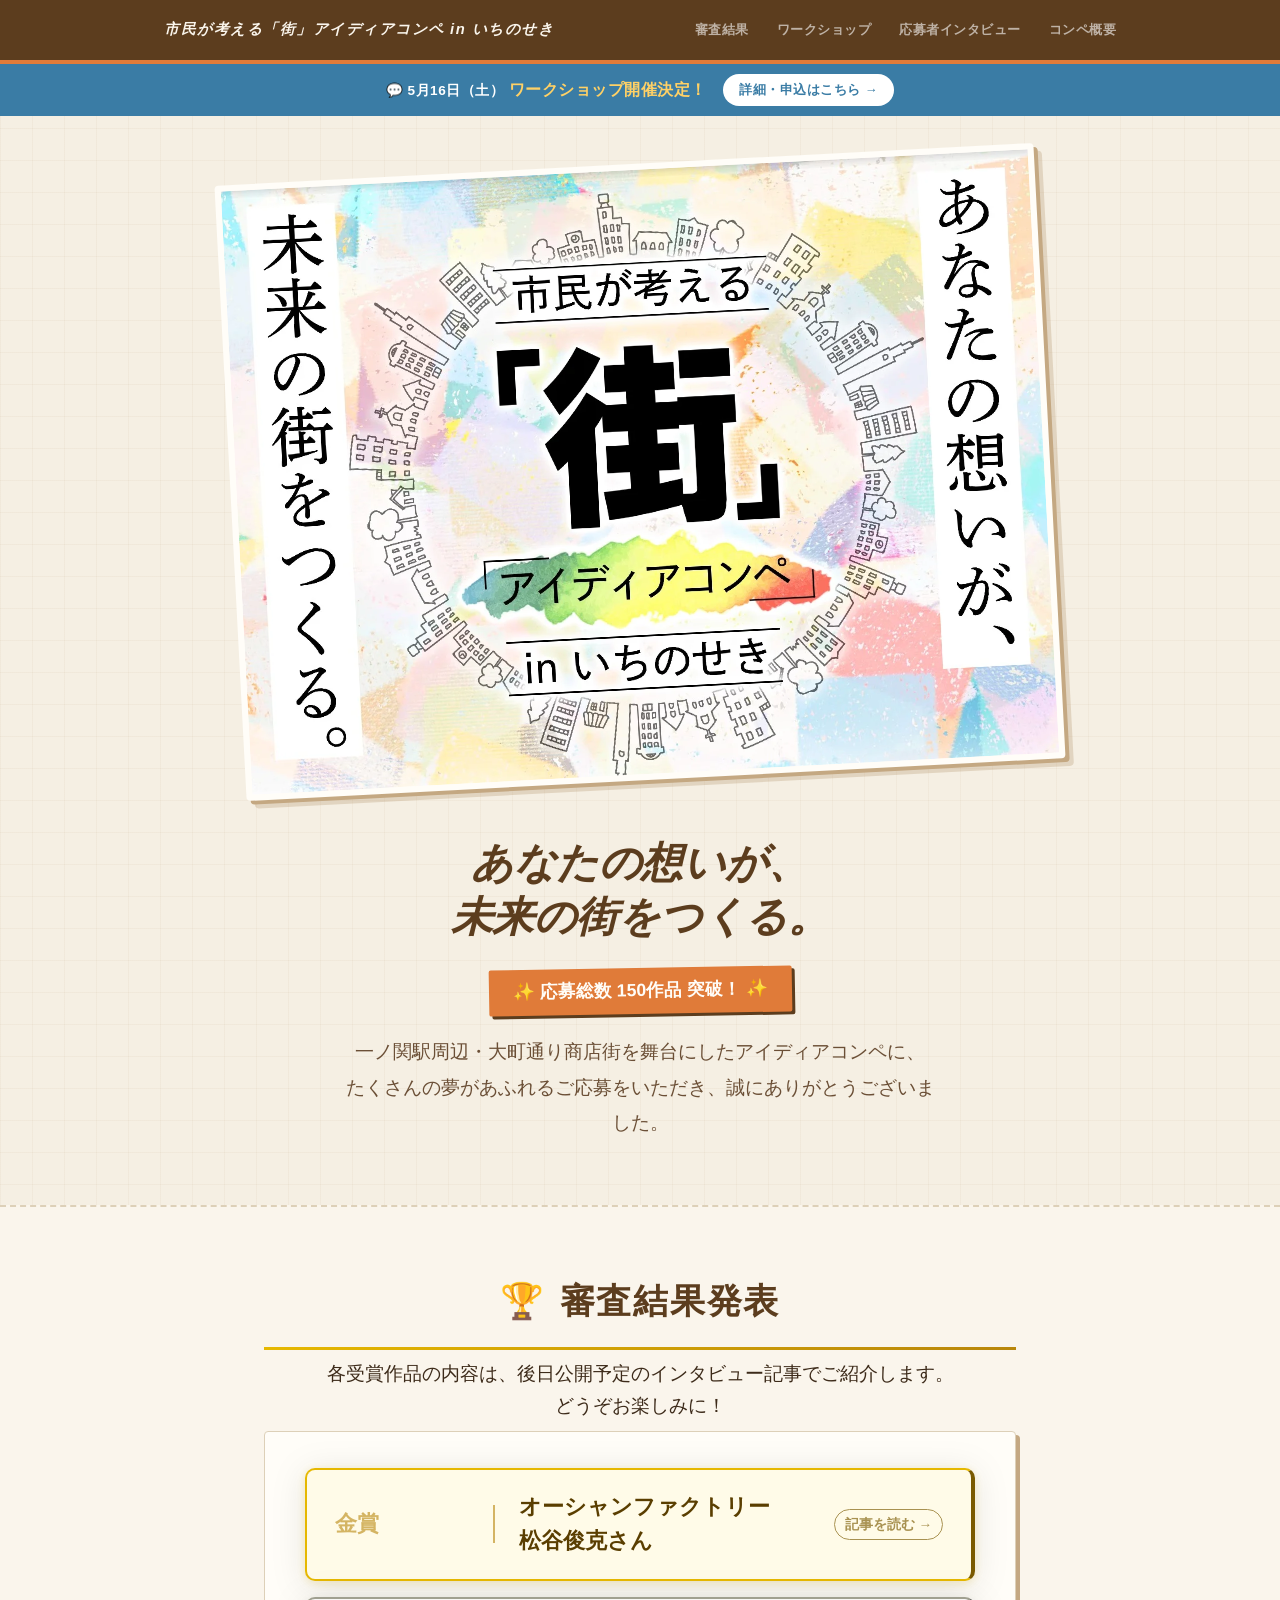
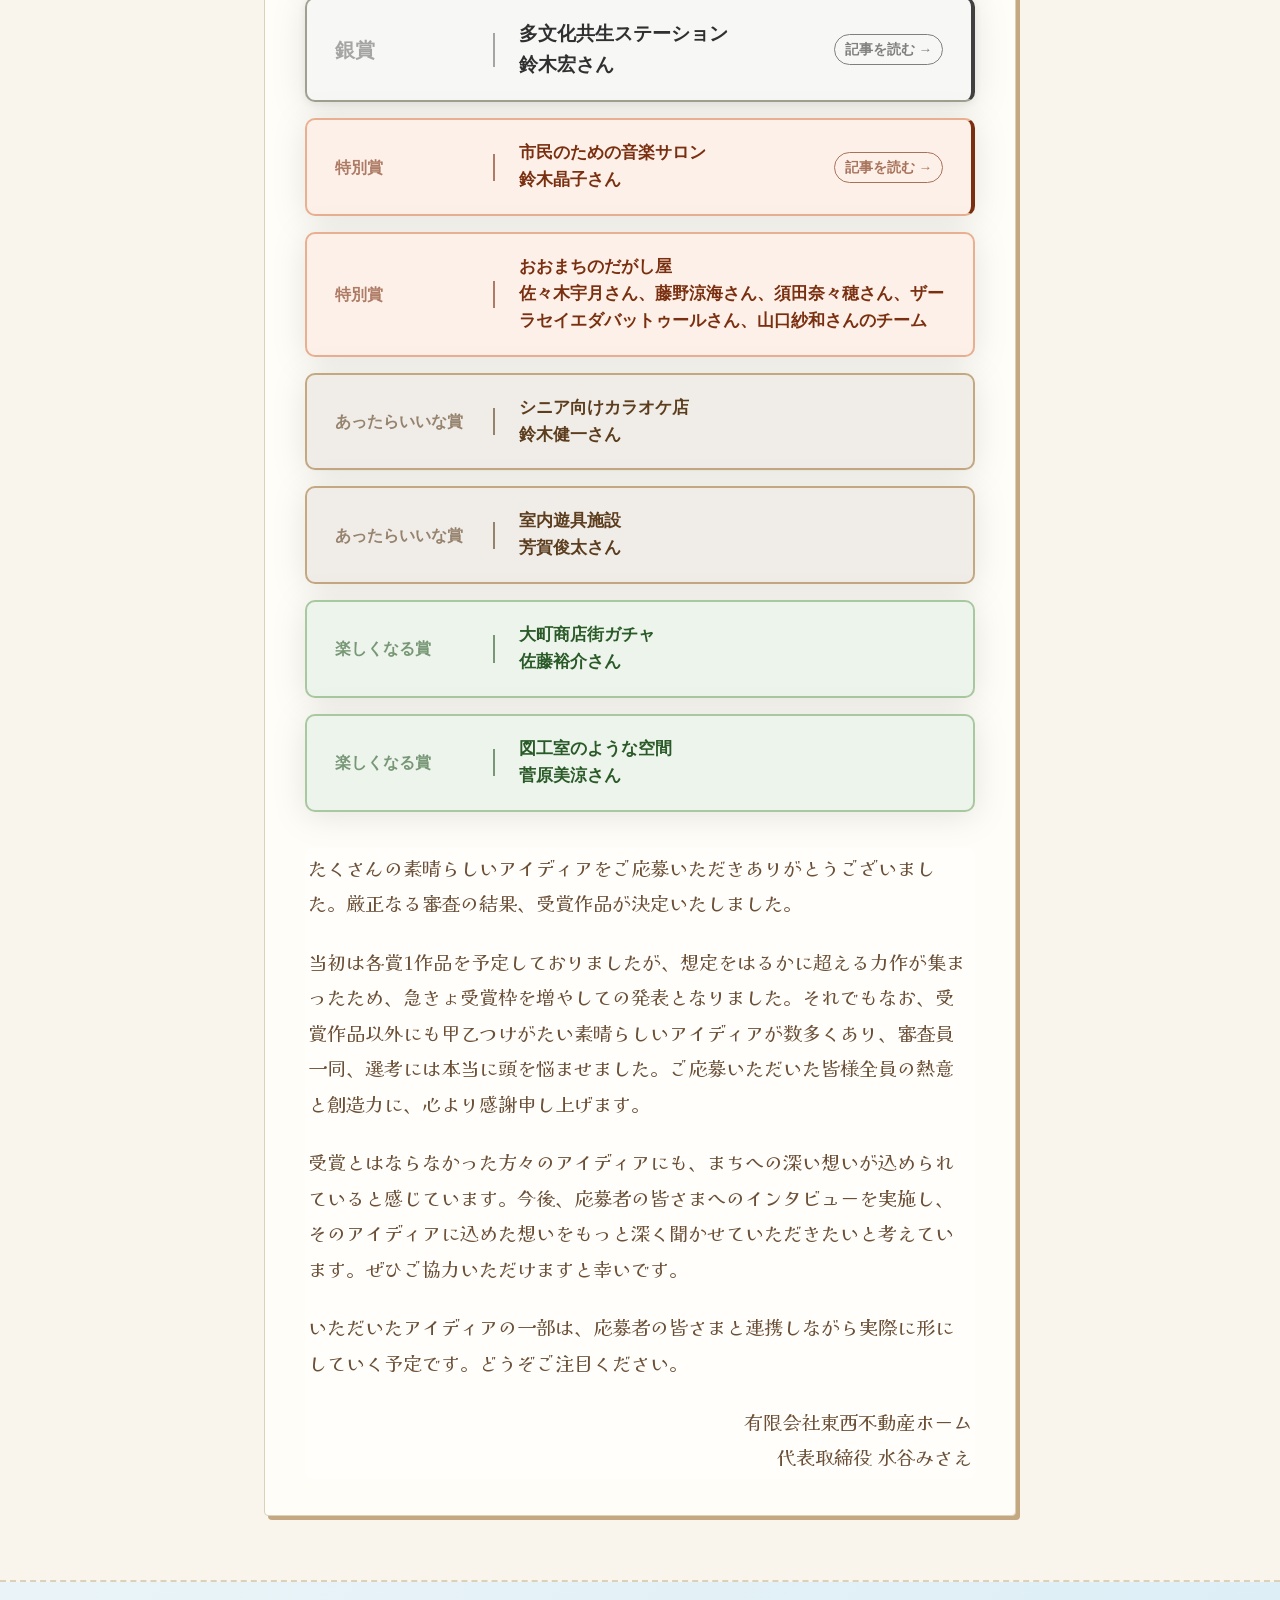
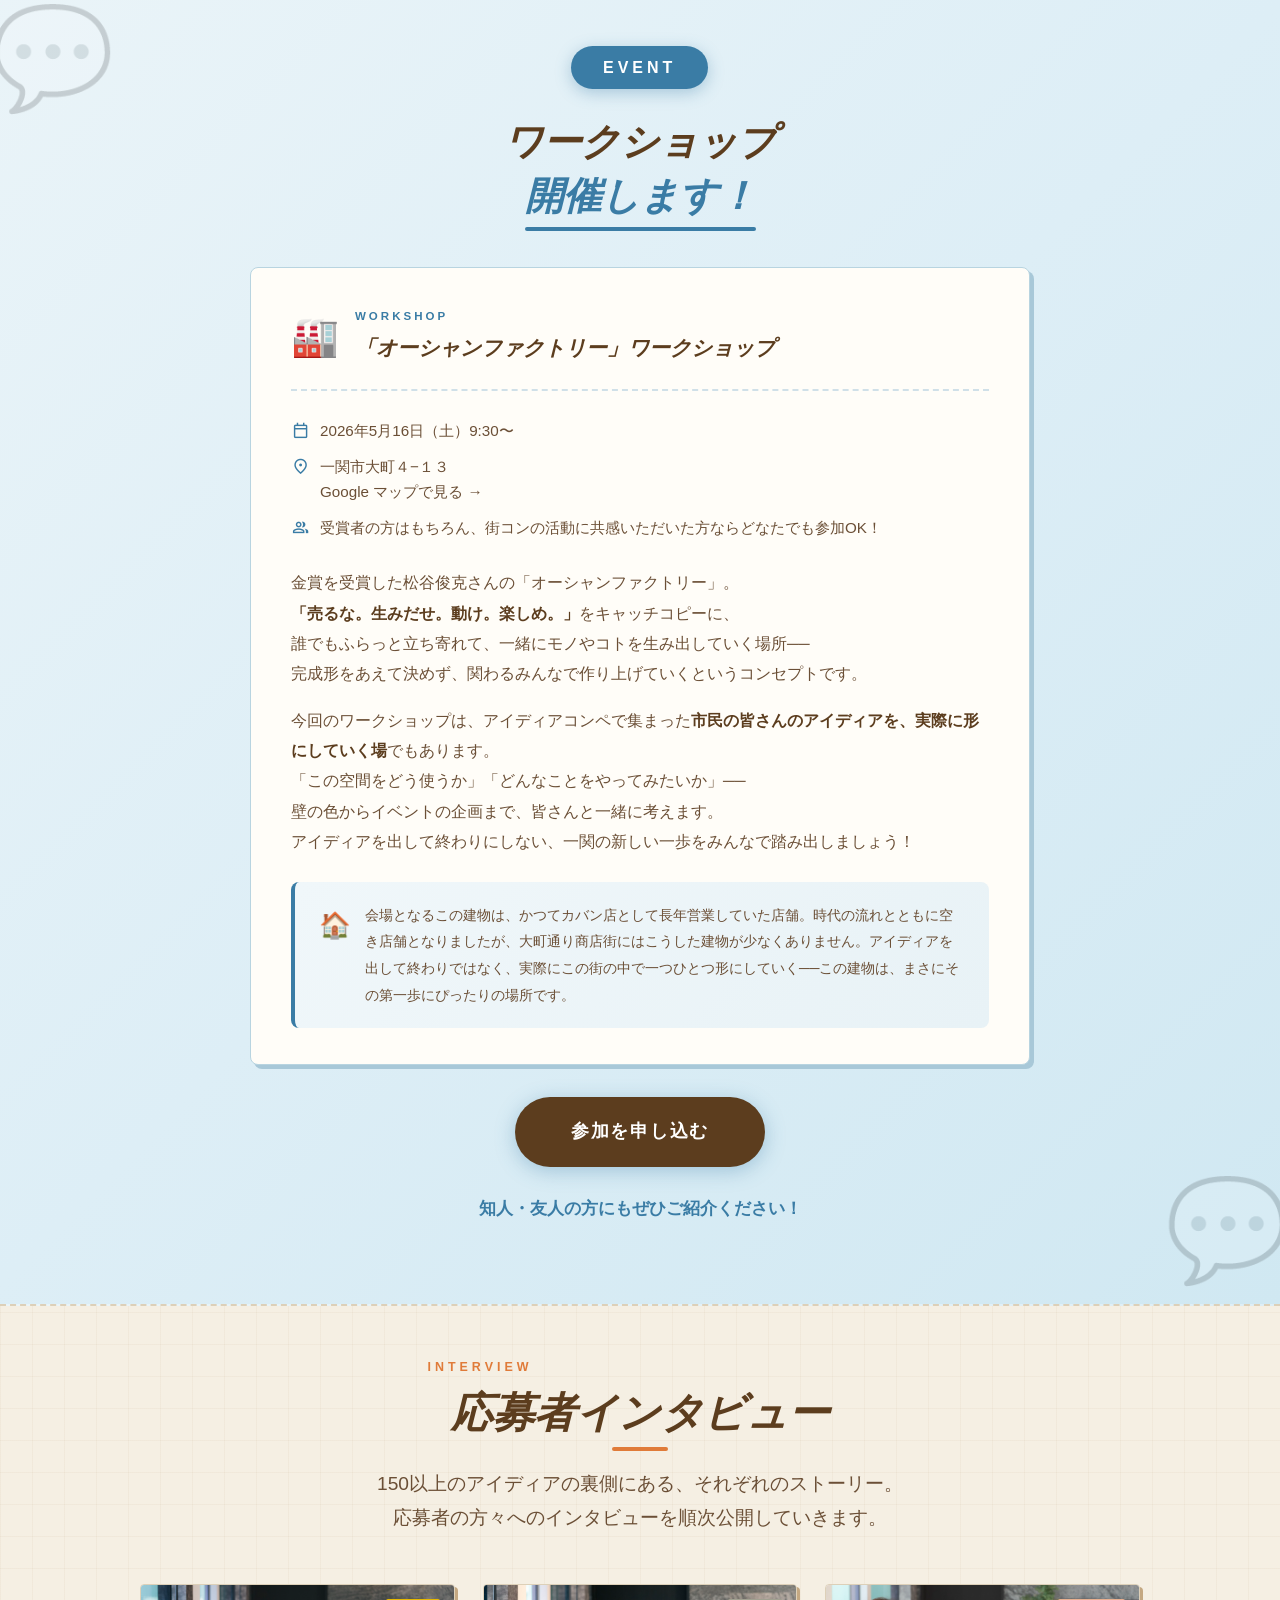
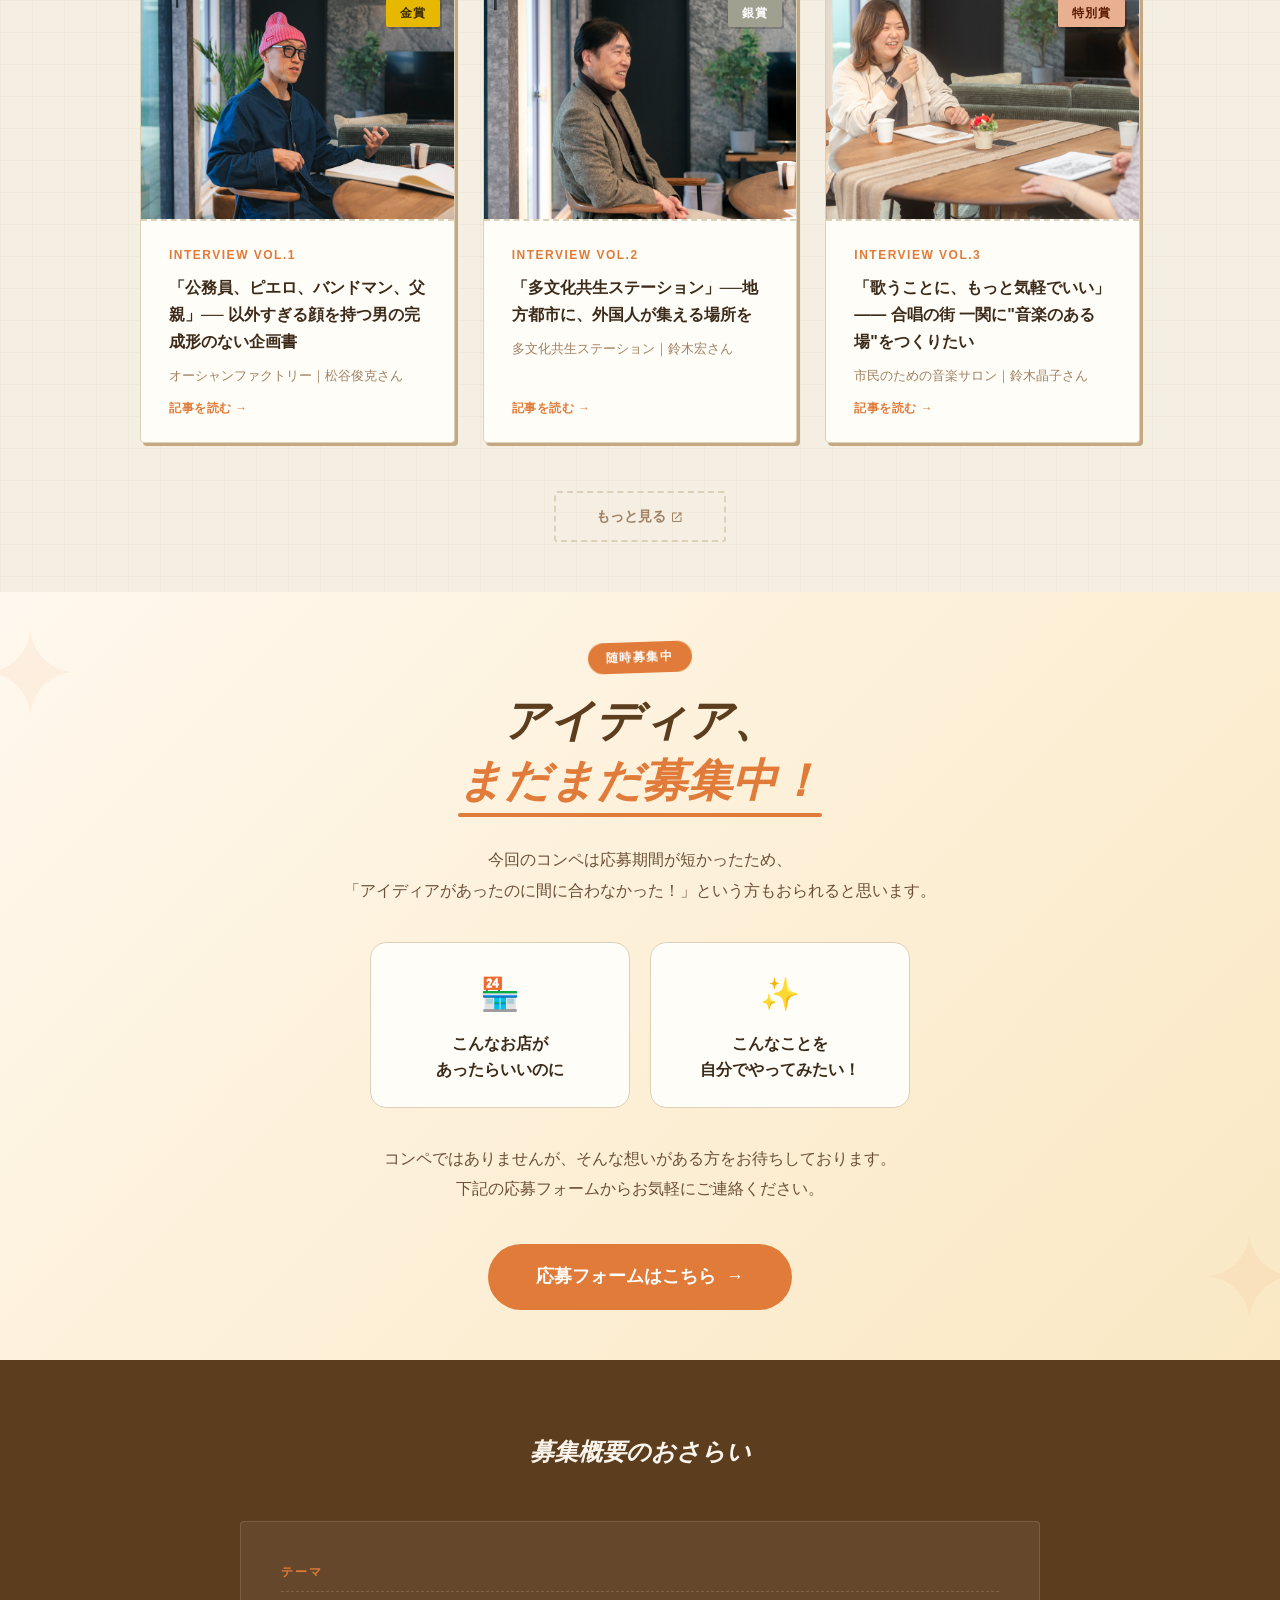
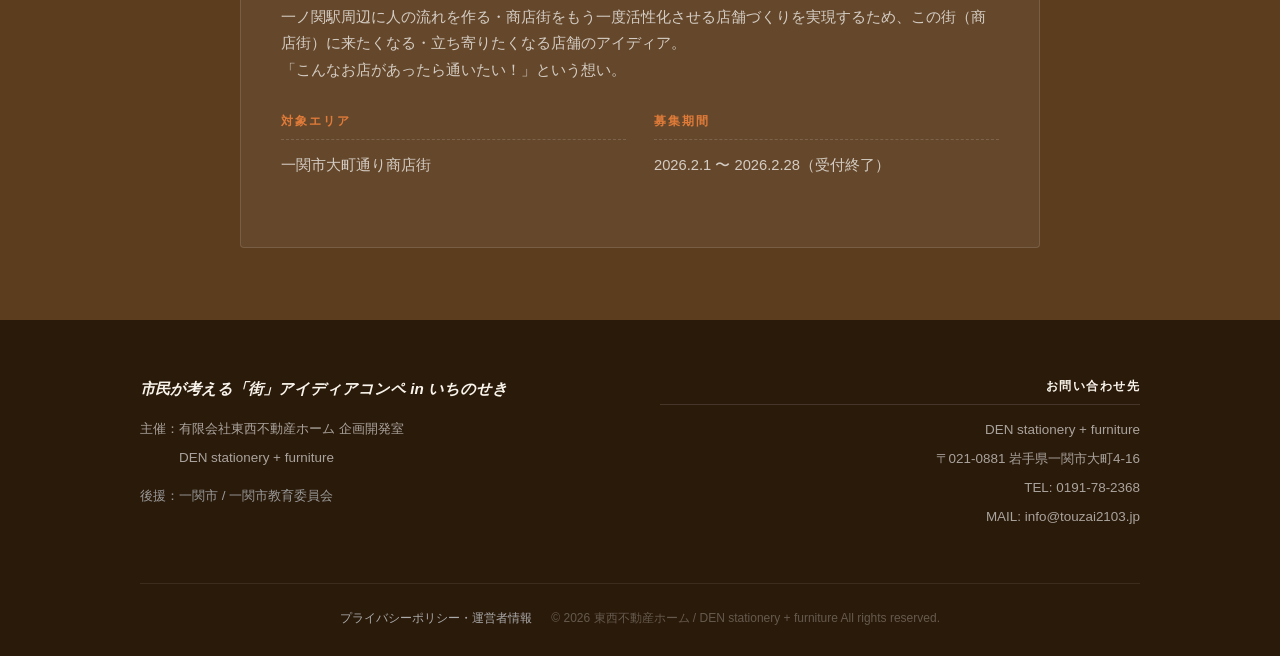
==== index.html @ f0cd27a3 "fix: インラインスクリプトをmain.jsに分離してCSPブロックを解消 本番環境(Cloudflare Pages)のCSPがインラインscriptをブロックしていたため、 ハンバーガーメニュー" ====
<!DOCTYPE html>
<html lang="ja">
<head>
  <meta charset="UTF-8">
  <meta name="viewport" content="width=device-width, initial-scale=1.0">
  <title>市民が考える「街」アイディアコンペ in いちのせき</title>
  <meta name="description" content="一ノ関駅周辺・大町通り商店街を舞台にした「市民が考える『街』アイディアコンペ」の公式サイト。150以上の応募作品を受け付け、2026年3月31日に審査結果を発表予定です。">

  <!-- OGP -->
  <meta property="og:type" content="website">
  <meta property="og:title" content="市民が考える「街」アイディアコンペ in いちのせき">
  <meta property="og:description" content="一ノ関駅周辺・大町通り商店街を舞台にしたアイディアコンペ。150以上の応募作品を受け付け、2026年3月31日に審査結果を発表予定です。">
  <meta property="og:image" content="https://machi-compe.pages.dev/images/main.jpg">
  <meta property="og:url" content="https://machi-compe.pages.dev/">
  <meta property="og:site_name" content="市民が考える「街」アイディアコンペ in いちのせき">
  <meta property="og:locale" content="ja_JP">
  <meta name="twitter:card" content="summary_large_image">
  <meta name="twitter:title" content="市民が考える「街」アイディアコンペ in いちのせき">
  <meta name="twitter:description" content="一ノ関駅周辺・大町通り商店街を舞台にしたアイディアコンペ。応募総数150作品突破。審査結果は2026年3月31日発表予定。">
  <meta name="twitter:image" content="https://machi-compe.pages.dev/images/main.jpg">

  <link rel="icon" type="image/svg+xml" href="favicon.svg">
  <link rel="canonical" href="https://machi-compe.pages.dev/">
  <link rel="preconnect" href="https://fonts.googleapis.com">
  <link rel="preconnect" href="https://fonts.gstatic.com" crossorigin>
  <link href="https://fonts.googleapis.com/css2?family=Kaisei+Opti&display=swap" rel="stylesheet">
  <link href="https://fonts.googleapis.com/css2?family=Material+Symbols+Outlined:opsz,wght,FILL,GRAD@20,400,0,0" rel="stylesheet">
  <link rel="stylesheet" href="style.css?v=09bac27">

  <!-- 構造化データ -->
  <script type="application/ld+json">
  {
    "@context": "https://schema.org",
    "@type": "Event",
    "name": "市民が考える「街」アイディアコンペ in いちのせき",
    "description": "一ノ関駅周辺・大町通り商店街を舞台にした市民参加型のアイディアコンペ。150以上の応募作品を受け付け、2026年3月31日に審査結果を発表。",
    "url": "https://machi-compe.pages.dev/",
    "image": "https://machi-compe.pages.dev/images/main.jpg",
    "startDate": "2026-02-01",
    "endDate": "2026-03-31",
    "eventStatus": "https://schema.org/EventScheduled",
    "eventAttendanceMode": "https://schema.org/OfflineEventAttendanceMode",
    "location": {
      "@type": "Place",
      "name": "一関市大町通り商店街",
      "address": {
        "@type": "PostalAddress",
        "streetAddress": "大町",
        "addressLocality": "一関市",
        "addressRegion": "岩手県",
        "postalCode": "021-0881",
        "addressCountry": "JP"
      }
    },
    "organizer": [
      {
        "@type": "Organization",
        "name": "有限会社東西不動産ホーム 企画開発室",
        "url": "https://machi-compe.pages.dev/"
      },
      {
        "@type": "Organization",
        "name": "DEN stationery + furniture",
        "address": {
          "@type": "PostalAddress",
          "streetAddress": "大町4-16",
          "addressLocality": "一関市",
          "addressRegion": "岩手県",
          "postalCode": "021-0881",
          "addressCountry": "JP"
        },
        "telephone": "0191-78-2368"
      }
    ],
    "sponsor": [
      {
        "@type": "GovernmentOrganization",
        "name": "一関市"
      },
      {
        "@type": "GovernmentOrganization",
        "name": "一関市教育委員会"
      }
    ]
  }
  </script>
</head>
<body>

  <!-- ヘッダー -->
  <header class="header">
    <div class="container header-container">
      <h1 class="header-title">市民が考える「街」アイディアコンペ in いちのせき</h1>
      <nav class="header-nav">
        <a href="#schedule">審査結果</a>
        <a href="#workshop">ワークショップ</a>
        <a href="#interviews">応募者インタビュー</a>
        <a href="#about">コンペ概要</a>
      </nav>
      <button class="hamburger" aria-label="メニューを開く" aria-expanded="false">
        <span class="hamburger-line"></span>
        <span class="hamburger-line"></span>
        <span class="hamburger-line"></span>
      </button>
    </div>
  </header>

  <div class="mobile-menu" aria-hidden="true">
    <nav class="mobile-menu-nav">
      <a href="#schedule" class="mobile-menu-link">審査結果</a>
      <a href="#workshop" class="mobile-menu-link">ワークショップ</a>
      <a href="#interviews" class="mobile-menu-link">応募者インタビュー</a>
      <a href="#about" class="mobile-menu-link">コンペ概要</a>
    </nav>
  </div>

  <div class="announce-bar">
    <span>💬 5月16日（土）<em class="announce-bar-em">ワークショップ開催決定！</em></span>
    <a href="#workshop" class="announce-bar-btn">詳細・申込はこちら →</a>
  </div>

  <main>
    <!-- ヒーローセクション -->
    <section class="hero-section">
      <div class="hero-image-wrapper">
        <picture>
          <source srcset="images/main.webp" type="image/webp">
          <img src="images/main.jpg" alt="一ノ関駅周辺・大町通り商店街を舞台にした市民が考える「街」アイディアコンペのメインビジュアル" width="1353" height="1012">
        </picture>
      </div>

      <div class="hero-text-area container">
        <h2 class="hero-catchphrase">あなたの想いが、<br>未来の街をつくる。</h2>
        <div class="badge">✨ 応募総数 150作品 突破！ ✨</div>
        <p class="hero-description">
          一ノ関駅周辺・大町通り商店街を舞台にしたアイディアコンペに、<br class="desktop-br">
          たくさんの夢があふれるご応募をいただき、誠にありがとうございました。
        </p>
      </div>
    </section>

    <!-- 審査結果発表 -->
    <section id="schedule" class="schedule-section">
      <canvas id="confetti-canvas" class="confetti-canvas" aria-hidden="true"></canvas>
      <div class="schedule-container">
        <h3 class="section-title-sky section-title-result"><span class="result-trophy">🏆</span> 審査結果発表</h3>

        <p style="margin: 0 0 8px; text-align: center;">各受賞作品の内容は、後日公開予定のインタビュー記事でご紹介します。<br>どうぞお楽しみに！</p>

        <div class="schedule-card">
          <div class="awards-grid">
            <a href="https://note.com/tozai_fudosan/n/n8d44fef9a4a5"
               class="award-item award-gold award-item--link"
               target="_blank" rel="noopener noreferrer">
              <span>金賞</span>
              <span>オーシャンファクトリー<br>松谷俊克さん</span>
              <span class="award-item-read">記事を読む →</span>
            </a>
            <a href="https://note.com/tozai_fudosan/n/n00aed5a76481"
               class="award-item award-silver award-item--link"
               target="_blank" rel="noopener noreferrer">
              <span>銀賞</span>
              <span>多文化共生ステーション<br>鈴木宏さん</span>
              <span class="award-item-read">記事を読む →</span>
            </a>
            <a href="https://note.com/tozai_fudosan/n/na09dd75cbb89"
               class="award-item award-special award-item--link"
               target="_blank" rel="noopener noreferrer">
              <span>特別賞</span>
              <span>市民のための音楽サロン<br>鈴木晶子さん</span>
              <span class="award-item-read">記事を読む →</span>
            </a>
            <div class="award-item award-special">
              <span>特別賞</span>
              <span>おおまちのだがし屋<br>佐々木宇月さん、藤野涼海さん、須田奈々穂さん、ザーラセイエダバットゥールさん、山口紗和さんのチーム</span>
            </div>
            <div class="award-item award-wish">
              <span>あったらいいな賞</span>
              <span>シニア向けカラオケ店<br>鈴木健一さん</span>
            </div>
            <div class="award-item award-wish">
              <span>あったらいいな賞</span>
              <span>室内遊具施設<br>芳賀俊太さん</span>
            </div>
            <div class="award-item award-fun">
              <span>楽しくなる賞</span>
              <span>大町商店街ガチャ<br>佐藤裕介さん</span>
            </div>
            <div class="award-item award-fun">
              <span>楽しくなる賞</span>
              <span>図工室のような空間<br>菅原美涼さん</span>
            </div>
          </div>

          <div class="award-message">
            <p>たくさんの素晴らしいアイディアをご応募いただきありがとうございました。厳正なる審査の結果、受賞作品が決定いたしました。</p>
            <p>当初は各賞1作品を予定しておりましたが、想定をはるかに超える力作が集まったため、急きょ受賞枠を増やしての発表となりました。それでもなお、受賞作品以外にも甲乙つけがたい素晴らしいアイディアが数多くあり、審査員一同、選考には本当に頭を悩ませました。ご応募いただいた皆様全員の熱意と創造力に、心より感謝申し上げます。</p>
            <p>受賞とはならなかった方々のアイディアにも、まちへの深い想いが込められていると感じています。今後、応募者の皆さまへのインタビューを実施し、そのアイディアに込めた想いをもっと深く聞かせていただきたいと考えています。ぜひご協力いただけますと幸いです。</p>
            <p>いただいたアイディアの一部は、応募者の皆さまと連携しながら実際に形にしていく予定です。どうぞご注目ください。</p>
            <p class="award-message-signature">有限会社東西不動産ホーム<br>代表取締役 水谷みさえ</p>
          </div>
        </div>
      </div>
    </section>

    <!-- ワークショップ告知セクション -->
    <section id="workshop" class="workshop-section">
      <div class="workshop-inner">
        <div class="workshop-badge">EVENT</div>
        <h3 class="workshop-title">
          <span class="workshop-title-line">ワークショップ</span>
          <span class="workshop-title-line workshop-accent">開催します！</span>
        </h3>

        <div class="workshop-card">
          <div class="workshop-card-header">
            <span class="workshop-card-icon">🏭</span>
            <div>
              <p class="workshop-card-label">WORKSHOP</p>
              <h4 class="workshop-card-title">「オーシャンファクトリー」ワークショップ</h4>
            </div>
          </div>

          <div class="workshop-meta">
            <div class="workshop-meta-item">
              <span class="material-symbols-outlined">calendar_today</span>
              <span>2026年5月16日（土）9:30〜</span>
            </div>
            <div class="workshop-meta-item">
              <span class="material-symbols-outlined">location_on</span>
              <span>一関市大町４−１３<br><a href="https://maps.app.goo.gl/gSvCVC6q67YzcZb19" target="_blank" rel="noopener">Google マップで見る →</a></span>
            </div>
            <div class="workshop-meta-item">
              <span class="material-symbols-outlined">group</span>
              <span>受賞者の方はもちろん、街コンの活動に共感いただいた方ならどなたでも参加OK！</span>
            </div>
          </div>

          <div class="workshop-desc">
            <p>金賞を受賞した松谷俊克さんの「オーシャンファクトリー」。<br class="desktop-br">
              <strong>「売るな。生みだせ。動け。楽しめ。」</strong>をキャッチコピーに、<br class="desktop-br">
              誰でもふらっと立ち寄れて、一緒にモノやコトを生み出していく場所──<br class="desktop-br">
              完成形をあえて決めず、関わるみんなで作り上げていくというコンセプトです。</p>
            <p>今回のワークショップは、アイディアコンペで集まった<strong>市民の皆さんのアイディアを、実際に形にしていく場</strong>でもあります。<br class="desktop-br">
              「この空間をどう使うか」「どんなことをやってみたいか」──<br class="desktop-br">
              壁の色からイベントの企画まで、皆さんと一緒に考えます。<br class="desktop-br">
              アイディアを出して終わりにしない、一関の新しい一歩をみんなで踏み出しましょう！</p>
          </div>

          <div class="workshop-venue-note">
            <span class="workshop-venue-icon">🏠</span>
            <p>会場となるこの建物は、かつてカバン店として長年営業していた店舗。時代の流れとともに空き店舗となりましたが、大町通り商店街にはこうした建物が少なくありません。アイディアを出して終わりではなく、実際にこの街の中で一つひとつ形にしていく──この建物は、まさにその第一歩にぴったりの場所です。</p>
          </div>
        </div>

        <div class="workshop-apply">
          <a href="https://docs.google.com/forms/d/e/1FAIpQLSfOdzGPvId0dYXhGT5jjBJdxUQxM-NJOODPPYMYJhmSOSv4yg/viewform?usp=sharing&ouid=115260639686076958475" target="_blank" rel="noopener" class="workshop-apply-btn">参加を申し込む</a>
        </div>
        <p class="workshop-invite">知人・友人の方にもぜひご紹介ください！</p>
      </div>
    </section>

    <!-- 順次更新予定：インタビューセクション -->
    <section id="interviews" class="interviews-section container">
      <div class="section-header interviews-section-header">
        <p class="interviews-label">INTERVIEW</p>
        <h3 class="interviews-title">応募者インタビュー</h3>
        <p>150以上のアイディアの裏側にある、それぞれのストーリー。<br class="desktop-br">応募者の方々へのインタビューを順次公開していきます。</p>
      </div>

      <div class="interviews-grid">
        <!-- インタビュー記事カード 1 -->
        <a href="https://note.com/tozai_fudosan/n/n8d44fef9a4a5"
           class="interview-card interview-card--link"
           target="_blank" rel="noopener noreferrer">
          <div class="card-image-wrapper">
            <img src="images/interview-01-matsutani.jpg" alt="松谷俊克さん インタビュー写真" class="card-photo">
            <span class="card-award-badge card-award-badge--gold">金賞</span>
          </div>
          <div class="card-content">
            <div class="card-vol">INTERVIEW Vol.1</div>
            <h4 class="card-title">「公務員、ピエロ、バンドマン、父親」── 以外すぎる顔を持つ男の完成形のない企画書</h4>
            <p class="card-person">オーシャンファクトリー｜松谷俊克さん</p>
            <div class="card-footer">記事を読む →</div>
          </div>
        </a>

        <!-- インタビュー記事カード 2 -->
        <a href="https://note.com/tozai_fudosan/n/n00aed5a76481"
           class="interview-card interview-card--link"
           target="_blank" rel="noopener noreferrer">
          <div class="card-image-wrapper">
            <img src="images/interview-02-suzuki.jpg" alt="鈴木宏さん インタビュー写真" class="card-photo">
            <span class="card-award-badge card-award-badge--silver">銀賞</span>
          </div>
          <div class="card-content">
            <div class="card-vol">INTERVIEW Vol.2</div>
            <h4 class="card-title">「多文化共生ステーション」──地方都市に、外国人が集える場所を</h4>
            <p class="card-person">多文化共生ステーション｜鈴木宏さん</p>
            <div class="card-footer">記事を読む →</div>
          </div>
        </a>

        <!-- インタビュー記事カード 3 -->
        <a href="https://note.com/tozai_fudosan/n/na09dd75cbb89"
           class="interview-card interview-card--link"
           target="_blank" rel="noopener noreferrer">
          <div class="card-image-wrapper">
            <img src="images/interview-03-suzuki-shoko.jpg" alt="鈴木晶子さん インタビュー写真" class="card-photo">
            <span class="card-award-badge card-award-badge--special">特別賞</span>
          </div>
          <div class="card-content">
            <div class="card-vol">INTERVIEW Vol.3</div>
            <h4 class="card-title">「歌うことに、もっと気軽でいい」―― 合唱の街 一関に"音楽のある場"をつくりたい</h4>
            <p class="card-person">市民のための音楽サロン｜鈴木晶子さん</p>
            <div class="card-footer">記事を読む →</div>
          </div>
        </a>
      </div>

      <div class="more-btn-wrapper">
        <a href="https://note.com/tozai_fudosan" target="_blank" rel="noopener noreferrer" class="more-btn">もっと見る <span class="more-btn-icon material-symbols-outlined">open_in_new</span></a>
      </div>
    </section>

    <!-- 随時募集セクション -->
    <section id="open-call" class="open-call-section">
      <div class="open-call-inner">
        <div class="open-call-badge">随時募集中</div>
        <h2 class="open-call-title">
          <span class="open-call-title-line">アイディア、</span>
          <span class="open-call-title-line accent">まだまだ募集中！</span>
        </h2>
        <p class="open-call-lead">今回のコンペは応募期間が短かったため、<br>「アイディアがあったのに間に合わなかった！」という方もおられると思います。</p>
        <div class="open-call-cards">
          <div class="open-call-card">
            <span class="open-call-card-icon">🏪</span>
            <p>こんなお店が<br>あったらいいのに</p>
          </div>
          <div class="open-call-card">
            <span class="open-call-card-icon">✨</span>
            <p>こんなことを<br>自分でやってみたい！</p>
          </div>
        </div>
        <p class="open-call-sub">コンペではありませんが、そんな想いがある方をお待ちしております。<br>下記の応募フォームからお気軽にご連絡ください。</p>
        <a href="https://docs.google.com/forms/d/e/1FAIpQLSe7KrF-Gdpc1fJl42jZbsauqK0xglPYXxqsop4iSmf1RuOk_Q/viewform?usp=dialog" class="open-call-btn" target="_blank" rel="noopener noreferrer">
          <span class="open-call-btn-text">応募フォームはこちら</span>
          <span class="open-call-btn-arrow">→</span>
        </a>
      </div>
    </section>

    <!-- コンペ概要（おさらい） -->
    <section id="about" class="about-section">
      <div class="container">
        <div class="section-header">
          <h3>募集概要のおさらい</h3>
        </div>

        <div class="about-card">
          <div class="about-item">
            <h4>テーマ</h4>
            <p>一ノ関駅周辺に人の流れを作る・商店街をもう一度活性化させる店舗づくりを実現するため、この街（商店街）に来たくなる・立ち寄りたくなる店舗のアイディア。<br>「こんなお店があったら通いたい！」という想い。</p>
          </div>
          <div class="about-grid">
            <div class="about-item">
              <h4>対象エリア</h4>
              <p>一関市大町通り商店街</p>
            </div>
            <div class="about-item">
              <h4>募集期間</h4>
              <p>2026.2.1 〜 2026.2.28（受付終了）</p>
            </div>
          </div>
        </div>
      </div>
    </section>
  </main>

  <!-- フッター -->
  <footer class="footer">
    <div class="footer-grid">
      <div class="footer-info">
        <h2 class="footer-logo">市民が考える「街」アイディアコンペ in いちのせき</h2>
        <p>主催：有限会社東西不動産ホーム 企画開発室</p>
        <p>　　　DEN stationery + furniture</p>
        <p style="color: #999; margin-top: 16px;">後援：一関市 / 一関市教育委員会</p>
      </div>
      <div class="footer-contact">
        <h3>お問い合わせ先</h3>
        <p>DEN stationery + furniture</p>
        <p>〒021-0881 岩手県一関市大町4-16</p>
        <p>TEL: 0191-78-2368</p>
        <p>MAIL: &#105;&#110;&#102;&#111;&#64;&#116;&#111;&#117;&#122;&#97;&#105;&#50;&#49;&#48;&#51;&#46;&#106;&#112;</p>
      </div>
    </div>
    <div class="copyright">
      <a href="privacy-policy.html" style="color: #aaa; text-decoration: none; margin-right: 16px;">プライバシーポリシー・運営者情報</a>
      &copy; 2026 東西不動産ホーム / DEN stationery + furniture All rights reserved.
    </div>
  </footer>

  <script src="confetti.js" defer></script>
  <script src="animations.js?v=09bac27" defer></script>
  <script src="main.js?v=09bac27" defer></script>

</body>
</html>
---- style.css ----
/* ＝＝＝ クラフト・ハンドメイド ＝＝＝ */

:root {
  --bg-color: #f5efe3;
  --text-main: #3d2b1a;
  --text-light: #6b4f36;
  --text-muted: #a08060;
  --primary-color: #5c3d1e;
  --accent-color: #e07b39;
  --green: #7c9a6e;
  --tan: #c4a882;
  --cream: #faf5ec;
  --border: #ddd0b8;
  --white: #fffdf8;
}

/* ＝＝＝ ベーススタイル ＝＝＝ */
* {
  box-sizing: border-box;
}

body {
  margin: 0;
  padding: 0;
  font-family: "Helvetica Neue", Arial, "Hiragino Kaku Gothic ProN", "Hiragino Sans", Meiryo, sans-serif;
  background-color: var(--bg-color);
  background-image:
    linear-gradient(rgba(180,150,110,0.07) 1px, transparent 1px),
    linear-gradient(90deg, rgba(180,150,110,0.07) 1px, transparent 1px);
  background-size: 32px 32px;
  color: var(--text-main);
  line-height: 1.7;
}

a {
  text-decoration: none;
  color: inherit;
}

p {
  font-size: 1.2rem;
}

.container {
  max-width: 1000px;
  margin: 0 auto;
  padding: 0 24px;
}

/* ＝＝＝ 告知バー ＝＝＝ */
.announce-bar {
  background: #3a7ca5;
  color: #fff;
  display: flex;
  align-items: center;
  justify-content: center;
  gap: 16px;
  padding: 10px 20px;
  font-size: 0.85rem;
  font-weight: 900;
  letter-spacing: 0.04em;
  flex-wrap: wrap;
  position: sticky;
  top: 64px; /* header(60px) + border(4px) */
  z-index: 99;
}

.announce-bar-em {
  color: #ffd166;
  font-style: normal;
  font-size: 1rem;
  margin-left: 4px;
}

.announce-bar-btn {
  display: inline-block;
  background: #fff;
  color: #3a7ca5;
  padding: 5px 16px;
  border-radius: 20px;
  font-size: 0.8rem;
  font-weight: 900;
  text-decoration: none;
  white-space: nowrap;
  transition: opacity 0.15s;
}

.announce-bar-btn:hover {
  opacity: 0.85;
}

/* ＝＝＝ ヘッダー ＝＝＝ */
.header {
  background-color: var(--primary-color);
  position: sticky;
  top: 0;
  z-index: 100;
  border-bottom: 4px solid var(--accent-color);
}

.header-container {
  display: flex;
  justify-content: space-between;
  align-items: center;
  padding: 0 24px;
  height: 60px;
}

.header-title {
  font-size: 0.92rem;
  font-weight: 700;
  color: var(--cream);
  margin: 0;
  letter-spacing: 1.5px;
  font-style: italic;
}

.header-nav {
  display: none;
  gap: 28px;
  font-size: 0.82rem;
  font-weight: 700;
  color: rgba(255,255,255,0.6);
  letter-spacing: 0.5px;
}

.header-nav a:hover {
  color: var(--accent-color);
  transition: color 0.2s;
}

/* ハンバーガーボタン */
.hamburger {
  display: flex;
  flex-direction: column;
  justify-content: center;
  gap: 5px;
  width: 36px;
  height: 36px;
  background: none;
  border: none;
  cursor: pointer;
  padding: 4px;
}

.hamburger-line {
  display: block;
  width: 100%;
  height: 2px;
  background: var(--cream);
  border-radius: 2px;
  transform-origin: center;
  transition: transform 0.35s cubic-bezier(.4,0,.2,1), opacity 0.25s ease;
}

.hamburger.is-open .hamburger-line:nth-child(1) {
  transform: translateY(7px) rotate(45deg);
}
.hamburger.is-open .hamburger-line:nth-child(2) {
  opacity: 0;
  transform: scaleX(0);
}
.hamburger.is-open .hamburger-line:nth-child(3) {
  transform: translateY(-7px) rotate(-45deg);
}

/* モバイルメニュードロワー */
.mobile-menu {
  position: fixed;
  top: 106px; /* header(64px) + announce-bar(~42px)、JSで動的に上書き */
  left: 0;
  width: 100%;
  background: var(--primary-color);
  z-index: 101;
  overflow: hidden;
  max-height: 0;
  transition: max-height 0.4s cubic-bezier(.4,0,.2,1);
}

.mobile-menu.is-open {
  max-height: 320px;
}

.mobile-menu-nav {
  display: flex;
  flex-direction: column;
  padding: 8px 0 16px;
}

.mobile-menu-link {
  display: block;
  padding: 14px 28px;
  color: rgba(255,255,255,0.85);
  font-size: 0.95rem;
  font-weight: 700;
  text-decoration: none;
  letter-spacing: 0.05em;
  border-bottom: 1px solid rgba(255,255,255,0.08);
  opacity: 0;
  transform: translateX(-12px);
  transition: color 0.2s, opacity 0.3s ease, transform 0.3s ease;
}

.mobile-menu.is-open .mobile-menu-link:nth-child(1) { opacity: 1; transform: none; transition-delay: 0.05s; }
.mobile-menu.is-open .mobile-menu-link:nth-child(2) { opacity: 1; transform: none; transition-delay: 0.1s; }
.mobile-menu.is-open .mobile-menu-link:nth-child(3) { opacity: 1; transform: none; transition-delay: 0.15s; }
.mobile-menu.is-open .mobile-menu-link:nth-child(4) { opacity: 1; transform: none; transition-delay: 0.2s; }

.mobile-menu-link:hover {
  color: var(--accent-color);
}

/* ＝＝＝ ヒーローセクション ＝＝＝ */
.hero-section {
  padding: 48px 20px 64px;
}

.hero-image-wrapper {
  max-width: 820px;
  margin: 0 auto;
  border-radius: 4px;
  overflow: hidden;
  box-shadow:
    4px 4px 0 var(--tan),
    8px 8px 0 rgba(180,150,110,0.3);
  border: 6px solid var(--white);
  background-color: var(--white);
  transform: rotate(-3deg);
}

.hero-image-wrapper img {
  width: 100%;
  height: auto;
  display: block;
}

.hero-text-area {
  text-align: center;
  margin-top: 56px;
}

.hero-catchphrase {
  font-size: 2rem;
  font-weight: 900;
  color: var(--primary-color);
  margin: 0 0 24px;
  letter-spacing: -0.5px;
  line-height: 1.3;
  font-style: italic;
}

.badge {
  display: inline-block;
  background-color: var(--accent-color);
  color: var(--white);
  padding: 8px 24px;
  font-weight: 700;
  font-size: 1.1rem;
  margin-bottom: 20px;
  transform: rotate(-1deg);
  box-shadow: 3px 3px 0 var(--primary-color);
  border-radius: 2px;
}

.hero-description {
  color: var(--text-light);
  max-width: 600px;
  margin: 0 auto;
  font-size: 1.2rem;
  line-height: 1.85;
}

/* ＝＝＝ スケジュール・結果発表 ＝＝＝ */
.schedule-section {
  background-color: var(--cream);
  padding: 64px 0;
  border-top: 2px dashed var(--border);
  border-bottom: 2px dashed var(--border);
  position: relative;
  overflow: hidden;
}

.confetti-canvas {
  position: absolute;
  inset: 0;
  width: 100%;
  height: 100%;
  pointer-events: none;
  z-index: 0;
}

.schedule-section .schedule-container {
  position: relative;
  z-index: 1;
}

.schedule-container {
  max-width: 800px;
  margin: 0 auto;
  text-align: center;
  padding: 0 24px;
}

.section-title-sky {
  font-size: 1.3rem;
  font-weight: 900;
  color: var(--primary-color);
  margin: 0 0 28px;
  display: flex;
  align-items: center;
  justify-content: center;
  gap: 10px;
  font-style: italic;
}

.section-title-sky::before,
.section-title-sky::after {
  content: '';
  display: block;
  flex: 1;
  height: 1px;
  background: var(--border);
  max-width: 80px;
}

@keyframes result-title-in {
  0%   { opacity: 0; transform: scale(0.85) translateY(16px); }
  60%  { opacity: 1; transform: scale(1.04) translateY(-4px); }
  100% { opacity: 1; transform: scale(1) translateY(0); }
}

@keyframes result-title-glow {
  0%, 100% { text-shadow: 0 0 0px rgba(224,123,57,0); }
  50%       { text-shadow: 0 0 18px rgba(224,123,57,0.45); }
}

@keyframes trophy-bounce {
  0%, 100% { transform: translateY(0) rotate(-4deg); }
  40%       { transform: translateY(-8px) rotate(4deg); }
  70%       { transform: translateY(-3px) rotate(-2deg); }
}

.section-title-result {
  font-size: 2.2rem;
  font-style: normal;
  letter-spacing: 0.05em;
  animation: result-title-in 0.7s cubic-bezier(.34,1.56,.64,1) both,
             result-title-glow 3s ease-in-out 0.8s infinite;
  margin-bottom: 8px;
  padding-bottom: 16px;
  border-bottom: 3px solid;
  border-image: linear-gradient(90deg, #e6b800, #b8860b) 1;
  gap: 14px;
}

.section-title-result::before,
.section-title-result::after {
  display: none;
}

.result-trophy {
  display: inline-block;
  animation: trophy-bounce 2.2s ease-in-out 1s infinite;
  transform-origin: bottom center;
}

@media (prefers-reduced-motion: reduce) {
  .section-title-result {
    animation: none;
  }
  .result-trophy {
    animation: none;
  }
  /* workshop セクションも即表示 */
  .workshop-section.is-visible .workshop-inner,
  .workshop-section.is-visible .workshop-badge,
  .workshop-section.is-visible .workshop-accent::after {
    animation: none;
    opacity: 1;
    transform: none;
  }
  /* open-call はJSがis-visibleを即付与するため、アニメーションだけ無効化 */
  .open-call-section.is-visible .open-call-inner,
  .open-call-section.is-visible .open-call-badge,
  .open-call-section.is-visible .open-call-title .accent::after,
  .open-call-section.is-visible .open-call-lead,
  .open-call-section.is-visible .open-call-cards,
  .open-call-section.is-visible .open-call-sub,
  .open-call-section.is-visible .open-call-btn,
  .open-call-btn-arrow {
    animation: none;
    opacity: 1;
    transform: none;
  }
  /* インタビュー見出しも即表示 */
  .interviews-section-header.is-visible .interviews-label,
  .interviews-section-header.is-visible .interviews-title,
  .interviews-section-header.is-visible .interviews-title::after {
    animation: none;
    opacity: 1;
  }
}

.schedule-card {
  background-color: var(--white);
  padding: 36px 40px;
  border-radius: 4px;
  box-shadow: 4px 4px 0 var(--tan);
  border: 1.5px solid var(--border);
}

.schedule-card p {
  color: var(--text-light);
  margin: 0;
  line-height: 1.85;
}

.announce-date {
  font-size: 2rem;
  font-weight: 900;
  color: var(--accent-color);
  margin: 28px 0;
  font-style: italic;
}

.note-text {
  font-size: 0.82rem;
  color: var(--text-muted);
}

/* 賞のグリッド */
.awards-grid {
  display: flex;
  flex-direction: column;
  gap: 14px;
  margin-top: 0px;
}

.award-item {
  padding: 20px 28px;
  border-radius: 10px;
  display: flex;
  flex-direction: row;
  align-items: center;
  gap: 0;
  border: 2px solid transparent;
  filter: drop-shadow(0 4px 16px rgba(0,0,0,0.10));
  backdrop-filter: blur(8px);
  -webkit-backdrop-filter: blur(8px);
  text-align: left;
}

.award-item span:first-child {
  font-weight: 800;
  white-space: nowrap;
  width: 160px;
  flex-shrink: 0;
  padding-right: 20px;
  border-right: 2px solid currentColor;
  opacity: 0.6;
}

.award-item span:nth-child(2) {
  font-weight: 600;
  line-height: 1.6;
  padding-left: 24px;
  text-align: left;
}

.award-gold {
  background-color: #fffbe8;
  border-color: #e6b800;
  color: #7a5a00;
  box-shadow: 0 2px 10px rgba(230,184,0,0.2);
}
.award-gold span:first-child { font-size: 1.4rem; color: #b8860b; }
.award-gold span:nth-child(2)  { font-size: 1.35rem; color: #5a3e00; }

.award-silver {
  background-color: #f7f7f5;
  border-color: #a0a090;
  color: #404040;
  box-shadow: 0 2px 8px rgba(160,160,144,0.18);
}
.award-silver span:first-child { font-size: 1.25rem; color: #707070; }
.award-silver span:nth-child(2)  { font-size: 1.2rem; color: #303030; }

.award-special { background-color: #fdf0e8; border-color: #e8b090; color: #7a3010; }
.award-special span:first-child { font-size: 1.0rem; }
.award-special span:nth-child(2)  { font-size: 1.05rem; }

.award-wish { background-color: #f0ede8; border-color: #c4a882; color: #5c3d1e; }
.award-wish span:first-child { font-size: 1.0rem; }
.award-wish span:nth-child(2)  { font-size: 1.05rem; }

.award-fun { background-color: #edf4ec; border-color: #a8c8a0; color: #2a5a28; }
.award-fun span:first-child { font-size: 1.0rem; }
.award-fun span:nth-child(2)  { font-size: 1.05rem; }

.award-item--link {
  text-decoration: none;
  cursor: pointer;
  transition: transform 0.2s, box-shadow 0.2s;
  border-right: 4px solid currentColor;
}

.award-item--link:hover {
  transform: translate(-2px, -2px);
}

.award-gold.award-item--link:hover  { box-shadow: 3px 3px 0 #b8860b; }
.award-silver.award-item--link:hover { box-shadow: 3px 3px 0 #808070; }
.award-special.award-item--link:hover { box-shadow: 3px 3px 0 #c07050; }

.award-item-read {
  margin-left: auto;
  font-size: 0.85rem;
  font-weight: 700;
  white-space: nowrap;
  padding: 3px 10px;
  border-radius: 50px;
  border: 1.5px solid currentColor;
  opacity: 0.65;
  transition: opacity 0.2s;
}

.award-item--link:hover .award-item-read {
  opacity: 1;
}

.award-message {
  margin-top: 36px;
  padding: 3px 3px;
  background: rgba(255,255,255,0.5);
  border-radius: 8px;
  font-family: 'Kaisei Opti', serif;
  font-size: 1.05rem;
  line-height: 2.0;
  color: #444;
  text-align: left;
}

.award-message p + p {
  margin-top: 1.2em;
}

.award-message-signature {
  text-align: right;
  margin-top: 1.6em;
}

/* ＝＝＝ 審査写真ギャラリー ＝＝＝ */
.exam-photos {
  display: grid;
  grid-template-columns: 1fr 1fr;
  gap: 16px;
  margin-top: 28px;
}

.exam-photo {
  background-color: var(--white);
  border: 5px solid var(--white);
  box-shadow: 3px 3px 0 var(--tan);
  overflow: hidden;
  transition: transform 0.25s, box-shadow 0.25s;
}

.exam-photo img {
  width: 100%;
  height: 180px;
  object-fit: cover;
  display: block;
}

.exam-photo-caption {
  display: block;
  font-size: 0.75rem;
  color: var(--text-muted);
  padding: 8px 6px 6px;
  font-style: italic;
  letter-spacing: 0.3px;
  text-align: center;
}

.exam-photo--1 { transform: rotate(-1.5deg); }
.exam-photo--2 { transform: rotate(1deg); }
.exam-photo--3 { transform: rotate(-0.8deg); grid-column: 1 / -1; }

.exam-photo--3 img {
  height: 220px;
}

.exam-photo:hover {
  transform: rotate(0deg) scale(1.02);
  box-shadow: 5px 5px 0 var(--tan);
  z-index: 1;
  position: relative;
}

@media (min-width: 768px) {
  .exam-photos {
    grid-template-columns: repeat(3, 1fr);
  }
  .exam-photo--3 {
    grid-column: auto;
  }
  .exam-photo img,
  .exam-photo--3 img {
    height: 200px;
  }
}

/* ＝＝＝ ワークショップ告知セクション ＝＝＝ */

@keyframes ws-fade-up {
  from { opacity: 0; transform: translateY(24px); }
  to   { opacity: 1; transform: translateY(0); }
}

@keyframes ws-badge-pop {
  0%   { transform: scale(0.5) rotate(-8deg); opacity: 0; }
  50%  { transform: scale(1.2) rotate(3deg); opacity: 1; }
  70%  { transform: scale(0.95) rotate(-1deg); }
  100% { transform: scale(1) rotate(0deg); opacity: 1; }
}

@keyframes ws-badge-pulse {
  0%, 100% { box-shadow: 0 0 0 0 rgba(58, 124, 165, 0.5); }
  50%       { box-shadow: 0 0 0 10px rgba(58, 124, 165, 0); }
}

.workshop-section {
  padding: 64px 24px;
  text-align: center;
  background: linear-gradient(135deg, #eaf4f8 0%, #ddeef6 50%, #d0e8f2 100%);
  border-bottom: 2px dashed var(--border);
  overflow: hidden;
  position: relative;
}

.workshop-section::before,
.workshop-section::after {
  content: "💬";
  position: absolute;
  font-size: 100px;
  color: rgba(60, 120, 160, 0.15);
  pointer-events: none;
}
.workshop-section::before { top: -10px; left: -10px; }
.workshop-section::after  { bottom: -10px; right: -10px; }

.workshop-inner {
  max-width: 780px;
  margin: 0 auto;
  opacity: 0;
  transform: translateY(24px);
}

.workshop-section.is-visible .workshop-inner {
  animation: ws-fade-up 0.7s ease both;
}

.workshop-badge {
  display: inline-block;
  background-color: #3a7ca5;
  color: #fff;
  font-size: 1rem;
  font-weight: 900;
  letter-spacing: 0.25em;
  padding: 8px 32px;
  border-radius: 50px;
  margin-bottom: 28px;
  opacity: 0;
  box-shadow: 0 4px 16px rgba(58, 124, 165, 0.35);
}

.workshop-section.is-visible .workshop-badge {
  animation: ws-badge-pop 0.7s cubic-bezier(.34,1.56,.64,1) 0.2s forwards,
             ws-badge-pulse 2s ease-in-out 1s infinite;
}

.workshop-apply {
  text-align: center;
  margin: 32px 0 8px;
}

@keyframes btn-attention {
  0%, 100% { transform: scale(1); box-shadow: 0 4px 20px rgba(58, 124, 165, 0.35); }
  10%       { transform: scale(1.06); box-shadow: 0 8px 32px rgba(58, 124, 165, 0.55); }
  20%       { transform: scale(1); }
  30%       { transform: scale(1.04); box-shadow: 0 8px 32px rgba(58, 124, 165, 0.5); }
  40%       { transform: scale(1); }
}

.workshop-apply-btn {
  display: inline-block;
  background-color: var(--primary-color);
  color: #fff;
  font-size: 1.1rem;
  font-weight: 900;
  letter-spacing: 0.1em;
  padding: 20px 56px;
  border-radius: 50px;
  text-decoration: none;
  box-shadow: 0 4px 20px rgba(58, 124, 165, 0.35);
  transition: transform 0.15s ease, box-shadow 0.15s ease;
  animation: btn-attention 3s ease-in-out 1.5s infinite;
}

.workshop-apply-btn:hover {
  animation: none;
  transform: translateY(-3px) scale(1.04);
  box-shadow: 0 10px 32px rgba(58, 124, 165, 0.5);
}

.workshop-title {
  font-size: clamp(1.6rem, 4.5vw, 2.4rem);
  font-weight: 900;
  font-style: italic;
  color: var(--primary-color);
  line-height: 1.3;
  margin: 0 0 36px;
  display: flex;
  flex-direction: column;
  align-items: center;
  gap: 4px;
}

.workshop-accent {
  color: #3a7ca5;
  position: relative;
}

.workshop-accent::after {
  content: "";
  display: block;
  height: 4px;
  background: #3a7ca5;
  border-radius: 2px;
  margin-top: 6px;
  opacity: 0;
}

.workshop-section.is-visible .workshop-accent::after {
  animation: ws-fade-up 0.5s ease 0.6s both;
}

.workshop-card {
  background-color: var(--white);
  padding: 36px 40px;
  border-radius: 8px;
  box-shadow: 4px 4px 0 #a8c8d8;
  border: 1.5px solid #b8d4e0;
  text-align: left;
}

.workshop-card-header {
  display: flex;
  align-items: center;
  gap: 16px;
  margin-bottom: 28px;
  padding-bottom: 20px;
  border-bottom: 2px dashed #d0e0e8;
}

.workshop-card-icon {
  font-size: 2.4rem;
  flex-shrink: 0;
}

.workshop-card-label {
  font-size: 0.72rem;
  font-weight: 800;
  letter-spacing: 3px;
  color: #3a7ca5;
  text-transform: uppercase;
  margin: 0 0 4px;
}

.workshop-card-title {
  font-size: 1.3rem;
  font-weight: 900;
  color: var(--primary-color);
  margin: 0;
  font-style: italic;
}

.workshop-meta {
  display: flex;
  flex-direction: column;
  gap: 12px;
  margin-bottom: 28px;
}

.workshop-meta-item {
  display: flex;
  align-items: flex-start;
  gap: 10px;
  font-size: 0.95rem;
  color: var(--text-light);
  line-height: 1.6;
}

.workshop-meta-item .material-symbols-outlined {
  font-size: 1.2rem;
  color: #3a7ca5;
  flex-shrink: 0;
  margin-top: 2px;
}

.workshop-desc {
  margin-bottom: 24px;
}

.workshop-desc p {
  font-size: 1rem;
  color: var(--text-light);
  line-height: 1.9;
  margin: 0 0 16px;
}

.workshop-desc p:last-child {
  margin-bottom: 0;
}

.workshop-desc strong {
  color: var(--primary-color);
  font-weight: 800;
}

.workshop-venue-note {
  display: flex;
  align-items: flex-start;
  gap: 14px;
  background: linear-gradient(135deg, #f0f7fa, #e8f2f6);
  border-radius: 8px;
  padding: 20px 24px;
  border-left: 4px solid #3a7ca5;
}

.workshop-venue-icon {
  font-size: 1.6rem;
  flex-shrink: 0;
  margin-top: 2px;
}

.workshop-venue-note p {
  font-size: 0.9rem;
  color: var(--text-light);
  line-height: 1.85;
  margin: 0;
}

.workshop-invite {
  margin-top: 28px;
  font-size: 1.05rem;
  font-weight: 700;
  color: #3a7ca5;
}

@media (max-width: 767px) {
  .workshop-card {
    padding: 24px 20px;
  }

  .workshop-card-header {
    flex-direction: column;
    align-items: flex-start;
    gap: 10px;
  }

  .workshop-card-title {
    font-size: 1.1rem;
  }

  .workshop-venue-note {
    flex-direction: column;
    gap: 10px;
    padding: 16px 18px;
  }
}

/* ＝＝＝ インタビューセクション ＝＝＝ */
/* ＝＝＝ 随時募集セクション ＝＝＝ */

@keyframes oc-fade-up {
  from { opacity: 0; transform: translateY(28px); }
  to   { opacity: 1; transform: translateY(0); }
}

@keyframes oc-badge-pop {
  0%   { transform: scale(0.7) rotate(-6deg); opacity: 0; }
  60%  { transform: scale(1.1) rotate(2deg); opacity: 1; }
  100% { transform: scale(1) rotate(-2deg); opacity: 1; }
}

@keyframes oc-pulse {
  0%, 100% { box-shadow: 0 0 0 0 rgba(224, 123, 57, 0.45); }
  50%       { box-shadow: 0 0 0 14px rgba(224, 123, 57, 0); }
}

@keyframes oc-arrow-slide {
  0%, 100% { transform: translateX(0); }
  50%       { transform: translateX(6px); }
}

@keyframes oc-card-glow {
  0%, 100% { box-shadow: 0 0 8px 4px rgba(224, 123, 57, 0.15); }
  50%       { box-shadow: 0 0 22px 10px rgba(224, 123, 57, 0.35); }
}

.open-call-section {
  padding: 50px 24px;
  text-align: center;
  background: linear-gradient(135deg, #fff8ee 0%, #fdf0d8 50%, #fae8c4 100%);
  overflow: hidden;
  position: relative;
}

.open-call-section::before,
.open-call-section::after {
  content: "✦";
  position: absolute;
  font-size: 120px;
  color: rgba(224,123,57,0.07);
  pointer-events: none;
}
.open-call-section::before { top: -20px; left: -20px; }
.open-call-section::after  { bottom: -20px; right: -20px; }

.open-call-inner {
  max-width: 720px;
  margin: 0 auto;
  opacity: 0;
  transform: translateY(28px);
}

.open-call-section.is-visible .open-call-inner {
  animation: oc-fade-up 0.7s ease both;
}

.open-call-badge {
  display: inline-block;
  background-color: var(--accent-color);
  color: #fff;
  font-size: 0.78rem;
  font-weight: 900;
  letter-spacing: 0.12em;
  padding: 5px 18px;
  border-radius: 50px;
  margin-bottom: 20px;
  opacity: 0;
}

.open-call-section.is-visible .open-call-badge {
  animation: oc-badge-pop 0.6s cubic-bezier(.34,1.56,.64,1) 0.2s both;
}

.open-call-title {
  font-size: clamp(1.8rem, 5vw, 2.8rem);
  font-weight: 900;
  font-style: italic;
  color: var(--primary-color);
  line-height: 1.25;
  margin: 0 0 28px;
  display: flex;
  flex-direction: column;
  align-items: center;
  gap: 4px;
}

.open-call-title .accent {
  color: var(--accent-color);
  position: relative;
}

.open-call-title .accent::after {
  content: "";
  display: block;
  height: 4px;
  background: var(--accent-color);
  border-radius: 2px;
  margin-top: 4px;
  opacity: 0;
}

.open-call-section.is-visible .open-call-title .accent::after {
  animation: oc-fade-up 0.5s ease 0.6s both;
}

.open-call-lead {
  color: var(--text-light);
  font-size: 1rem;
  line-height: 1.9;
  margin: 0 0 36px;
  opacity: 0;
}

.open-call-section.is-visible .open-call-lead {
  animation: oc-fade-up 0.6s ease 0.3s both;
}

.open-call-cards {
  display: flex;
  gap: 20px;
  justify-content: center;
  flex-wrap: wrap;
  margin-bottom: 36px;
  opacity: 0;
}

.open-call-section.is-visible .open-call-cards {
  animation: oc-fade-up 0.6s ease 0.45s both;
}

.open-call-card {
  background: var(--white);
  border: 1.5px solid var(--border);
  border-radius: 16px;
  padding: 24px 32px;
  min-width: 200px;
  flex: 1;
  max-width: 260px;
  transition: transform 0.2s;
  animation: oc-card-glow 3.5s ease-in-out infinite;
}

.open-call-card:hover {
  transform: translateY(-4px);
}

.open-call-card-icon {
  font-size: 2rem;
  display: block;
  margin-bottom: 10px;
}

.open-call-card p {
  margin: 0;
  font-size: 1rem;
  font-weight: 700;
  color: var(--text-main);
  line-height: 1.6;
}

.open-call-sub {
  color: var(--text-light);
  font-size: 1rem;
  line-height: 1.9;
  margin: 0 0 40px;
  opacity: 0;
}

.open-call-section.is-visible .open-call-sub {
  animation: oc-fade-up 0.6s ease 0.55s both;
}

.open-call-btn {
  display: inline-flex;
  align-items: center;
  gap: 10px;
  background-color: var(--accent-color);
  color: #fff;
  font-weight: 900;
  font-size: 1.1rem;
  padding: 18px 48px;
  border-radius: 50px;
  text-decoration: none;
  opacity: 0;
  transition: background-color 0.2s, transform 0.2s;
}

.open-call-section.is-visible .open-call-btn {
  animation: oc-pulse 2.4s ease-in-out infinite, oc-fade-up 0.6s ease 0.65s both;
}

.open-call-btn:hover {
  background-color: #c9682a;
  transform: scale(1.04);
  animation: none;
  box-shadow: 0 6px 20px rgba(224,123,57,0.45);
}

.open-call-btn-arrow {
  display: inline-block;
  animation: oc-arrow-slide 1.4s ease-in-out infinite;
}

.open-call-btn:hover .open-call-btn-arrow {
  animation: none;
}

@keyframes interviews-title-in {
  0%   { opacity: 0; transform: translateY(24px) scale(0.96); }
  60%  { opacity: 1; transform: translateY(-4px) scale(1.01); }
  100% { opacity: 1; transform: translateY(0) scale(1); }
}

@keyframes interviews-label-in {
  from { opacity: 0; letter-spacing: 8px; }
  to   { opacity: 1; letter-spacing: 4px; }
}

.interviews-section {
  padding: 50px 0;
}

.section-header {
  text-align: center;
  margin-bottom: 48px;
}

.section-header h3 {
  font-size: 1.6rem;
  font-weight: 900;
  color: var(--primary-color);
  margin: 0 0 12px;
  font-style: italic;
}

/* インタビューセクション専用ヘッダー */
.interviews-section-header .interviews-label {
  font-size: 0.78rem;
  font-weight: 800;
  letter-spacing: 4px;
  color: var(--accent-color);
  text-transform: uppercase;
  margin: 0 0 10px;
  opacity: 0;
}

.interviews-section-header .interviews-title {
  font-size: 2.6rem;
  font-weight: 900;
  color: var(--primary-color);
  margin: 0 0 16px;
  font-style: italic;
  letter-spacing: -0.5px;
  line-height: 1.15;
  position: relative;
  display: inline-block;
  opacity: 0;
}

.interviews-section-header .interviews-title::after {
  content: '';
  display: block;
  width: 56px;
  height: 4px;
  background: var(--accent-color);
  border-radius: 2px;
  margin: 10px auto 0;
  opacity: 0;
}

/* スクロールで表示されたときにアニメーション開始 */
.interviews-section-header.is-visible .interviews-label {
  animation: interviews-label-in 0.7s ease both;
}

.interviews-section-header.is-visible .interviews-title {
  animation: interviews-title-in 0.8s cubic-bezier(0.22, 1, 0.36, 1) 0.15s both;
}

.interviews-section-header.is-visible .interviews-title::after {
  animation: interviews-label-in 0.6s ease 0.6s both;
}

.section-header p {
  color: var(--text-light);
  margin: 0 auto 12px;
  max-width: 680px;
  font-size: 1.2rem;
  line-height: 1.8;
}

.interviews-grid {
  display: grid;
  grid-template-columns: 1fr;
  gap: 28px;
}

.interview-card {
  background-color: var(--white);
  border-radius: 4px;
  overflow: hidden;
  box-shadow: 3px 3px 0 var(--tan);
  border: 1.5px solid var(--border);
  transition: transform 0.25s, box-shadow 0.25s;
  display: flex;
  flex-direction: column;
}

.interview-card:hover {
  transform: translate(-2px, -2px);
  box-shadow: 5px 5px 0 var(--tan);
}

.card-image-wrapper {
  position: relative;
  background-color: #ede4d4;
  aspect-ratio: 4/3;
  display: flex;
  align-items: center;
  justify-content: center;
  overflow: hidden;
}

.coming-soon-overlay {
  position: absolute;
  top: 0; left: 0; right: 0; bottom: 0;
  background-color: rgba(237, 228, 212, 0.65);
  backdrop-filter: blur(3px);
  -webkit-backdrop-filter: blur(3px);
  display: flex;
  align-items: center;
  justify-content: center;
  z-index: 10;
}

.coming-soon-label {
  background-color: var(--primary-color);
  color: var(--cream);
  padding: 6px 18px;
  border-radius: 2px;
  font-size: 0.72rem;
  font-weight: 700;
  letter-spacing: 2px;
  text-transform: uppercase;
  transform: rotate(-1.5deg);
  box-shadow: 2px 2px 0 rgba(0,0,0,0.2);
}

.card-icon {
  font-size: 3.5rem;
  opacity: 0.18;
  transition: transform 0.4s;
}

.interview-card:hover .card-icon {
  transform: scale(1.08) rotate(3deg);
}

.card-content {
  padding: 24px 28px;
  border-top: 2px dashed var(--border);
  display: flex;
  flex-direction: column;
  flex: 1;
}


.card-vol {
  font-size: 0.75rem;
  font-weight: 700;
  color: var(--accent-color);
  margin-bottom: 8px;
  letter-spacing: 1.5px;
  text-transform: uppercase;
}

.card-title {
  font-size: 1rem;
  font-weight: 700;
  margin: 0 0 10px;
  color: #c4b8a8;
  font-style: italic;
}

.card-desc {
  font-size: 0.84rem;
  color: #c4b8a8;
  margin: 0 0 14px;
  display: -webkit-box;
  -webkit-line-clamp: 3;
  line-clamp: 3;
  -webkit-box-orient: vertical;
  overflow: hidden;
  line-height: 1.65;
}

.card-footer {
  font-size: 0.75rem;
  font-weight: 700;
  color: #c4b8a8;
  letter-spacing: 0.5px;
  margin-top: auto;
}

.card-photo {
  width: 100%;
  height: 100%;
  object-fit: cover;
  display: block;
}

.card-award-badge {
  position: absolute;
  top: 14px;
  right: 14px;
  padding: 4px 14px;
  border-radius: 2px;
  font-size: 0.75rem;
  font-weight: 800;
  letter-spacing: 1px;
  z-index: 5;
  box-shadow: 2px 2px 0 rgba(0,0,0,0.2);
}

.card-award-badge--gold {
  background-color: #e6b800;
  color: #3a2a00;
}

.card-award-badge--silver {
  background-color: #a0a090;
  color: #fff;
}

.card-award-badge--special {
  background-color: #e8b090;
  color: #5a1a00;
}

.interview-card--link {
  display: flex;
  flex-direction: column;
  text-decoration: none;
  color: inherit;
}

.interview-card--link .card-title {
  color: var(--text-main);
  font-style: normal;
  font-size: 1rem;
}

.card-person {
  font-size: 0.82rem;
  color: var(--text-muted);
  margin: 0 0 10px;
}

.interview-card--link .card-footer {
  color: var(--accent-color);
}

.more-btn-wrapper {
  text-align: center;
  margin-top: 48px;
}

.more-btn {
  display: inline-block;
  background-color: transparent;
  color: var(--text-muted);
  border: 2px dashed var(--border);
  padding: 12px 40px;
  border-radius: 3px;
  font-size: 0.85rem;
  font-weight: 700;
  cursor: pointer;
  text-decoration: none;
  transition: color 0.2s, border-color 0.2s;
}

.more-btn:hover {
  color: var(--primary-color);
  border-color: var(--primary-color);
}

.more-btn-icon {
  font-size: 1em;
  vertical-align: middle;
  line-height: 1;
}


/* ＝＝＝ コンペ概要 ＝＝＝ */
.about-section {
  background-color: var(--primary-color);
  padding: 72px 0;
  border-top: none;
}

.about-section .section-header h3 {
  font-size: 1.5rem;
  font-weight: 900;
  color: var(--cream);
  font-style: italic;
}

.about-section .section-header p {
  color: rgba(255,255,255,0.6);
}

.about-card {
  background-color: rgba(255,255,255,0.06);
  border-radius: 4px;
  padding: 40px;
  max-width: 800px;
  margin: 0 auto;
  border: 1px solid rgba(255,255,255,0.12);
}

.about-item {
  margin-bottom: 28px;
}

.about-item:last-child {
  margin-bottom: 0;
}

.about-item h4 {
  font-size: 0.75rem;
  font-weight: 700;
  color: var(--accent-color);
  border-bottom: 1px dashed rgba(255,255,255,0.15);
  padding-bottom: 8px;
  margin: 0 0 12px;
  letter-spacing: 2px;
  text-transform: uppercase;
}

.about-item p {
  font-size: 0.92rem;
  color: rgba(255,255,255,0.72);
  margin: 0;
  line-height: 1.8;
}

.about-grid {
  display: grid;
  grid-template-columns: 1fr;
  gap: 28px;
}

/* ＝＝＝ フッター ＝＝＝ */
.footer {
  background-color: #2a1a0a;
  color: rgba(255,255,255,0.6);
  padding: 56px 24px 28px;
}

.footer-grid {
  display: grid;
  grid-template-columns: 1fr;
  gap: 40px;
  max-width: 1000px;
  margin: 0 auto 48px;
}

.footer-logo {
  color: var(--cream);
  font-size: 0.95rem;
  font-weight: 700;
  margin: 0 0 16px;
  font-style: italic;
}

.footer-info p {
  font-size: 0.84rem;
  margin: 0 0 6px;
  line-height: 1.7;
}

.footer-contact h3 {
  color: var(--cream);
  font-size: 0.75rem;
  margin: 0 0 14px;
  letter-spacing: 1.5px;
  text-transform: uppercase;
  border-bottom: 1px solid rgba(255,255,255,0.12);
  padding-bottom: 8px;
}

.footer-contact p {
  font-size: 0.84rem;
  margin: 0 0 6px;
}

.copyright {
  text-align: center;
  font-size: 0.75rem;
  color: rgba(255,255,255,0.28);
  border-top: 1px solid rgba(255,255,255,0.08);
  padding-top: 24px;
  max-width: 1000px;
  margin: 0 auto;
}

/* ＝＝＝ レスポンシブ対応（PC向け） ＝＝＝ */
@media (min-width: 768px) {
  .hamburger,
  .mobile-menu {
    display: none;
  }

  .header-nav {
    display: flex;
  }

  .hero-catchphrase {
    font-size: 2.6rem;
  }

  .desktop-br {
    display: block;
  }

  .mobile-br {
    display: none;
  }

  .awards-grid {
    gap: 16px;
  }

  .interviews-grid {
    grid-template-columns: repeat(3, 1fr);
  }

  .about-grid {
    grid-template-columns: repeat(2, 1fr);
  }

  .footer-grid {
    grid-template-columns: 1fr 1fr;
  }

  .footer-contact {
    text-align: right;
  }
}

/* スマホ向け改行調整 */
@media (max-width: 767px) {
  .desktop-br {
    display: none;
  }
  .mobile-br {
    display: block;
  }

  .section-header {
    padding: 0 20px;
  }

  .schedule-card {
    padding: 28px 20px;
  }

  .about-card {
    padding: 28px 20px;
  }

  .award-item {
    flex-direction: column;
    align-items: flex-start;
    gap: 8px;
    padding: 16px 18px;
  }

  .award-item span:first-child {
    width: auto;
    padding-right: 0;
    border-right: none;
    border-bottom: 2px solid currentColor;
    padding-bottom: 8px;
    margin-bottom: 2px;
  }

  .award-item span:nth-child(2) {
    padding-left: 0;
  }

  .award-gold span:first-child  { font-size: 1.15rem; }
  .award-gold span:nth-child(2)   { font-size: 1.1rem; }
  .award-silver span:first-child { font-size: 1.05rem; }
  .award-silver span:nth-child(2)  { font-size: 1.0rem; }
}
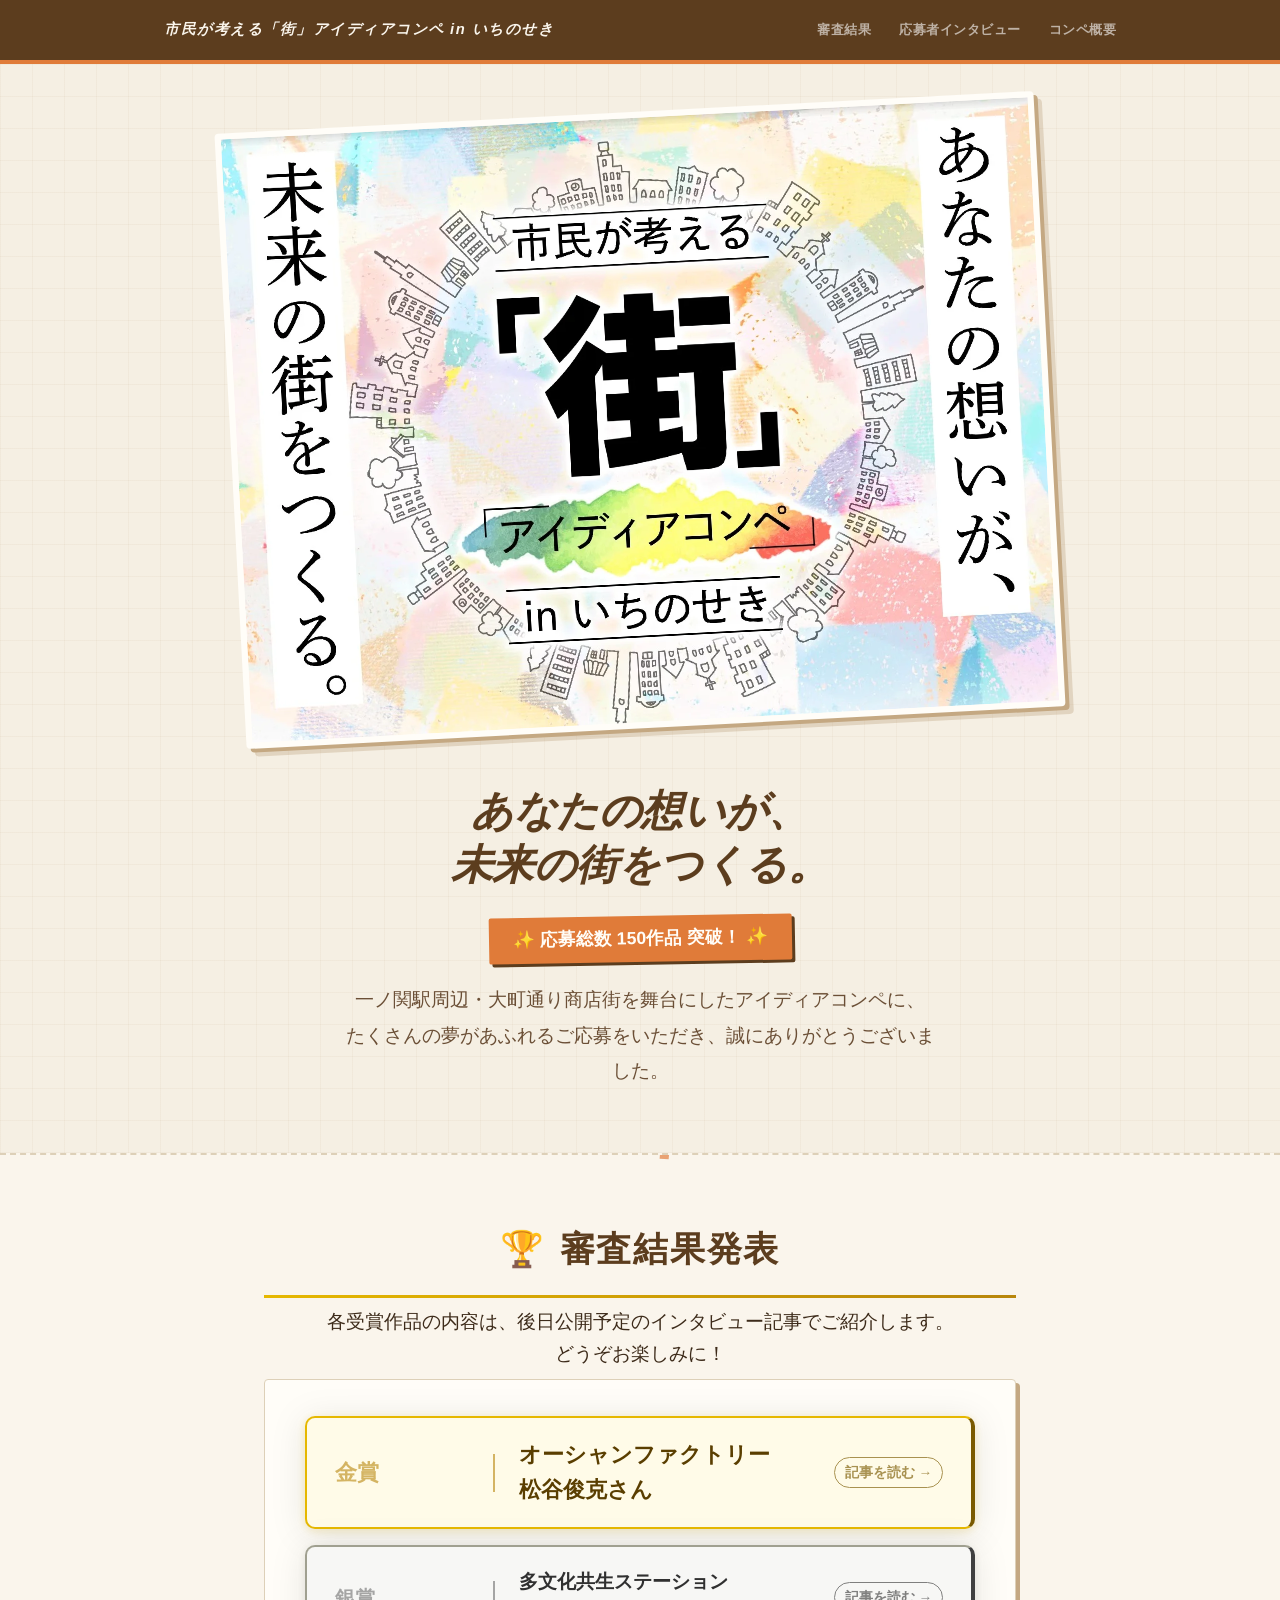
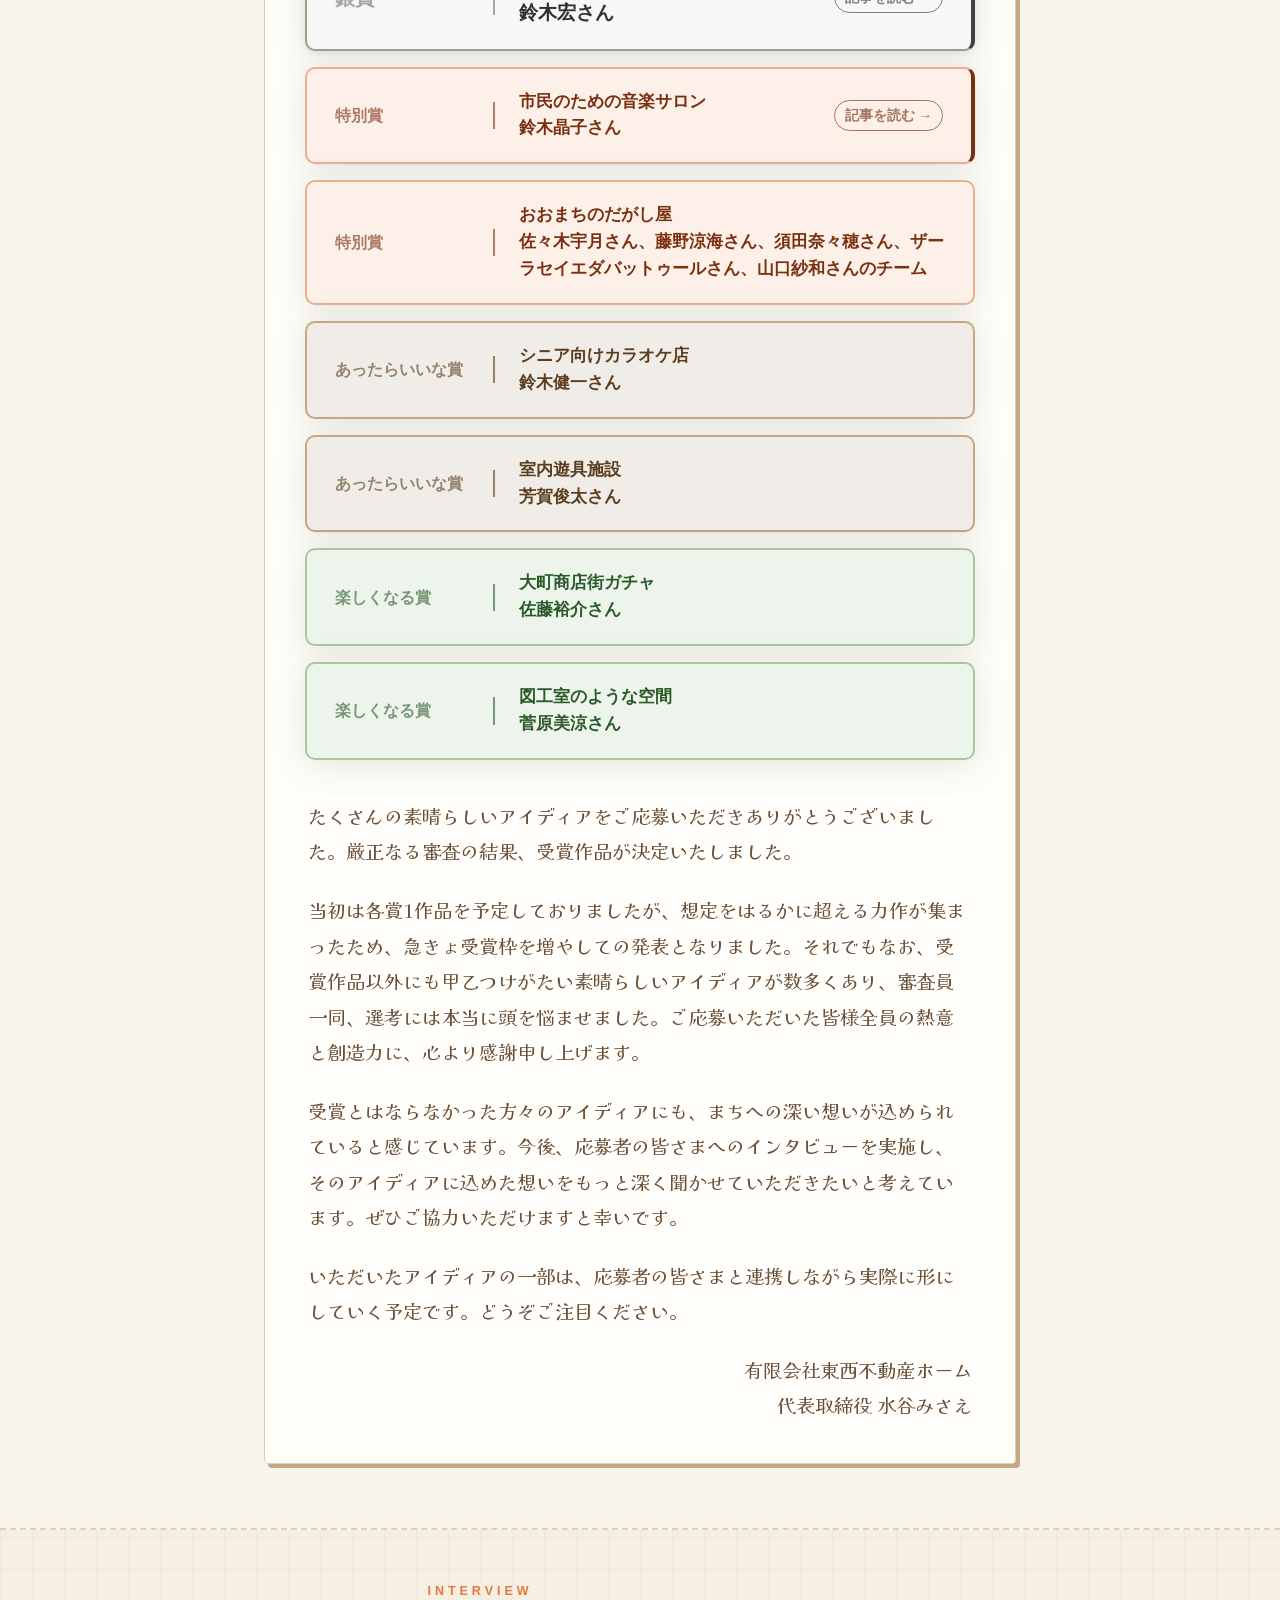
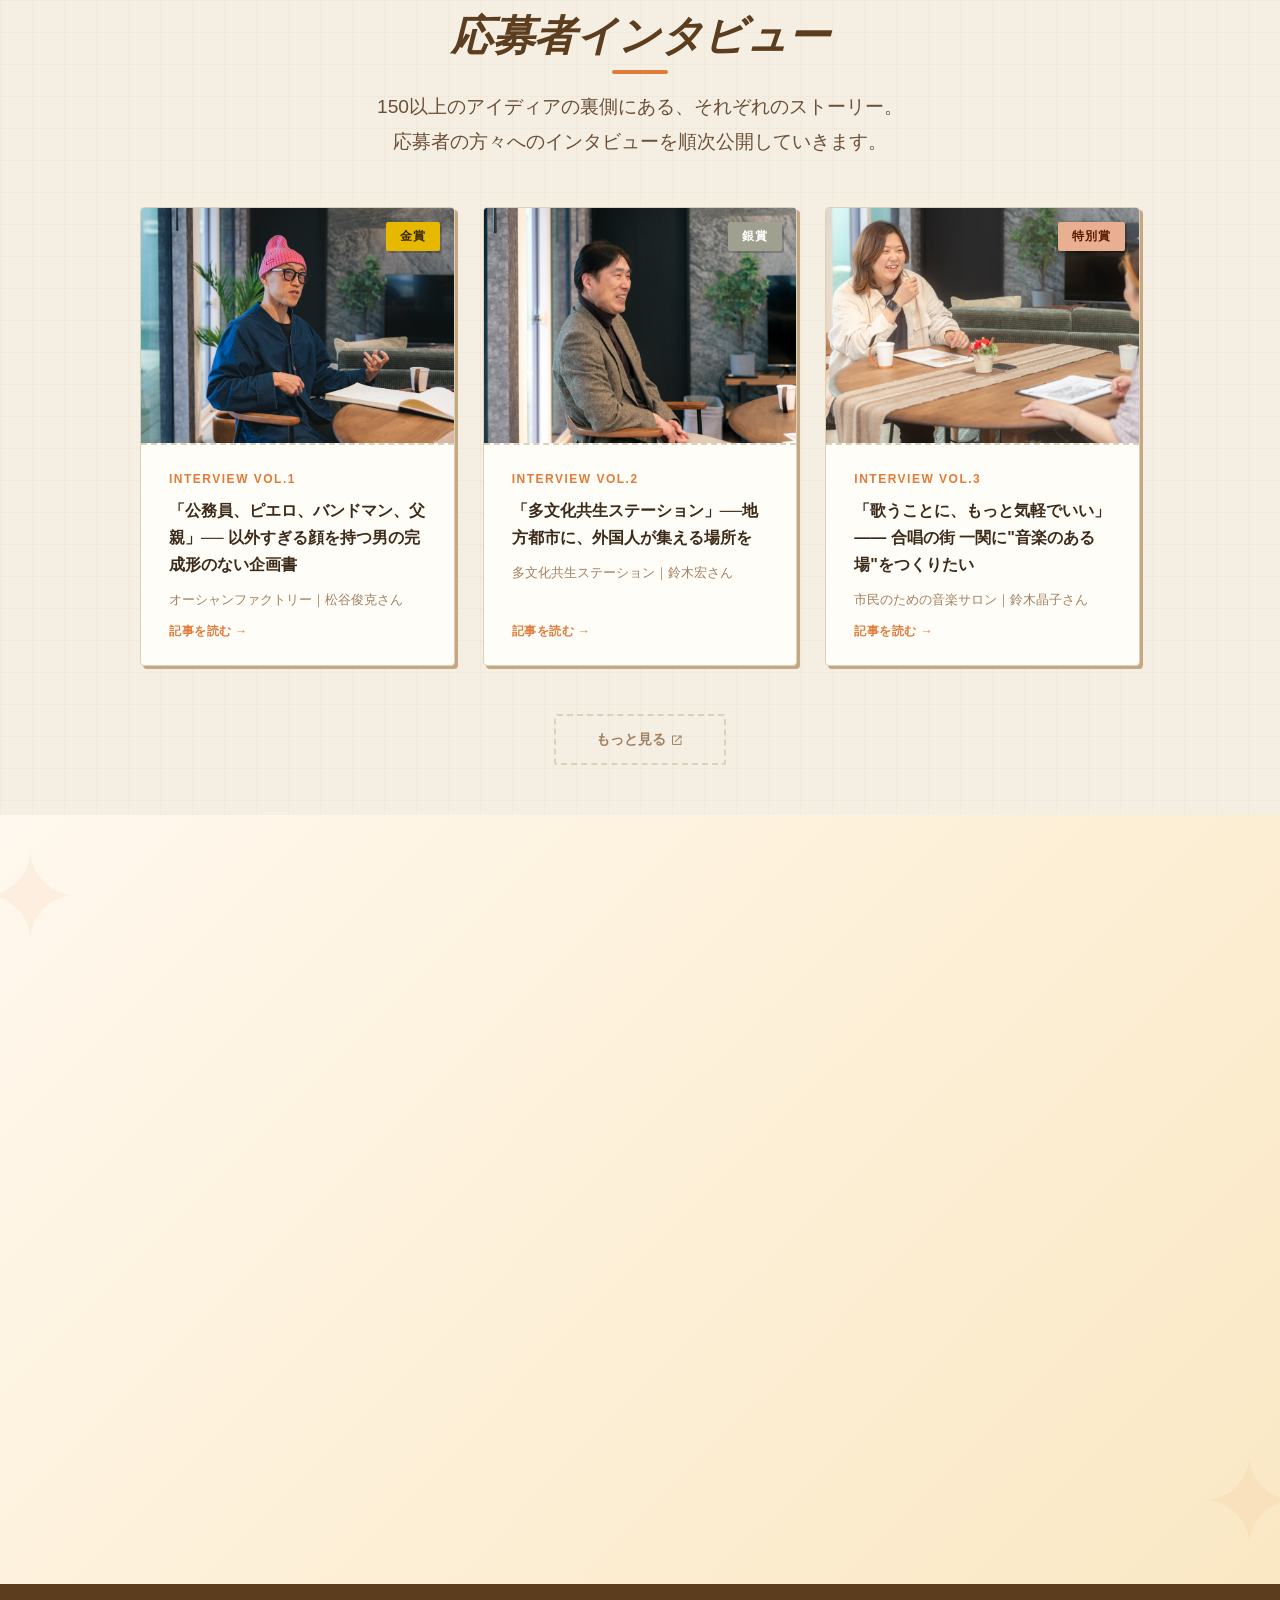
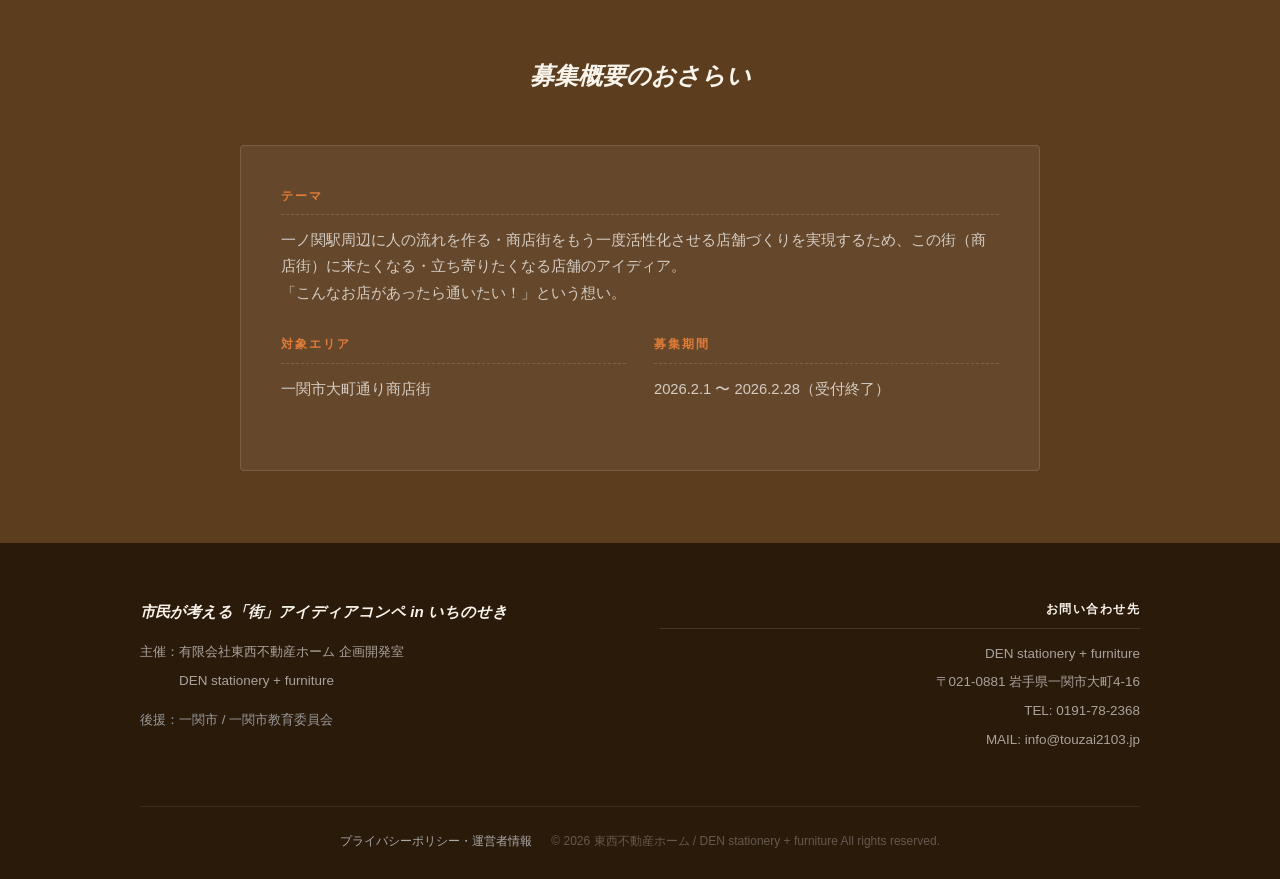
==== commit c49073e6: "feat: ワークショップ終了に伴い申し込みフォーム・告知バー・セクションを削除 Co-Authored-By: Claude Sonnet 4.6 <noreply@anthropic.com>" ====
--- a/index.html
+++ b/index.html
@@ -93,7 +93,6 @@
       <h1 class="header-title">市民が考える「街」アイディアコンペ in いちのせき</h1>
       <nav class="header-nav">
         <a href="#schedule">審査結果</a>
-        <a href="#workshop">ワークショップ</a>
         <a href="#interviews">応募者インタビュー</a>
         <a href="#about">コンペ概要</a>
       </nav>
@@ -108,15 +107,9 @@
   <div class="mobile-menu" aria-hidden="true">
     <nav class="mobile-menu-nav">
       <a href="#schedule" class="mobile-menu-link">審査結果</a>
-      <a href="#workshop" class="mobile-menu-link">ワークショップ</a>
       <a href="#interviews" class="mobile-menu-link">応募者インタビュー</a>
       <a href="#about" class="mobile-menu-link">コンペ概要</a>
     </nav>
-  </div>
-
-  <div class="announce-bar">
-    <span>💬 5月16日（土）<em class="announce-bar-em">ワークショップ開催決定！</em></span>
-    <a href="#workshop" class="announce-bar-btn">詳細・申込はこちら →</a>
   </div>
 
   <main>
@@ -203,63 +196,6 @@
       </div>
     </section>
 
-    <!-- ワークショップ告知セクション -->
-    <section id="workshop" class="workshop-section">
-      <div class="workshop-inner">
-        <div class="workshop-badge">EVENT</div>
-        <h3 class="workshop-title">
-          <span class="workshop-title-line">ワークショップ</span>
-          <span class="workshop-title-line workshop-accent">開催します！</span>
-        </h3>
-
-        <div class="workshop-card">
-          <div class="workshop-card-header">
-            <span class="workshop-card-icon">🏭</span>
-            <div>
-              <p class="workshop-card-label">WORKSHOP</p>
-              <h4 class="workshop-card-title">「オーシャンファクトリー」ワークショップ</h4>
-            </div>
-          </div>
-
-          <div class="workshop-meta">
-            <div class="workshop-meta-item">
-              <span class="material-symbols-outlined">calendar_today</span>
-              <span>2026年5月16日（土）9:30〜</span>
-            </div>
-            <div class="workshop-meta-item">
-              <span class="material-symbols-outlined">location_on</span>
-              <span>一関市大町４−１３<br><a href="https://maps.app.goo.gl/gSvCVC6q67YzcZb19" target="_blank" rel="noopener">Google マップで見る →</a></span>
-            </div>
-            <div class="workshop-meta-item">
-              <span class="material-symbols-outlined">group</span>
-              <span>受賞者の方はもちろん、街コンの活動に共感いただいた方ならどなたでも参加OK！</span>
-            </div>
-          </div>
-
-          <div class="workshop-desc">
-            <p>金賞を受賞した松谷俊克さんの「オーシャンファクトリー」。<br class="desktop-br">
-              <strong>「売るな。生みだせ。動け。楽しめ。」</strong>をキャッチコピーに、<br class="desktop-br">
-              誰でもふらっと立ち寄れて、一緒にモノやコトを生み出していく場所──<br class="desktop-br">
-              完成形をあえて決めず、関わるみんなで作り上げていくというコンセプトです。</p>
-            <p>今回のワークショップは、アイディアコンペで集まった<strong>市民の皆さんのアイディアを、実際に形にしていく場</strong>でもあります。<br class="desktop-br">
-              「この空間をどう使うか」「どんなことをやってみたいか」──<br class="desktop-br">
-              壁の色からイベントの企画まで、皆さんと一緒に考えます。<br class="desktop-br">
-              アイディアを出して終わりにしない、一関の新しい一歩をみんなで踏み出しましょう！</p>
-          </div>
-
-          <div class="workshop-venue-note">
-            <span class="workshop-venue-icon">🏠</span>
-            <p>会場となるこの建物は、かつてカバン店として長年営業していた店舗。時代の流れとともに空き店舗となりましたが、大町通り商店街にはこうした建物が少なくありません。アイディアを出して終わりではなく、実際にこの街の中で一つひとつ形にしていく──この建物は、まさにその第一歩にぴったりの場所です。</p>
-          </div>
-        </div>
-
-        <div class="workshop-apply">
-          <a href="https://docs.google.com/forms/d/e/1FAIpQLSfOdzGPvId0dYXhGT5jjBJdxUQxM-NJOODPPYMYJhmSOSv4yg/viewform?usp=sharing&ouid=115260639686076958475" target="_blank" rel="noopener" class="workshop-apply-btn">参加を申し込む</a>
-        </div>
-        <p class="workshop-invite">知人・友人の方にもぜひご紹介ください！</p>
-      </div>
-    </section>
-
     <!-- 順次更新予定：インタビューセクション -->
     <section id="interviews" class="interviews-section container">
       <div class="section-header interviews-section-header">
--- a/style.css
+++ b/style.css
@@ -638,16 +638,6 @@
   position: relative;
 }
 
-.workshop-section::before,
-.workshop-section::after {
-  content: "💬";
-  position: absolute;
-  font-size: 100px;
-  color: rgba(60, 120, 160, 0.15);
-  pointer-events: none;
-}
-.workshop-section::before { top: -10px; left: -10px; }
-.workshop-section::after  { bottom: -10px; right: -10px; }
 
 .workshop-inner {
   max-width: 780px;
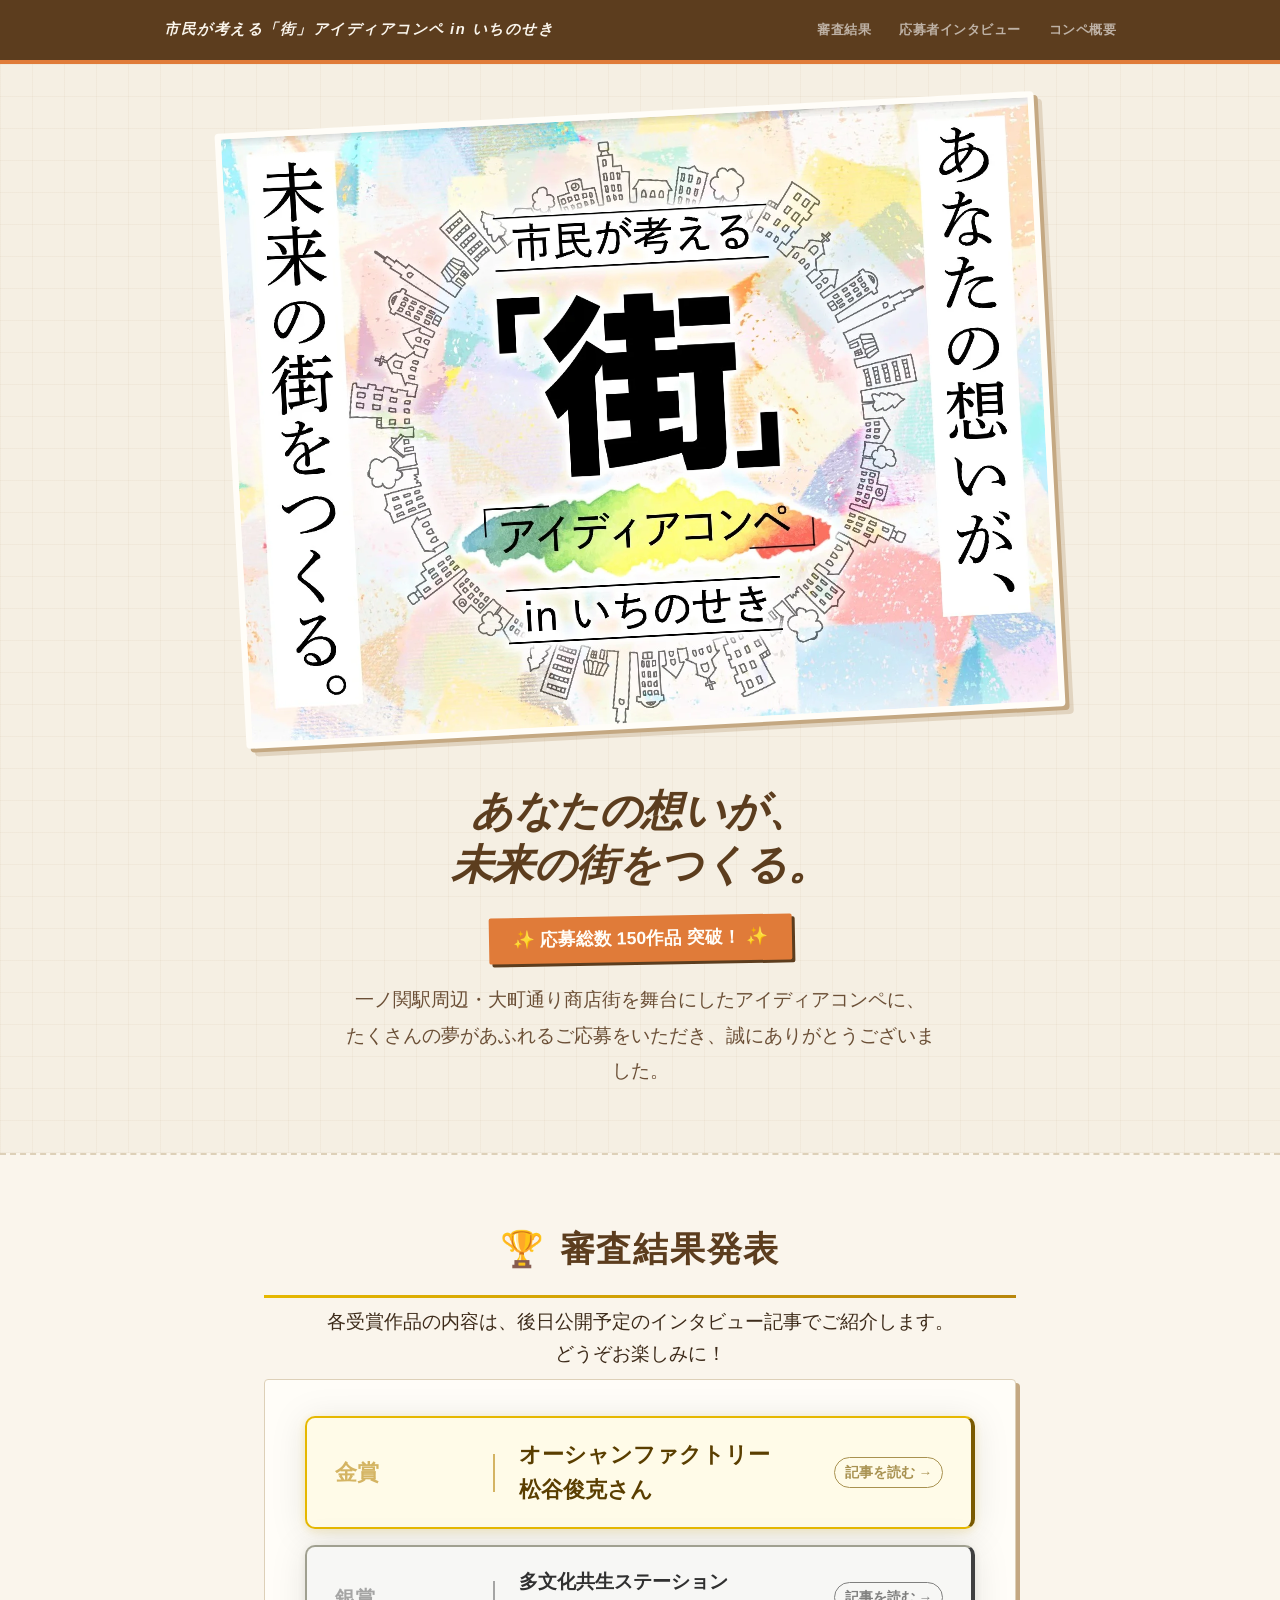
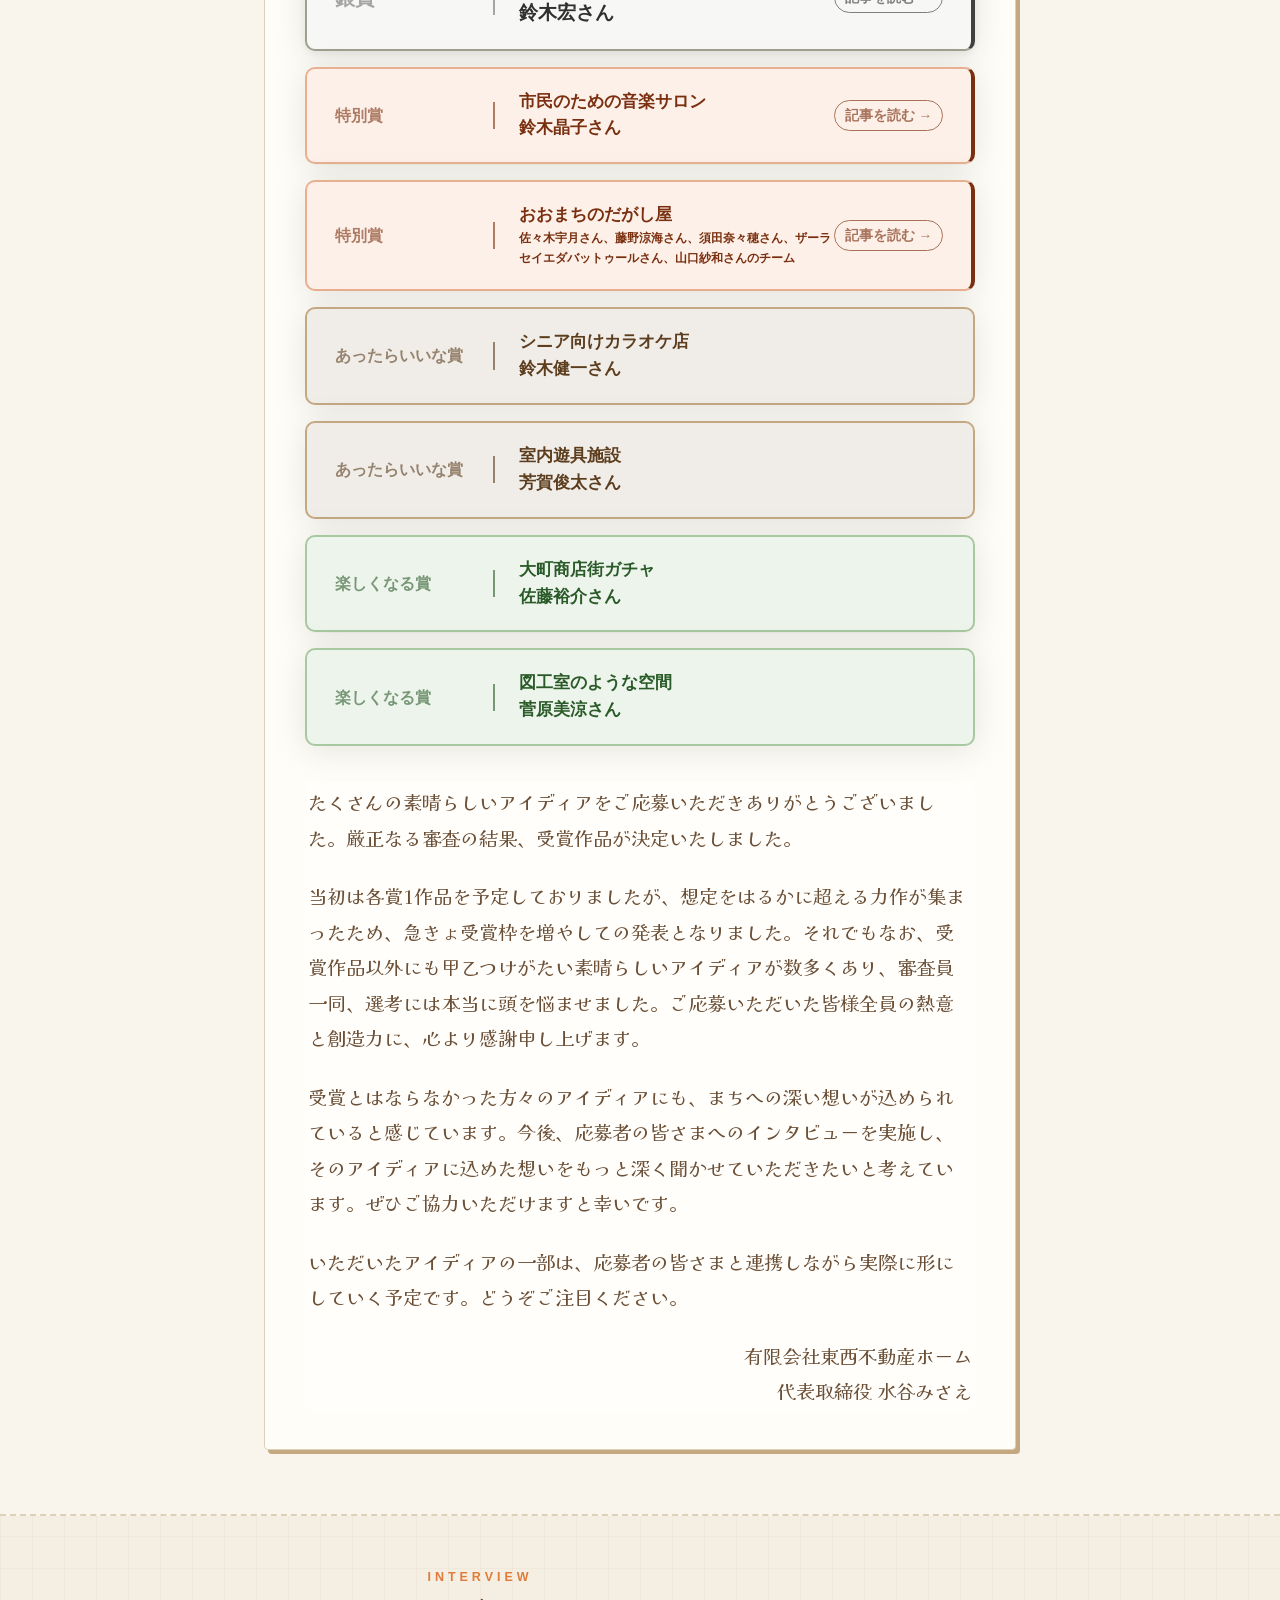
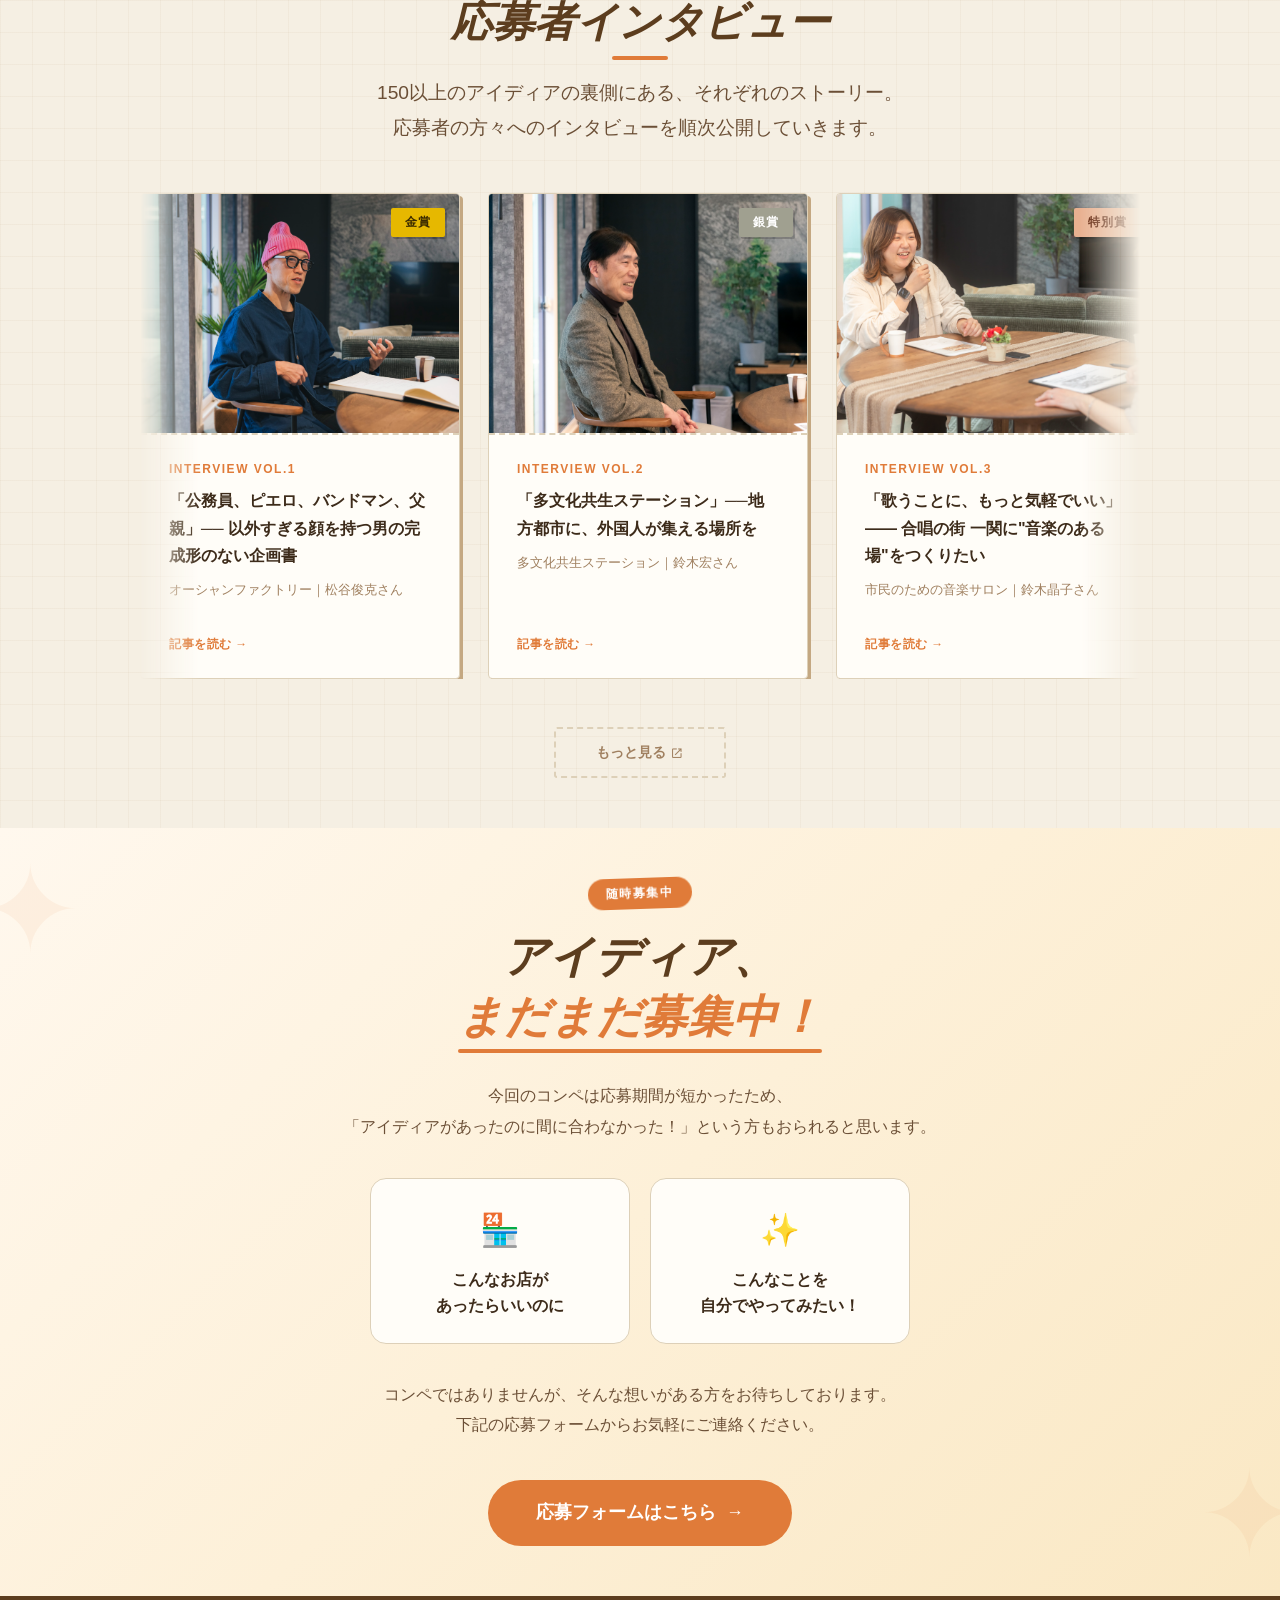
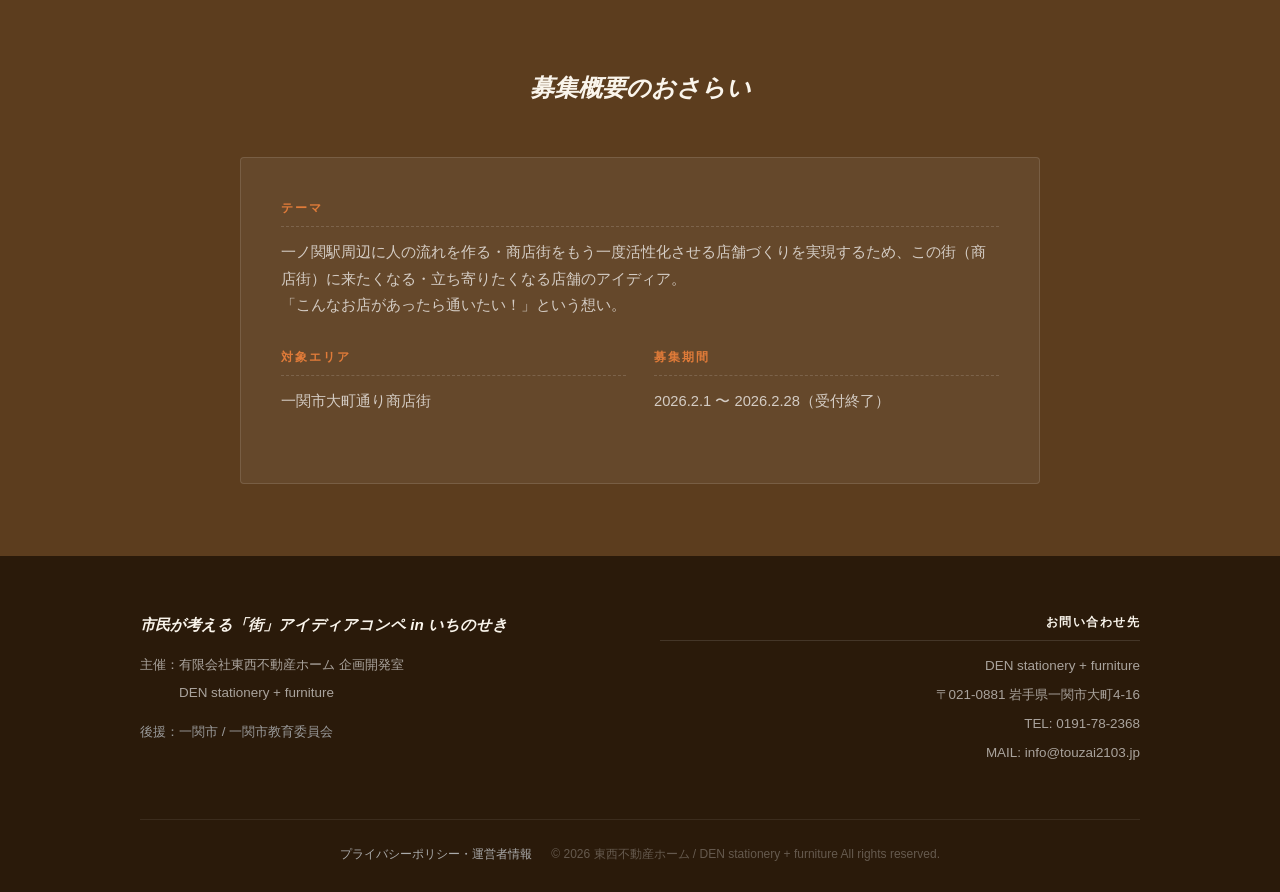
==== commit c45991c4: "特別賞（おおまちのだがし屋）のインタビュー記事を追加・マーキー化 - Vol.4インタビューカードを追加（山目小学校4年生チーム） - 審査結果セクションのおおまちのだがし屋にnote記事リンクを追加" ====
--- a/index.html
+++ b/index.html
@@ -163,10 +163,13 @@
               <span>市民のための音楽サロン<br>鈴木晶子さん</span>
               <span class="award-item-read">記事を読む →</span>
             </a>
-            <div class="award-item award-special">
+            <a href="https://note.com/tozai_fudosan/n/n8a289c87e92e"
+               class="award-item award-special award-item--link"
+               target="_blank" rel="noopener noreferrer">
               <span>特別賞</span>
-              <span>おおまちのだがし屋<br>佐々木宇月さん、藤野涼海さん、須田奈々穂さん、ザーラセイエダバットゥールさん、山口紗和さんのチーム</span>
-            </div>
+              <span>おおまちのだがし屋<small style="display: block; font-size: 0.78rem; line-height: 1.6;">佐々木宇月さん、藤野涼海さん、須田奈々穂さん、ザーラセイエダバットゥールさん、山口紗和さんのチーム</small></span>
+              <span class="award-item-read">記事を読む →</span>
+            </a>
             <div class="award-item award-wish">
               <span>あったらいいな賞</span>
               <span>シニア向けカラオケ店<br>鈴木健一さん</span>
@@ -204,54 +207,133 @@
         <p>150以上のアイディアの裏側にある、それぞれのストーリー。<br class="desktop-br">応募者の方々へのインタビューを順次公開していきます。</p>
       </div>
 
-      <div class="interviews-grid">
-        <!-- インタビュー記事カード 1 -->
-        <a href="https://note.com/tozai_fudosan/n/n8d44fef9a4a5"
-           class="interview-card interview-card--link"
-           target="_blank" rel="noopener noreferrer">
-          <div class="card-image-wrapper">
-            <img src="images/interview-01-matsutani.jpg" alt="松谷俊克さん インタビュー写真" class="card-photo">
-            <span class="card-award-badge card-award-badge--gold">金賞</span>
-          </div>
-          <div class="card-content">
-            <div class="card-vol">INTERVIEW Vol.1</div>
-            <h4 class="card-title">「公務員、ピエロ、バンドマン、父親」── 以外すぎる顔を持つ男の完成形のない企画書</h4>
-            <p class="card-person">オーシャンファクトリー｜松谷俊克さん</p>
-            <div class="card-footer">記事を読む →</div>
-          </div>
-        </a>
-
-        <!-- インタビュー記事カード 2 -->
-        <a href="https://note.com/tozai_fudosan/n/n00aed5a76481"
-           class="interview-card interview-card--link"
-           target="_blank" rel="noopener noreferrer">
-          <div class="card-image-wrapper">
-            <img src="images/interview-02-suzuki.jpg" alt="鈴木宏さん インタビュー写真" class="card-photo">
-            <span class="card-award-badge card-award-badge--silver">銀賞</span>
-          </div>
-          <div class="card-content">
-            <div class="card-vol">INTERVIEW Vol.2</div>
-            <h4 class="card-title">「多文化共生ステーション」──地方都市に、外国人が集える場所を</h4>
-            <p class="card-person">多文化共生ステーション｜鈴木宏さん</p>
-            <div class="card-footer">記事を読む →</div>
-          </div>
-        </a>
-
-        <!-- インタビュー記事カード 3 -->
-        <a href="https://note.com/tozai_fudosan/n/na09dd75cbb89"
-           class="interview-card interview-card--link"
-           target="_blank" rel="noopener noreferrer">
-          <div class="card-image-wrapper">
-            <img src="images/interview-03-suzuki-shoko.jpg" alt="鈴木晶子さん インタビュー写真" class="card-photo">
-            <span class="card-award-badge card-award-badge--special">特別賞</span>
-          </div>
-          <div class="card-content">
-            <div class="card-vol">INTERVIEW Vol.3</div>
-            <h4 class="card-title">「歌うことに、もっと気軽でいい」―― 合唱の街 一関に"音楽のある場"をつくりたい</h4>
-            <p class="card-person">市民のための音楽サロン｜鈴木晶子さん</p>
-            <div class="card-footer">記事を読む →</div>
-          </div>
-        </a>
+      <div class="interviews-marquee">
+        <div class="interviews-track">
+          <!-- インタビュー記事カード 1 -->
+          <a href="https://note.com/tozai_fudosan/n/n8d44fef9a4a5"
+             class="interview-card interview-card--link"
+             target="_blank" rel="noopener noreferrer">
+            <div class="card-image-wrapper">
+              <img src="images/interview-01-matsutani.jpg" alt="松谷俊克さん インタビュー写真" class="card-photo">
+              <span class="card-award-badge card-award-badge--gold">金賞</span>
+            </div>
+            <div class="card-content">
+              <div class="card-vol">INTERVIEW Vol.1</div>
+              <h4 class="card-title">「公務員、ピエロ、バンドマン、父親」── 以外すぎる顔を持つ男の完成形のない企画書</h4>
+              <p class="card-person">オーシャンファクトリー｜松谷俊克さん</p>
+              <div class="card-footer">記事を読む →</div>
+            </div>
+          </a>
+
+          <!-- インタビュー記事カード 2 -->
+          <a href="https://note.com/tozai_fudosan/n/n00aed5a76481"
+             class="interview-card interview-card--link"
+             target="_blank" rel="noopener noreferrer">
+            <div class="card-image-wrapper">
+              <img src="images/interview-02-suzuki.jpg" alt="鈴木宏さん インタビュー写真" class="card-photo">
+              <span class="card-award-badge card-award-badge--silver">銀賞</span>
+            </div>
+            <div class="card-content">
+              <div class="card-vol">INTERVIEW Vol.2</div>
+              <h4 class="card-title">「多文化共生ステーション」──地方都市に、外国人が集える場所を</h4>
+              <p class="card-person">多文化共生ステーション｜鈴木宏さん</p>
+              <div class="card-footer">記事を読む →</div>
+            </div>
+          </a>
+
+          <!-- インタビュー記事カード 3 -->
+          <a href="https://note.com/tozai_fudosan/n/na09dd75cbb89"
+             class="interview-card interview-card--link"
+             target="_blank" rel="noopener noreferrer">
+            <div class="card-image-wrapper">
+              <img src="images/interview-03-suzuki-shoko.jpg" alt="鈴木晶子さん インタビュー写真" class="card-photo">
+              <span class="card-award-badge card-award-badge--special">特別賞</span>
+            </div>
+            <div class="card-content">
+              <div class="card-vol">INTERVIEW Vol.3</div>
+              <h4 class="card-title">「歌うことに、もっと気軽でいい」―― 合唱の街 一関に"音楽のある場"をつくりたい</h4>
+              <p class="card-person">市民のための音楽サロン｜鈴木晶子さん</p>
+              <div class="card-footer">記事を読む →</div>
+            </div>
+          </a>
+
+          <!-- インタビュー記事カード 4 -->
+          <a href="https://note.com/tozai_fudosan/n/n8a289c87e92e"
+             class="interview-card interview-card--link"
+             target="_blank" rel="noopener noreferrer">
+            <div class="card-image-wrapper">
+              <img src="images/interview-04-yamame.jpg" alt="山目小学校4年生チーム インタビュー写真" class="card-photo">
+              <span class="card-award-badge card-award-badge--special">特別賞</span>
+            </div>
+            <div class="card-content">
+              <div class="card-vol">INTERVIEW Vol.4</div>
+              <h4 class="card-title">「お菓子の鬼が、大町にやってきた」── 小学生たちが考えた、世代をつなぐ駄菓子屋さん</h4>
+              <p class="card-person">おおまちのだがし屋｜山目小学校4年生チーム</p>
+              <div class="card-footer">記事を読む →</div>
+            </div>
+          </a>
+
+          <!-- ループ用複製（aria-hidden） -->
+          <a href="https://note.com/tozai_fudosan/n/n8d44fef9a4a5"
+             class="interview-card interview-card--link"
+             target="_blank" rel="noopener noreferrer" aria-hidden="true" tabindex="-1">
+            <div class="card-image-wrapper">
+              <img src="images/interview-01-matsutani.jpg" alt="" class="card-photo">
+              <span class="card-award-badge card-award-badge--gold">金賞</span>
+            </div>
+            <div class="card-content">
+              <div class="card-vol">INTERVIEW Vol.1</div>
+              <h4 class="card-title">「公務員、ピエロ、バンドマン、父親」── 以外すぎる顔を持つ男の完成形のない企画書</h4>
+              <p class="card-person">オーシャンファクトリー｜松谷俊克さん</p>
+              <div class="card-footer">記事を読む →</div>
+            </div>
+          </a>
+
+          <a href="https://note.com/tozai_fudosan/n/n00aed5a76481"
+             class="interview-card interview-card--link"
+             target="_blank" rel="noopener noreferrer" aria-hidden="true" tabindex="-1">
+            <div class="card-image-wrapper">
+              <img src="images/interview-02-suzuki.jpg" alt="" class="card-photo">
+              <span class="card-award-badge card-award-badge--silver">銀賞</span>
+            </div>
+            <div class="card-content">
+              <div class="card-vol">INTERVIEW Vol.2</div>
+              <h4 class="card-title">「多文化共生ステーション」──地方都市に、外国人が集える場所を</h4>
+              <p class="card-person">多文化共生ステーション｜鈴木宏さん</p>
+              <div class="card-footer">記事を読む →</div>
+            </div>
+          </a>
+
+          <a href="https://note.com/tozai_fudosan/n/na09dd75cbb89"
+             class="interview-card interview-card--link"
+             target="_blank" rel="noopener noreferrer" aria-hidden="true" tabindex="-1">
+            <div class="card-image-wrapper">
+              <img src="images/interview-03-suzuki-shoko.jpg" alt="" class="card-photo">
+              <span class="card-award-badge card-award-badge--special">特別賞</span>
+            </div>
+            <div class="card-content">
+              <div class="card-vol">INTERVIEW Vol.3</div>
+              <h4 class="card-title">「歌うことに、もっと気軽でいい」―― 合唱の街 一関に"音楽のある場"をつくりたい</h4>
+              <p class="card-person">市民のための音楽サロン｜鈴木晶子さん</p>
+              <div class="card-footer">記事を読む →</div>
+            </div>
+          </a>
+
+          <a href="https://note.com/tozai_fudosan/n/n8a289c87e92e"
+             class="interview-card interview-card--link"
+             target="_blank" rel="noopener noreferrer" aria-hidden="true" tabindex="-1">
+            <div class="card-image-wrapper">
+              <img src="images/interview-04-yamame.jpg" alt="" class="card-photo">
+              <span class="card-award-badge card-award-badge--special">特別賞</span>
+            </div>
+            <div class="card-content">
+              <div class="card-vol">INTERVIEW Vol.4</div>
+              <h4 class="card-title">「お菓子の鬼が、大町にやってきた」── 小学生たちが考えた、世代をつなぐ駄菓子屋さん</h4>
+              <p class="card-person">おおまちのだがし屋｜山目小学校4年生チーム</p>
+              <div class="card-footer">記事を読む →</div>
+            </div>
+          </a>
+        </div>
       </div>
 
       <div class="more-btn-wrapper">
--- a/style.css
+++ b/style.css
@@ -448,6 +448,7 @@
   backdrop-filter: blur(8px);
   -webkit-backdrop-filter: blur(8px);
   text-align: left;
+  min-height: 96px;
 }
 
 .award-item span:first-child {
@@ -465,6 +466,8 @@
   line-height: 1.6;
   padding-left: 24px;
   text-align: left;
+  flex: 1;
+  min-width: 0;
 }
 
 .award-gold {
@@ -1164,10 +1167,26 @@
   line-height: 1.8;
 }
 
-.interviews-grid {
-  display: grid;
-  grid-template-columns: 1fr;
+.interviews-marquee {
+  overflow: hidden;
+  -webkit-mask-image: linear-gradient(to right, transparent 0%, black 6%, black 94%, transparent 100%);
+  mask-image: linear-gradient(to right, transparent 0%, black 6%, black 94%, transparent 100%);
+}
+
+.interviews-track {
+  display: flex;
   gap: 28px;
+  width: max-content;
+  animation: marquee-rtl 32s linear infinite;
+}
+
+.interviews-track:hover {
+  animation-play-state: paused;
+}
+
+@keyframes marquee-rtl {
+  from { transform: translateX(0); }
+  to   { transform: translateX(-50%); }
 }
 
 .interview-card {
@@ -1179,6 +1198,8 @@
   transition: transform 0.25s, box-shadow 0.25s;
   display: flex;
   flex-direction: column;
+  width: 320px;
+  flex-shrink: 0;
 }
 
 .interview-card:hover {
@@ -1506,11 +1527,7 @@
     gap: 16px;
   }
 
-  .interviews-grid {
-    grid-template-columns: repeat(3, 1fr);
-  }
-
-  .about-grid {
+.about-grid {
     grid-template-columns: repeat(2, 1fr);
   }
 
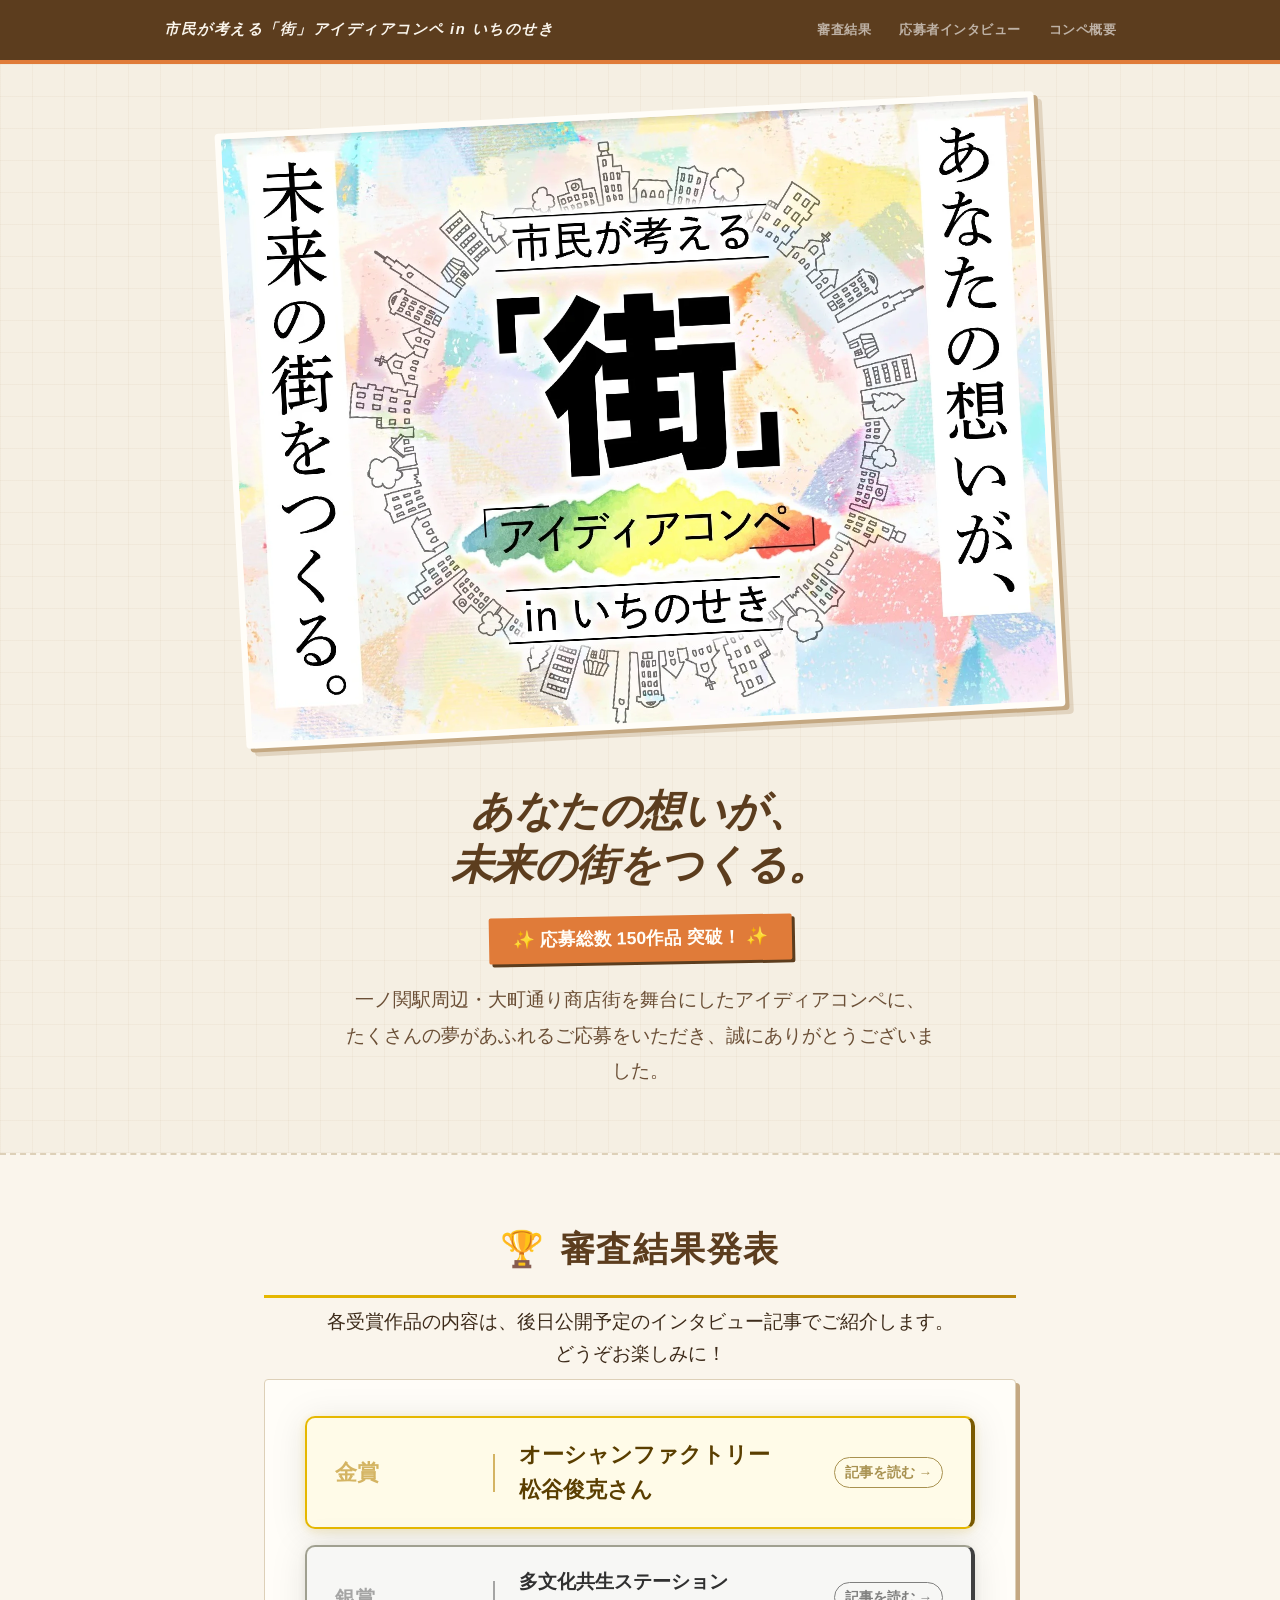
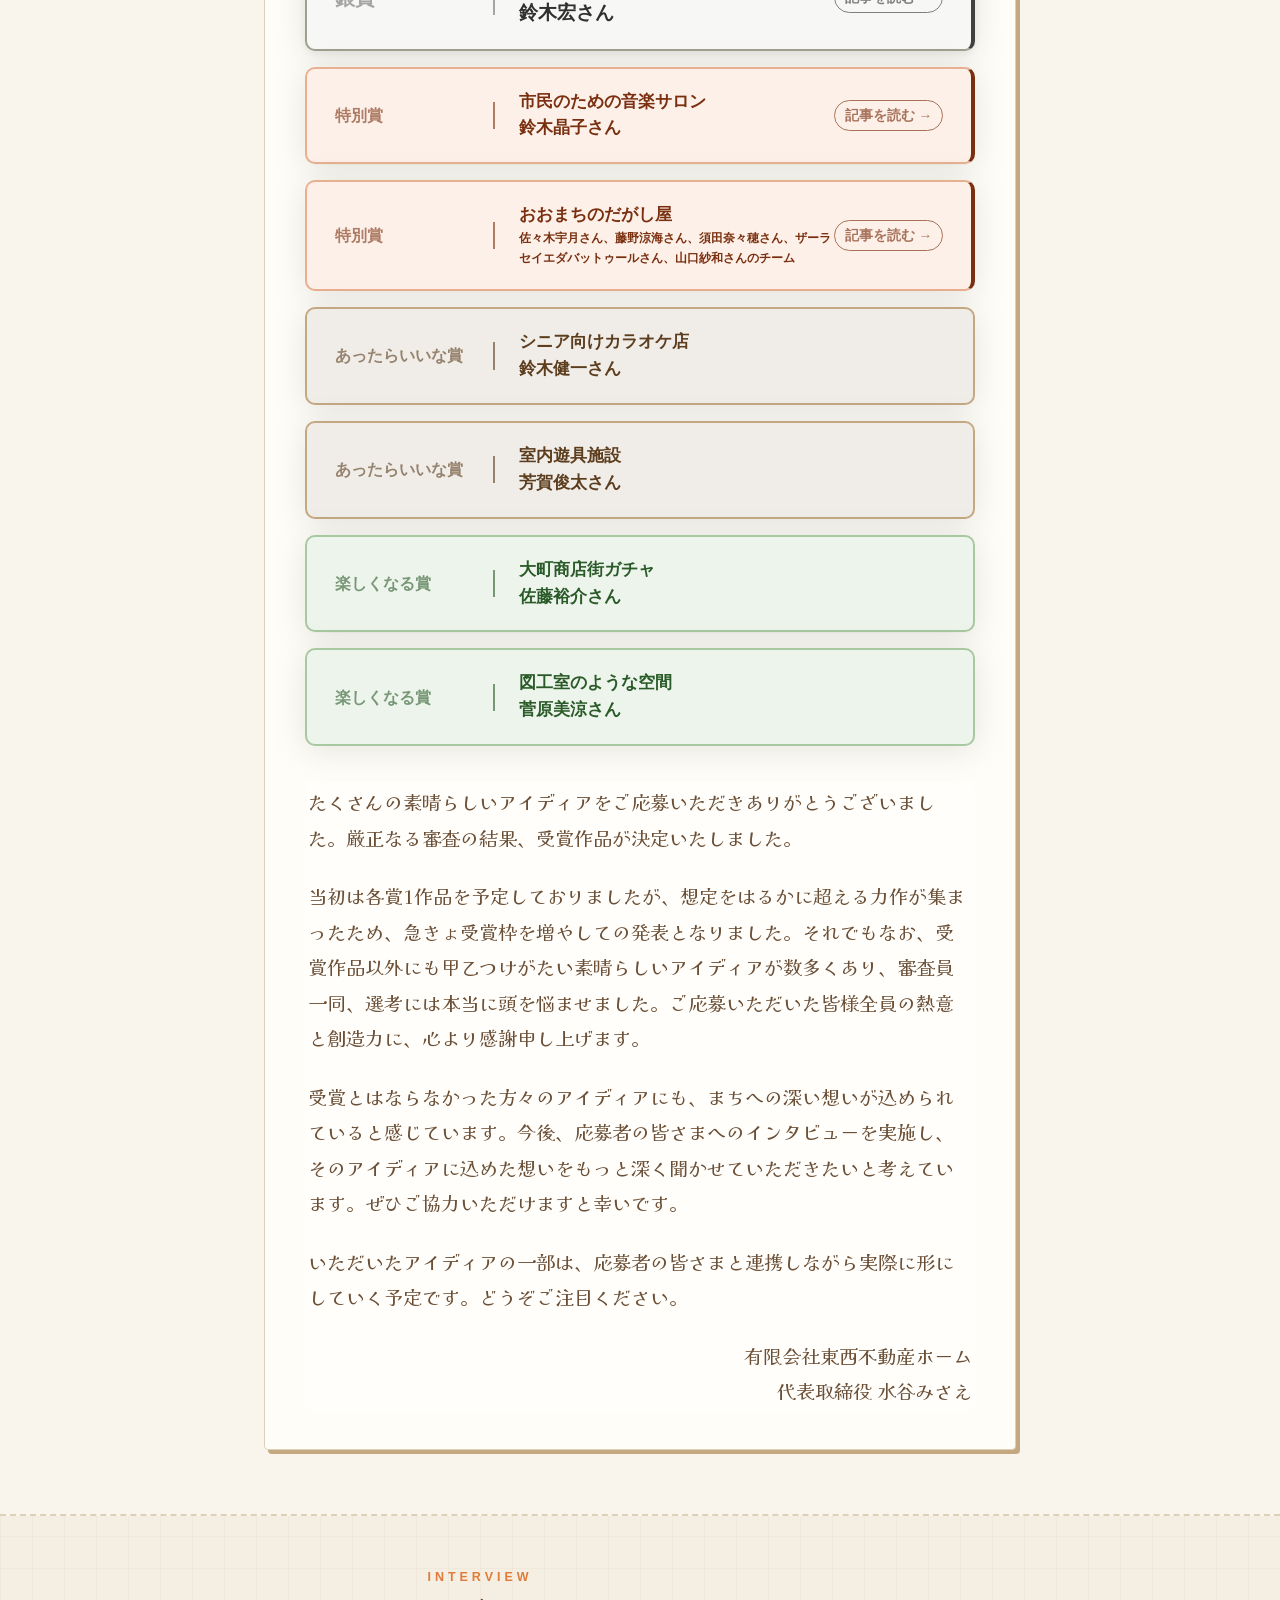
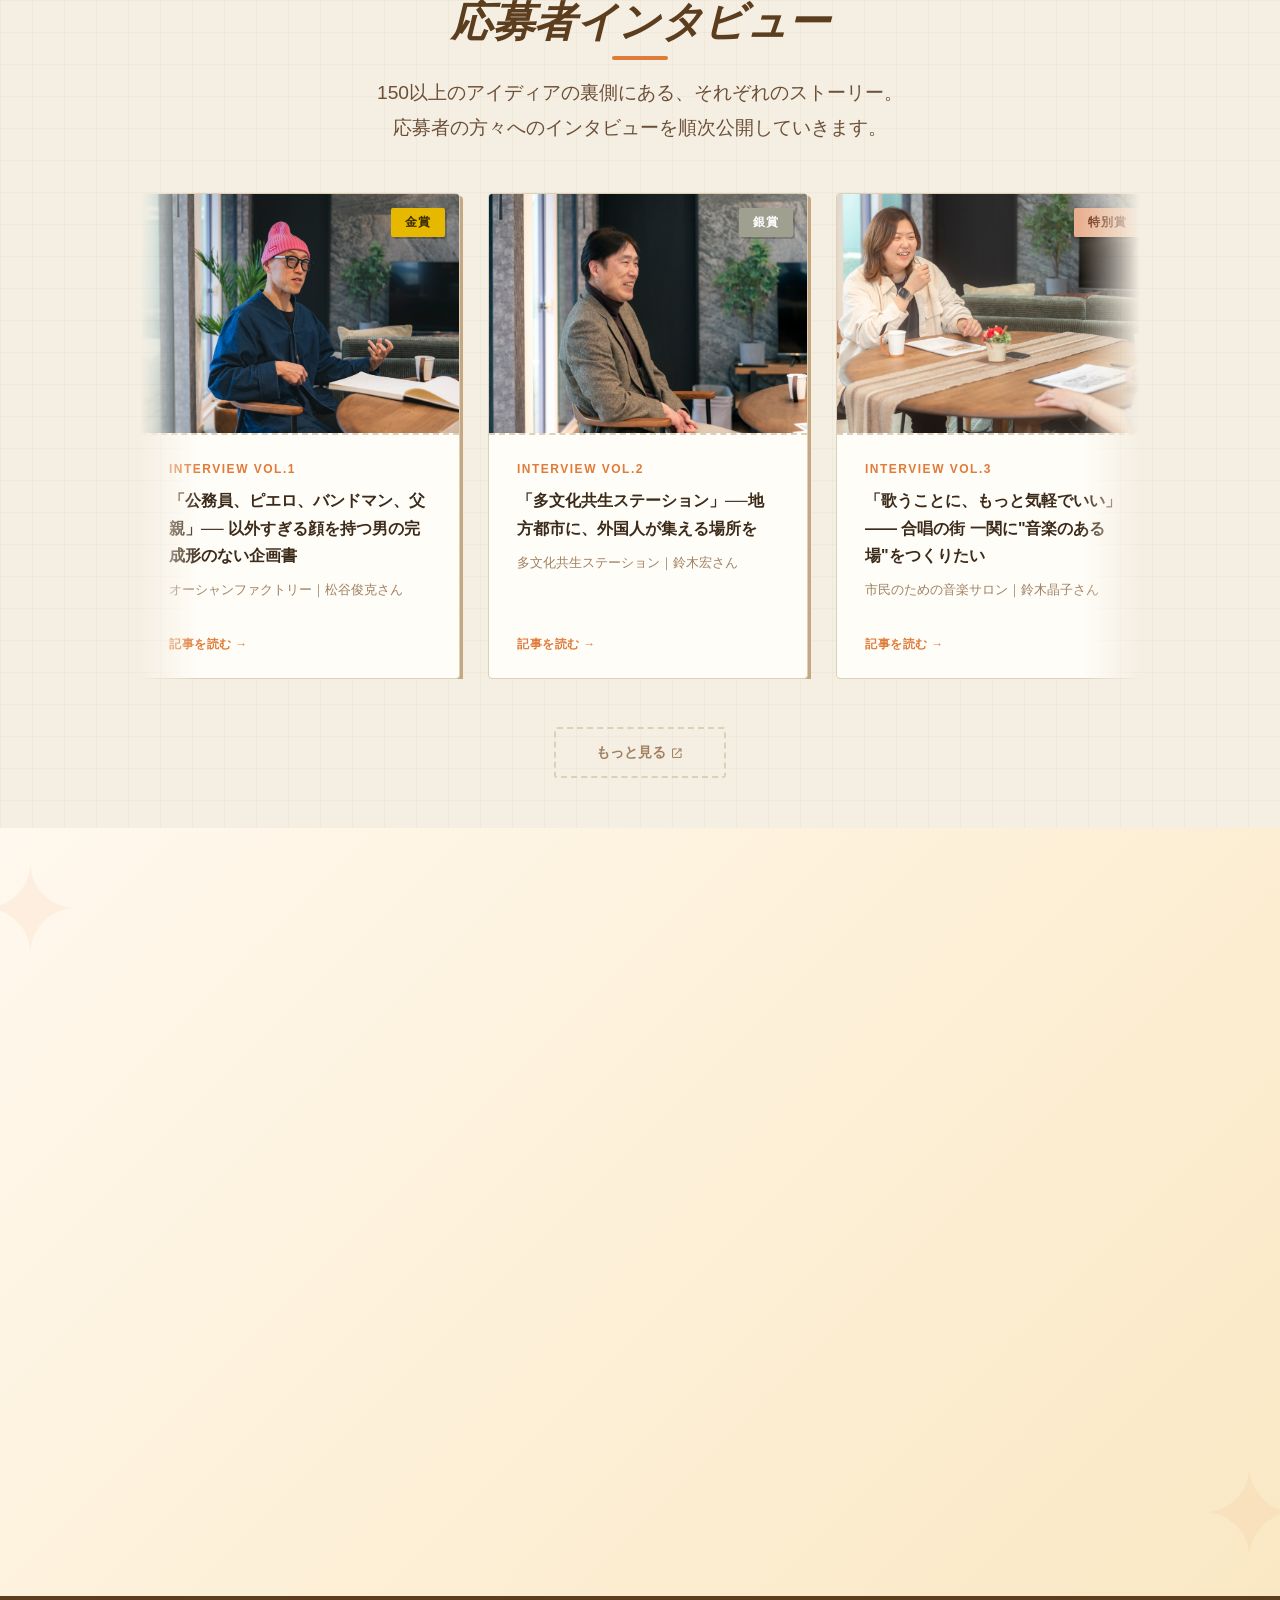
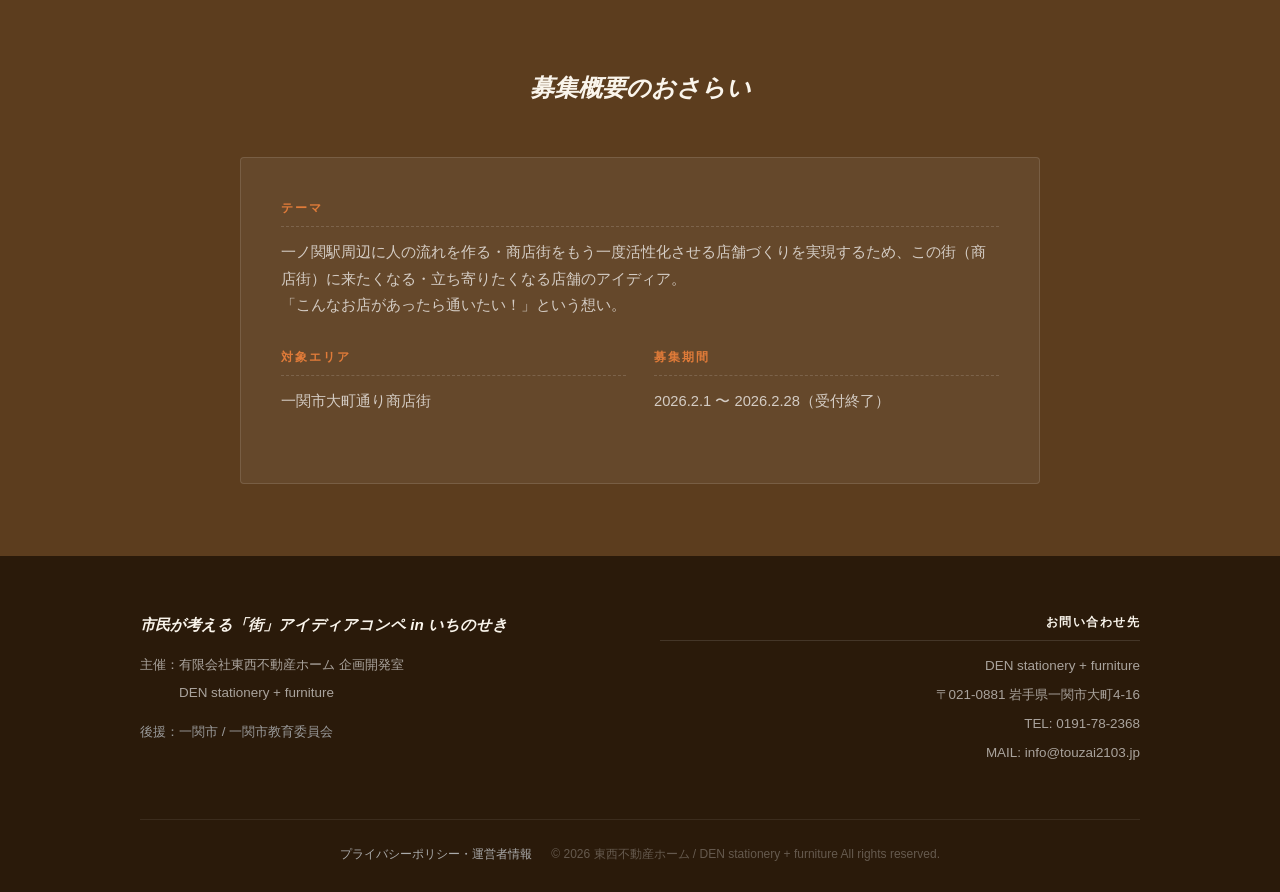
==== commit 209e3fce: "fix: style.cssのキャッシュバスターを更新してマーキー対応を本番に反映 Co-Authored-By: Claude Sonnet 4.6 <noreply@anthropic.com>" ====
--- a/index.html
+++ b/index.html
@@ -25,7 +25,7 @@
   <link rel="preconnect" href="https://fonts.gstatic.com" crossorigin>
   <link href="https://fonts.googleapis.com/css2?family=Kaisei+Opti&display=swap" rel="stylesheet">
   <link href="https://fonts.googleapis.com/css2?family=Material+Symbols+Outlined:opsz,wght,FILL,GRAD@20,400,0,0" rel="stylesheet">
-  <link rel="stylesheet" href="style.css?v=09bac27">
+  <link rel="stylesheet" href="style.css?v=c45991c">
 
   <!-- 構造化データ -->
   <script type="application/ld+json">
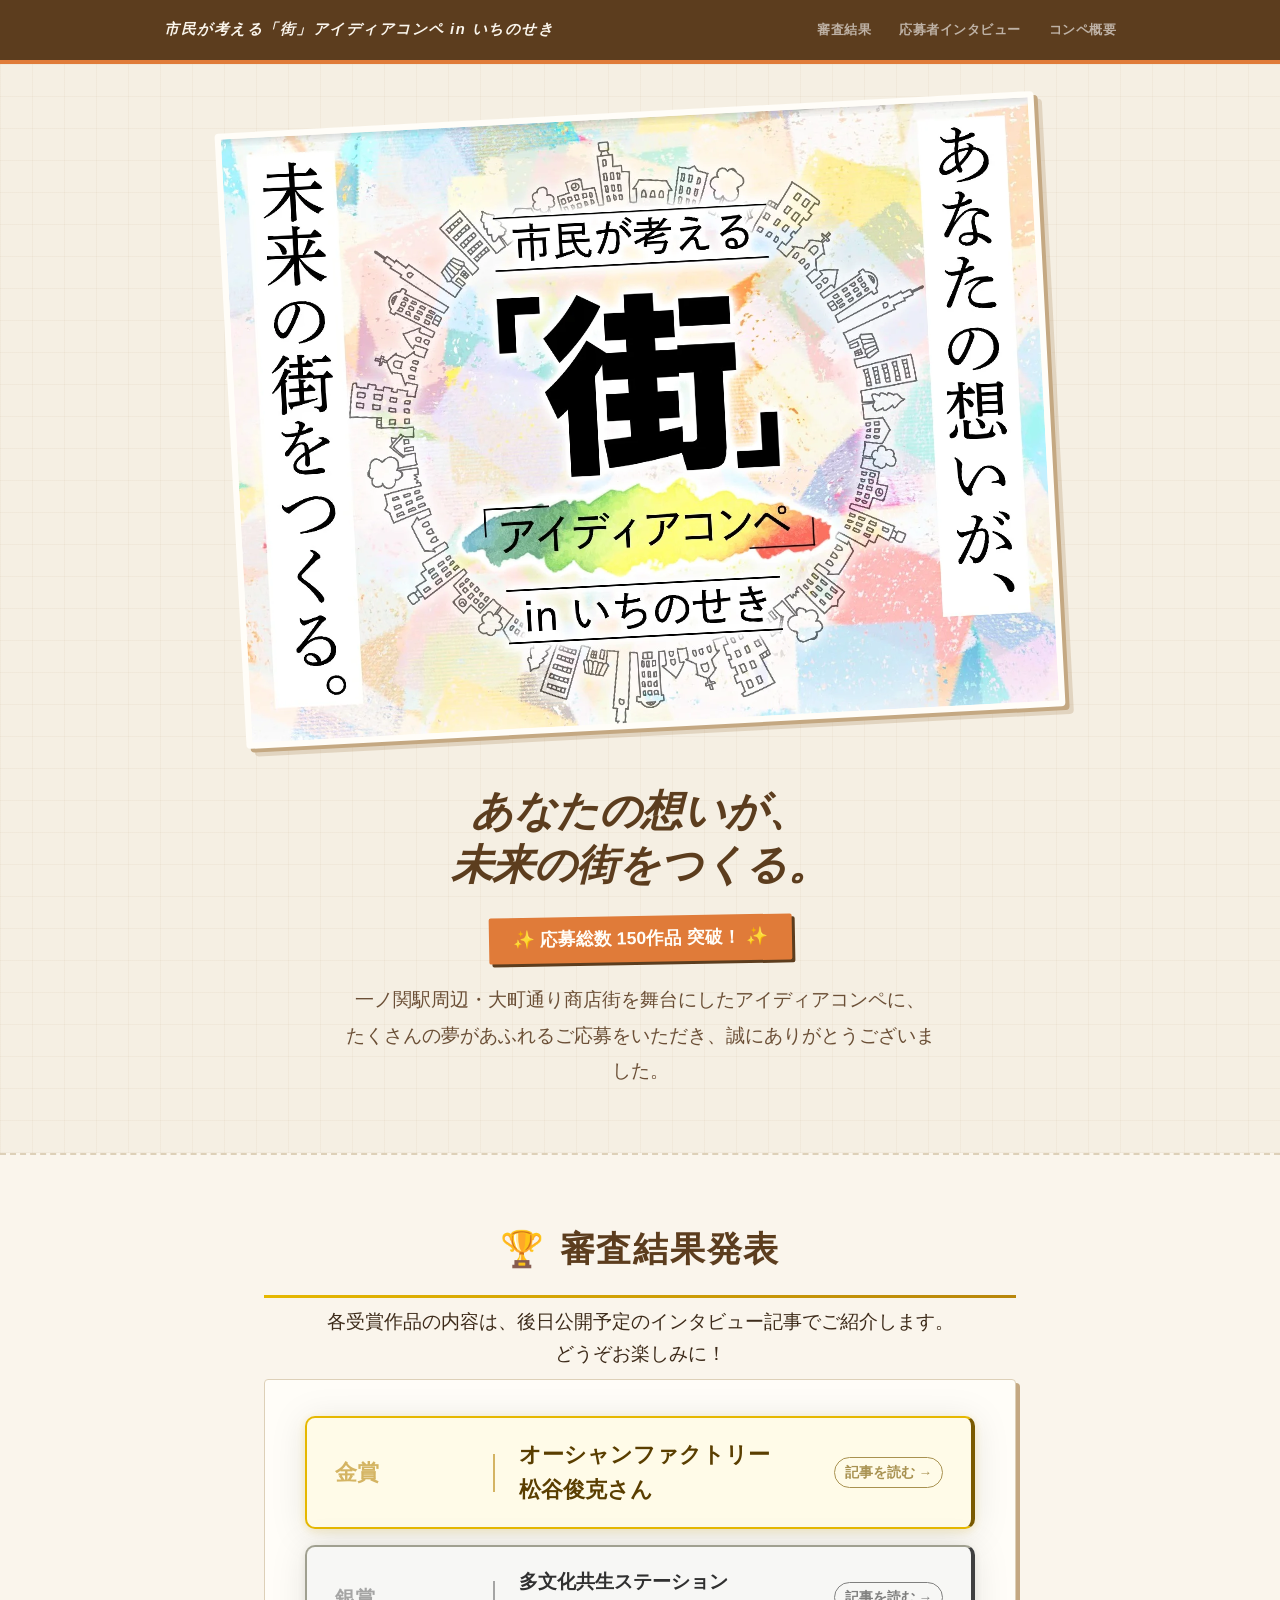
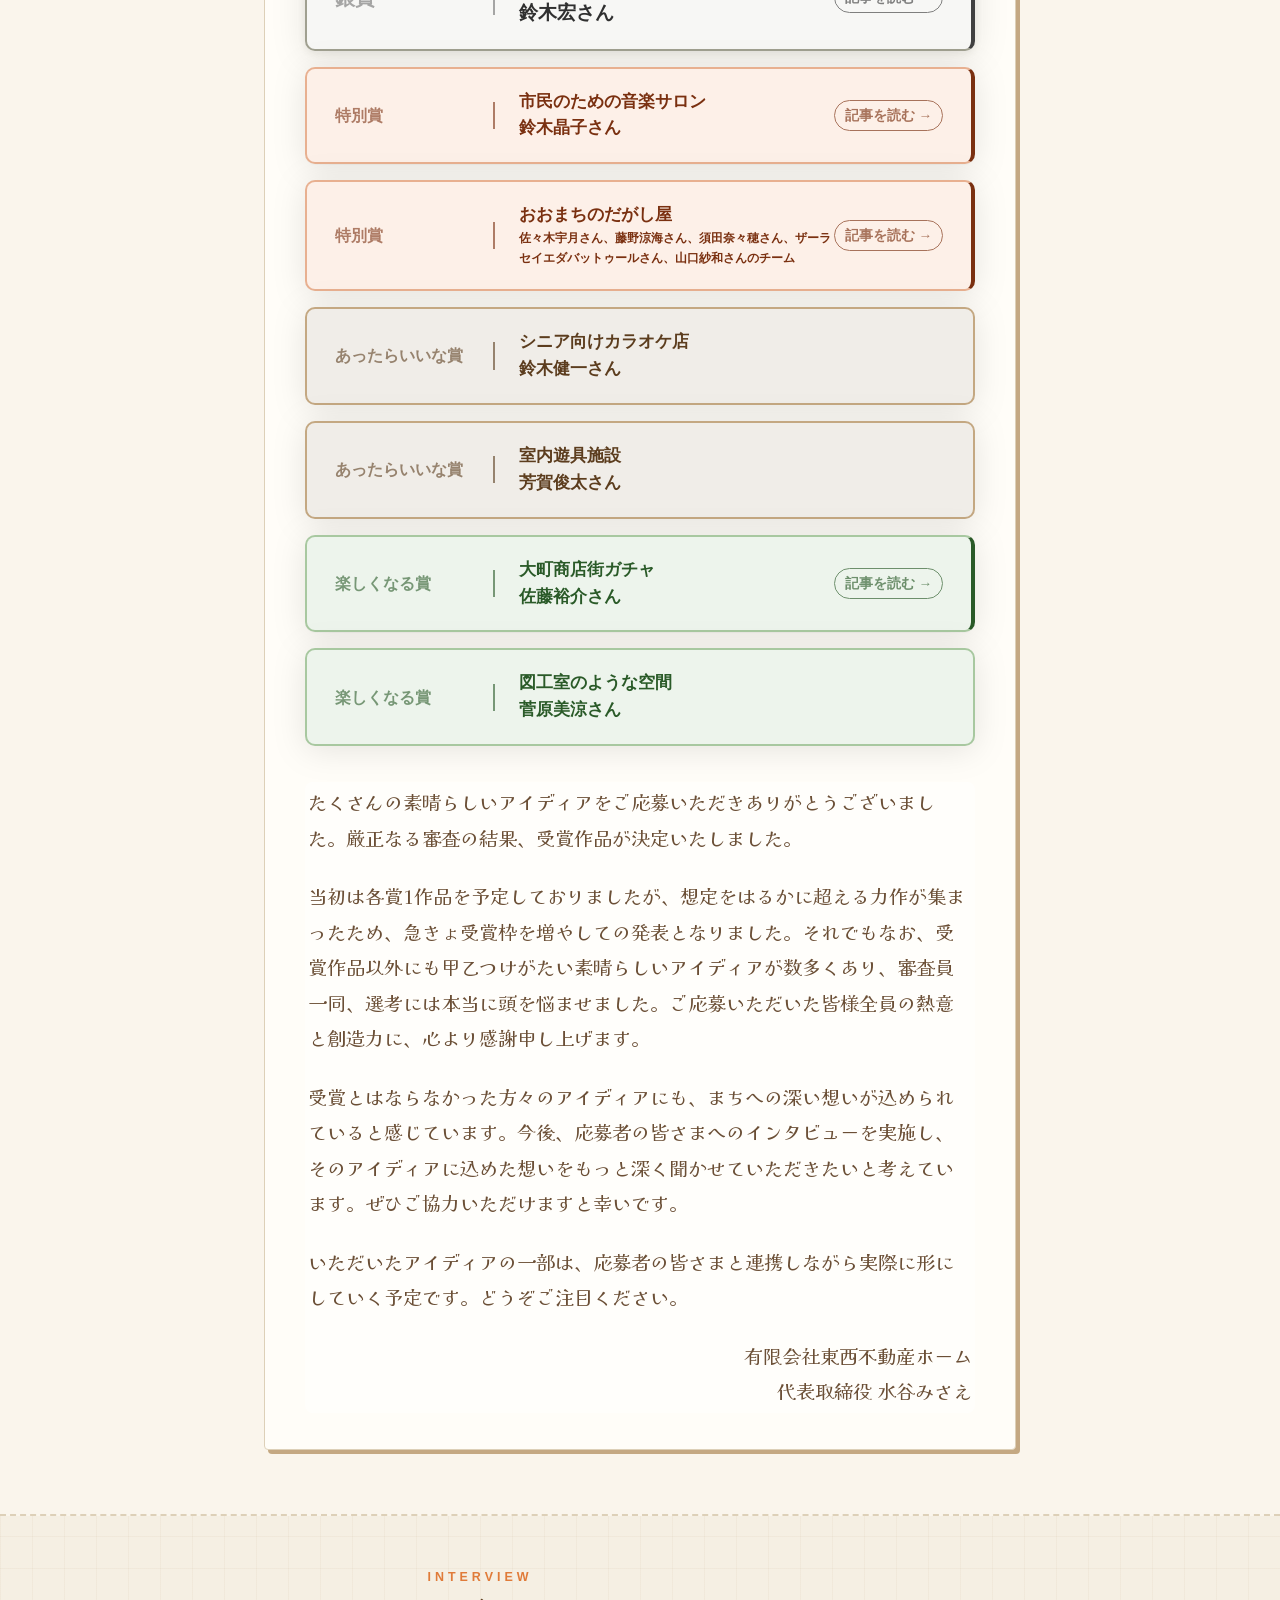
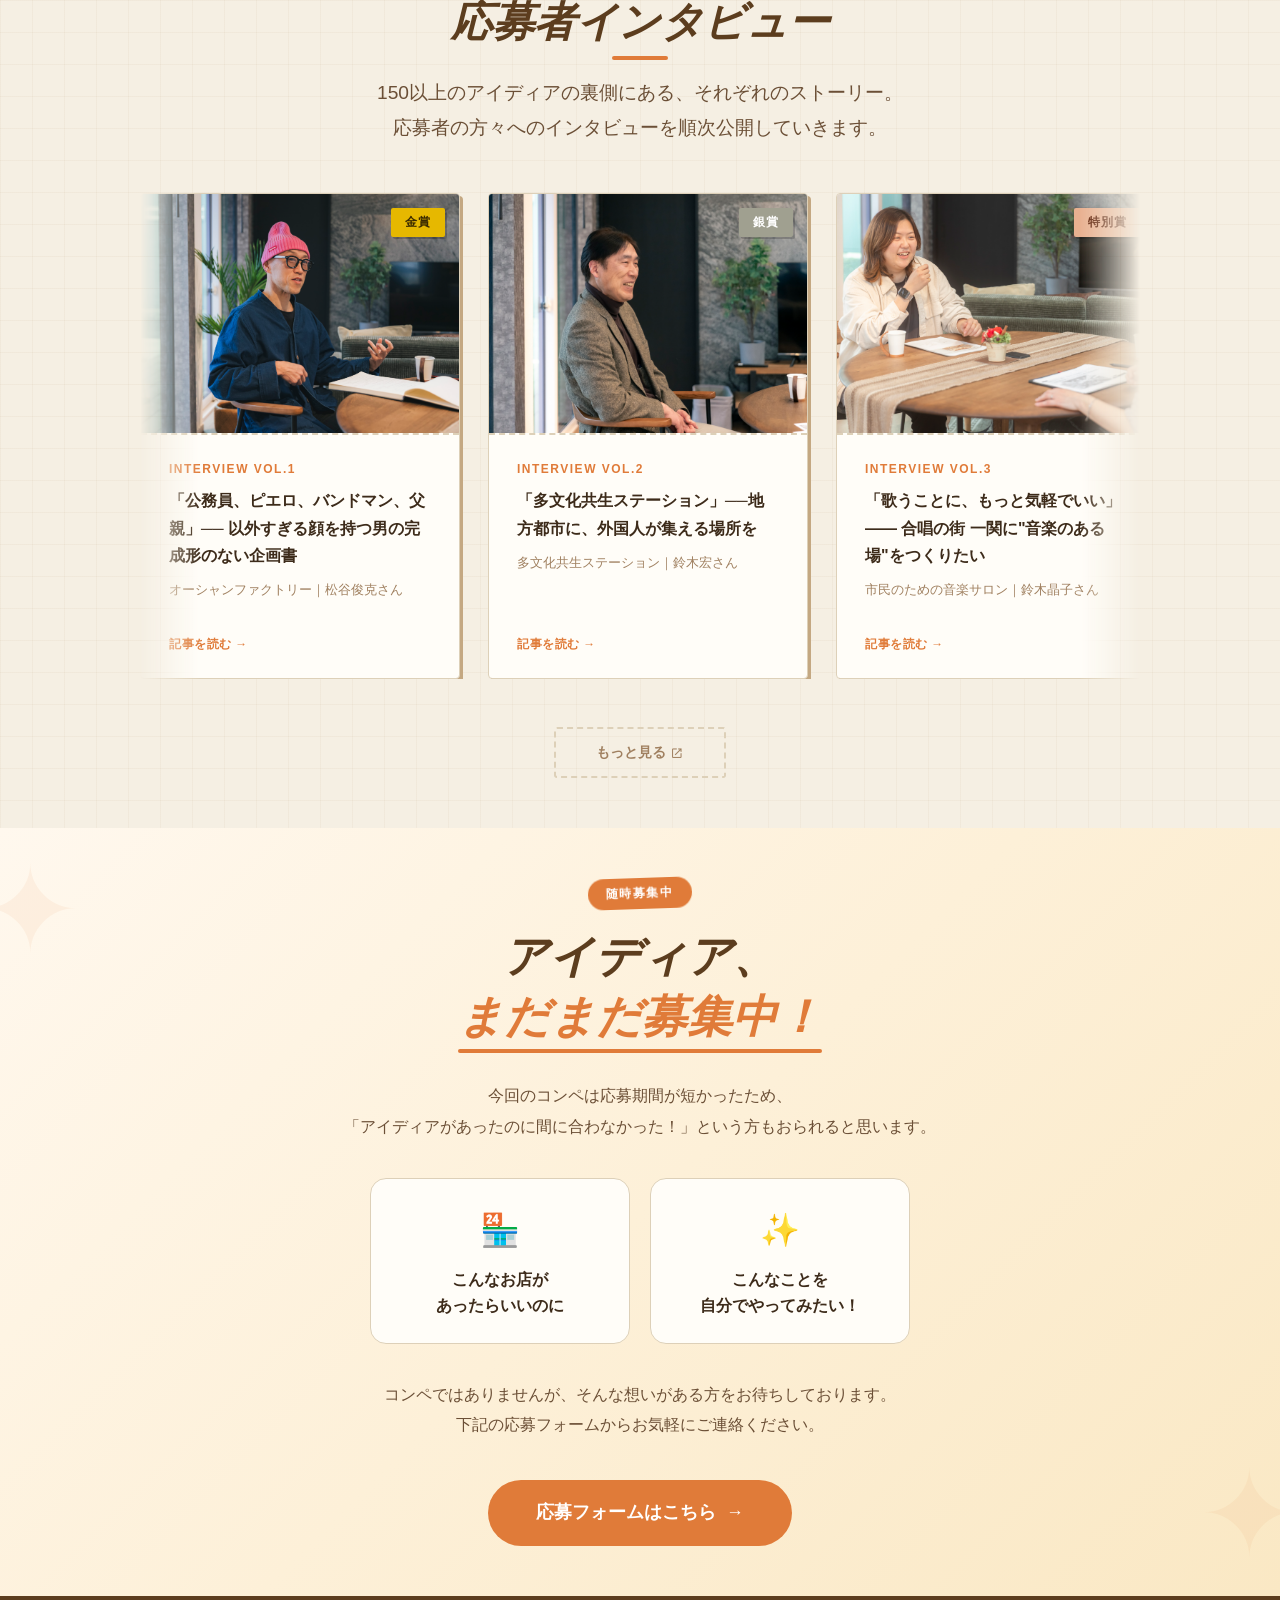
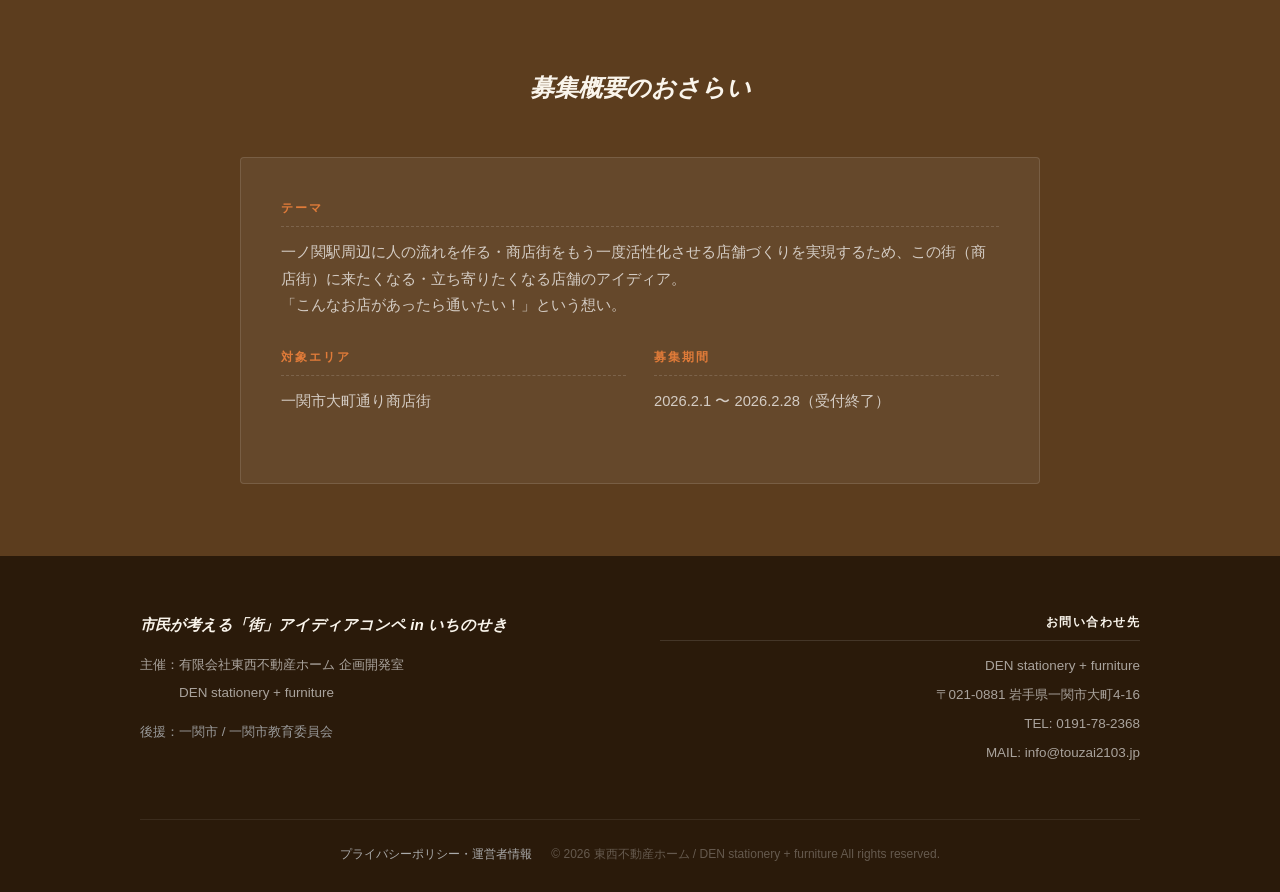
==== commit 9dce27c7: "feat: 楽しくなる賞（大町商店街ガチャ）のインタビュー記事を追加 - Vol.5インタビューカードを追加（佐藤裕介さん） - 審査結果セクションの佐藤裕介さんにnote記事リンクを追加 - 楽しく" ====
--- a/index.html
+++ b/index.html
@@ -178,10 +178,13 @@
               <span>あったらいいな賞</span>
               <span>室内遊具施設<br>芳賀俊太さん</span>
             </div>
-            <div class="award-item award-fun">
+            <a href="https://note.com/tozai_fudosan/n/n2e49a369f230"
+               class="award-item award-fun award-item--link"
+               target="_blank" rel="noopener noreferrer">
               <span>楽しくなる賞</span>
               <span>大町商店街ガチャ<br>佐藤裕介さん</span>
-            </div>
+              <span class="award-item-read">記事を読む →</span>
+            </a>
             <div class="award-item award-fun">
               <span>楽しくなる賞</span>
               <span>図工室のような空間<br>菅原美涼さん</span>
@@ -273,6 +276,22 @@
             </div>
           </a>
 
+          <!-- インタビュー記事カード 5 -->
+          <a href="https://note.com/tozai_fudosan/n/n2e49a369f230"
+             class="interview-card interview-card--link"
+             target="_blank" rel="noopener noreferrer">
+            <div class="card-image-wrapper">
+              <img src="images/interview-05-sato.jpg" alt="佐藤裕介さん インタビュー写真" class="card-photo">
+              <span class="card-award-badge card-award-badge--fun">楽しくなる賞</span>
+            </div>
+            <div class="card-content">
+              <div class="card-vol">INTERVIEW Vol.5</div>
+              <h4 class="card-title">「何が出るか分からない」を、街へ出るきっかけに。大町商店街ガチャがつくる"一期一会"の観光体験</h4>
+              <p class="card-person">大町商店街ガチャ｜佐藤裕介さん</p>
+              <div class="card-footer">記事を読む →</div>
+            </div>
+          </a>
+
           <!-- ループ用複製（aria-hidden） -->
           <a href="https://note.com/tozai_fudosan/n/n8d44fef9a4a5"
              class="interview-card interview-card--link"
@@ -330,6 +349,21 @@
               <div class="card-vol">INTERVIEW Vol.4</div>
               <h4 class="card-title">「お菓子の鬼が、大町にやってきた」── 小学生たちが考えた、世代をつなぐ駄菓子屋さん</h4>
               <p class="card-person">おおまちのだがし屋｜山目小学校4年生チーム</p>
+              <div class="card-footer">記事を読む →</div>
+            </div>
+          </a>
+
+          <a href="https://note.com/tozai_fudosan/n/n2e49a369f230"
+             class="interview-card interview-card--link"
+             target="_blank" rel="noopener noreferrer" aria-hidden="true" tabindex="-1">
+            <div class="card-image-wrapper">
+              <img src="images/interview-05-sato.jpg" alt="" class="card-photo">
+              <span class="card-award-badge card-award-badge--fun">楽しくなる賞</span>
+            </div>
+            <div class="card-content">
+              <div class="card-vol">INTERVIEW Vol.5</div>
+              <h4 class="card-title">「何が出るか分からない」を、街へ出るきっかけに。大町商店街ガチャがつくる"一期一会"の観光体験</h4>
+              <p class="card-person">大町商店街ガチャ｜佐藤裕介さん</p>
               <div class="card-footer">記事を読む →</div>
             </div>
           </a>
--- a/style.css
+++ b/style.css
@@ -1333,6 +1333,11 @@
   color: #5a1a00;
 }
 
+.card-award-badge--fun {
+  background-color: #a8c8a0;
+  color: #1a3a18;
+}
+
 .interview-card--link {
   display: flex;
   flex-direction: column;
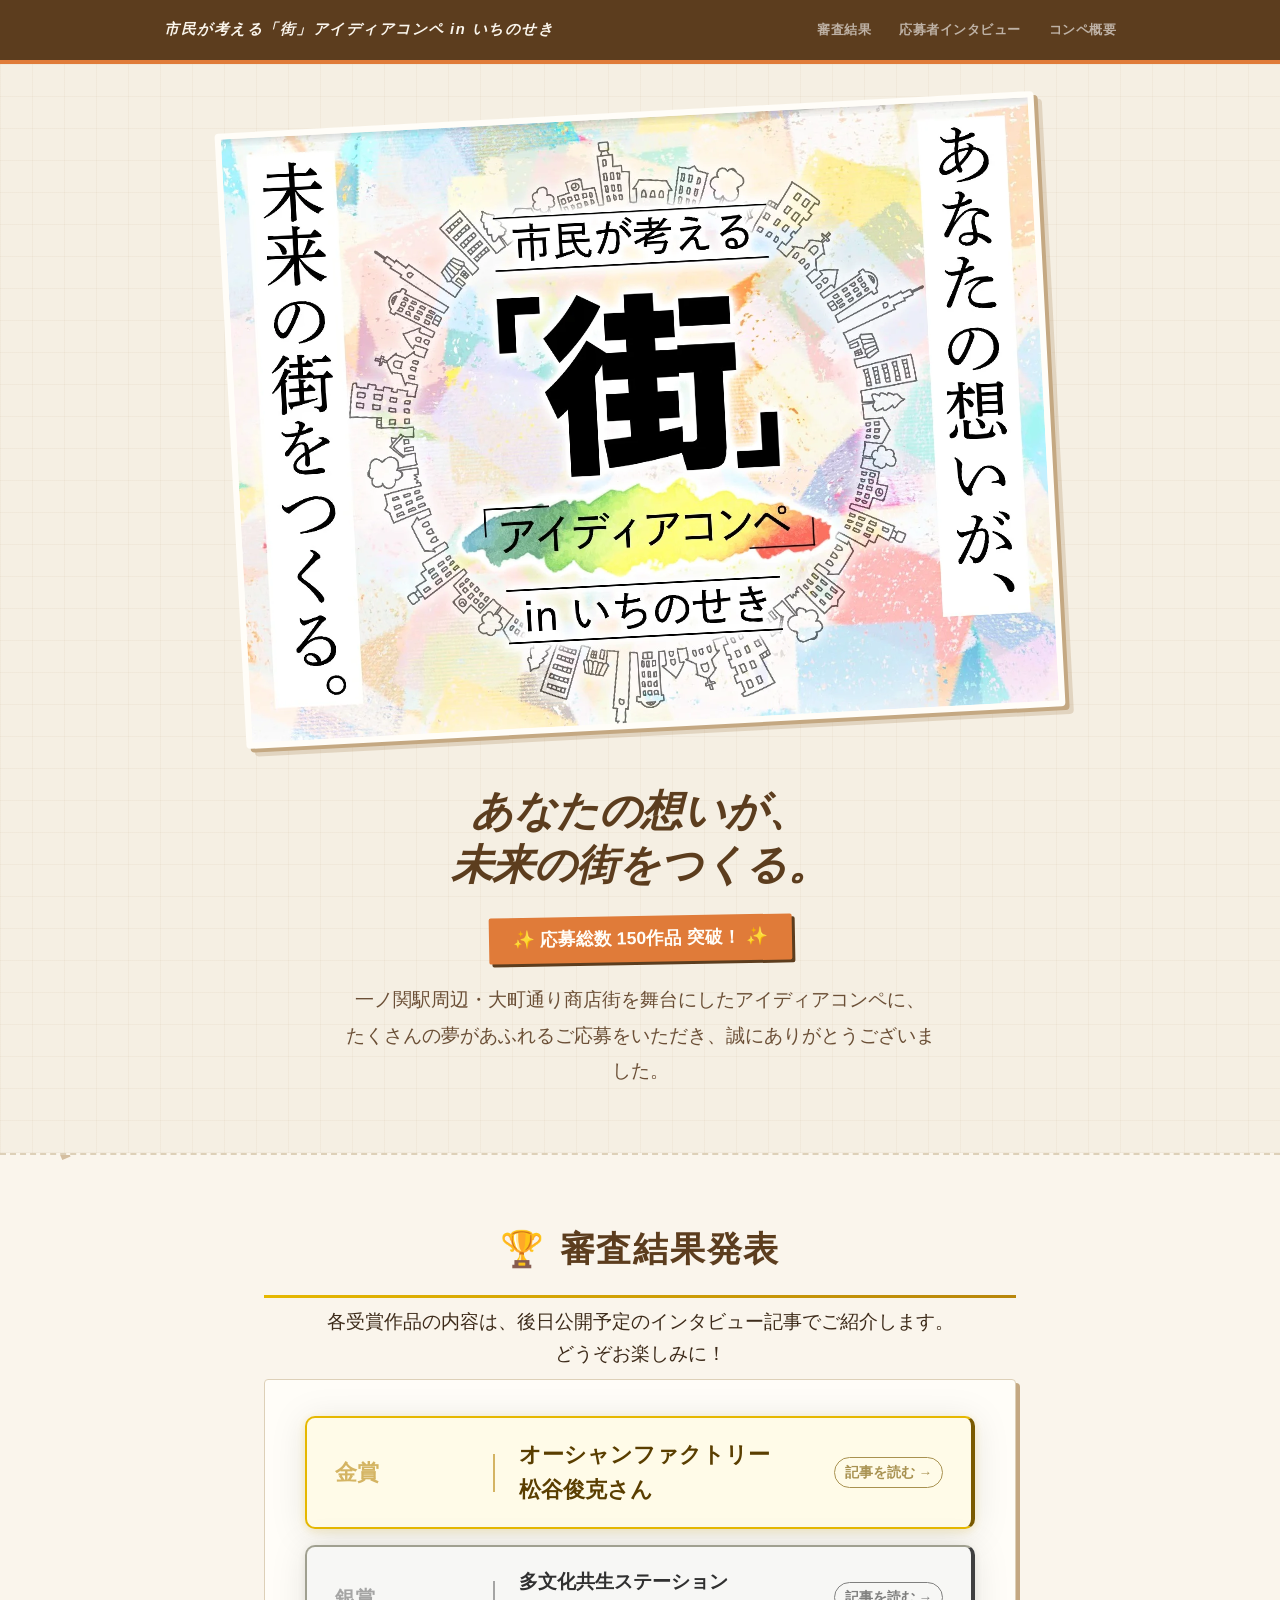
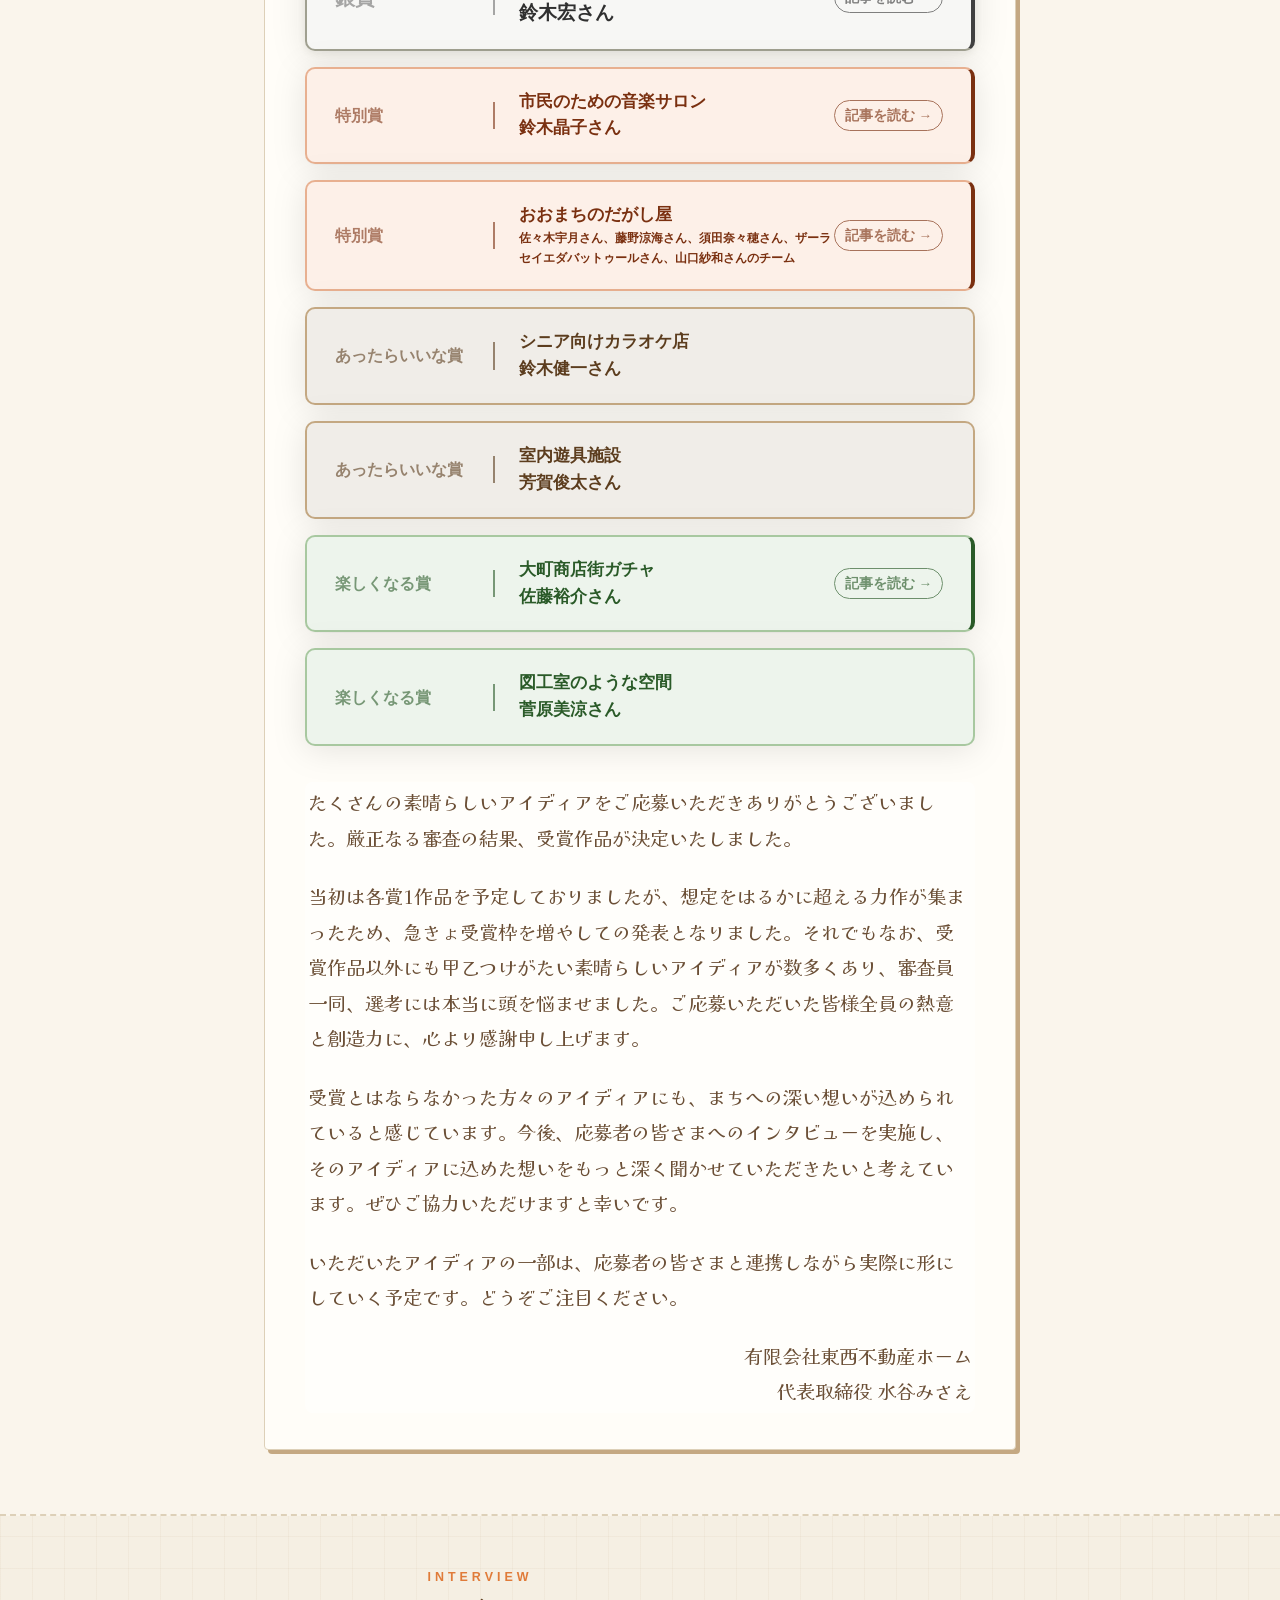
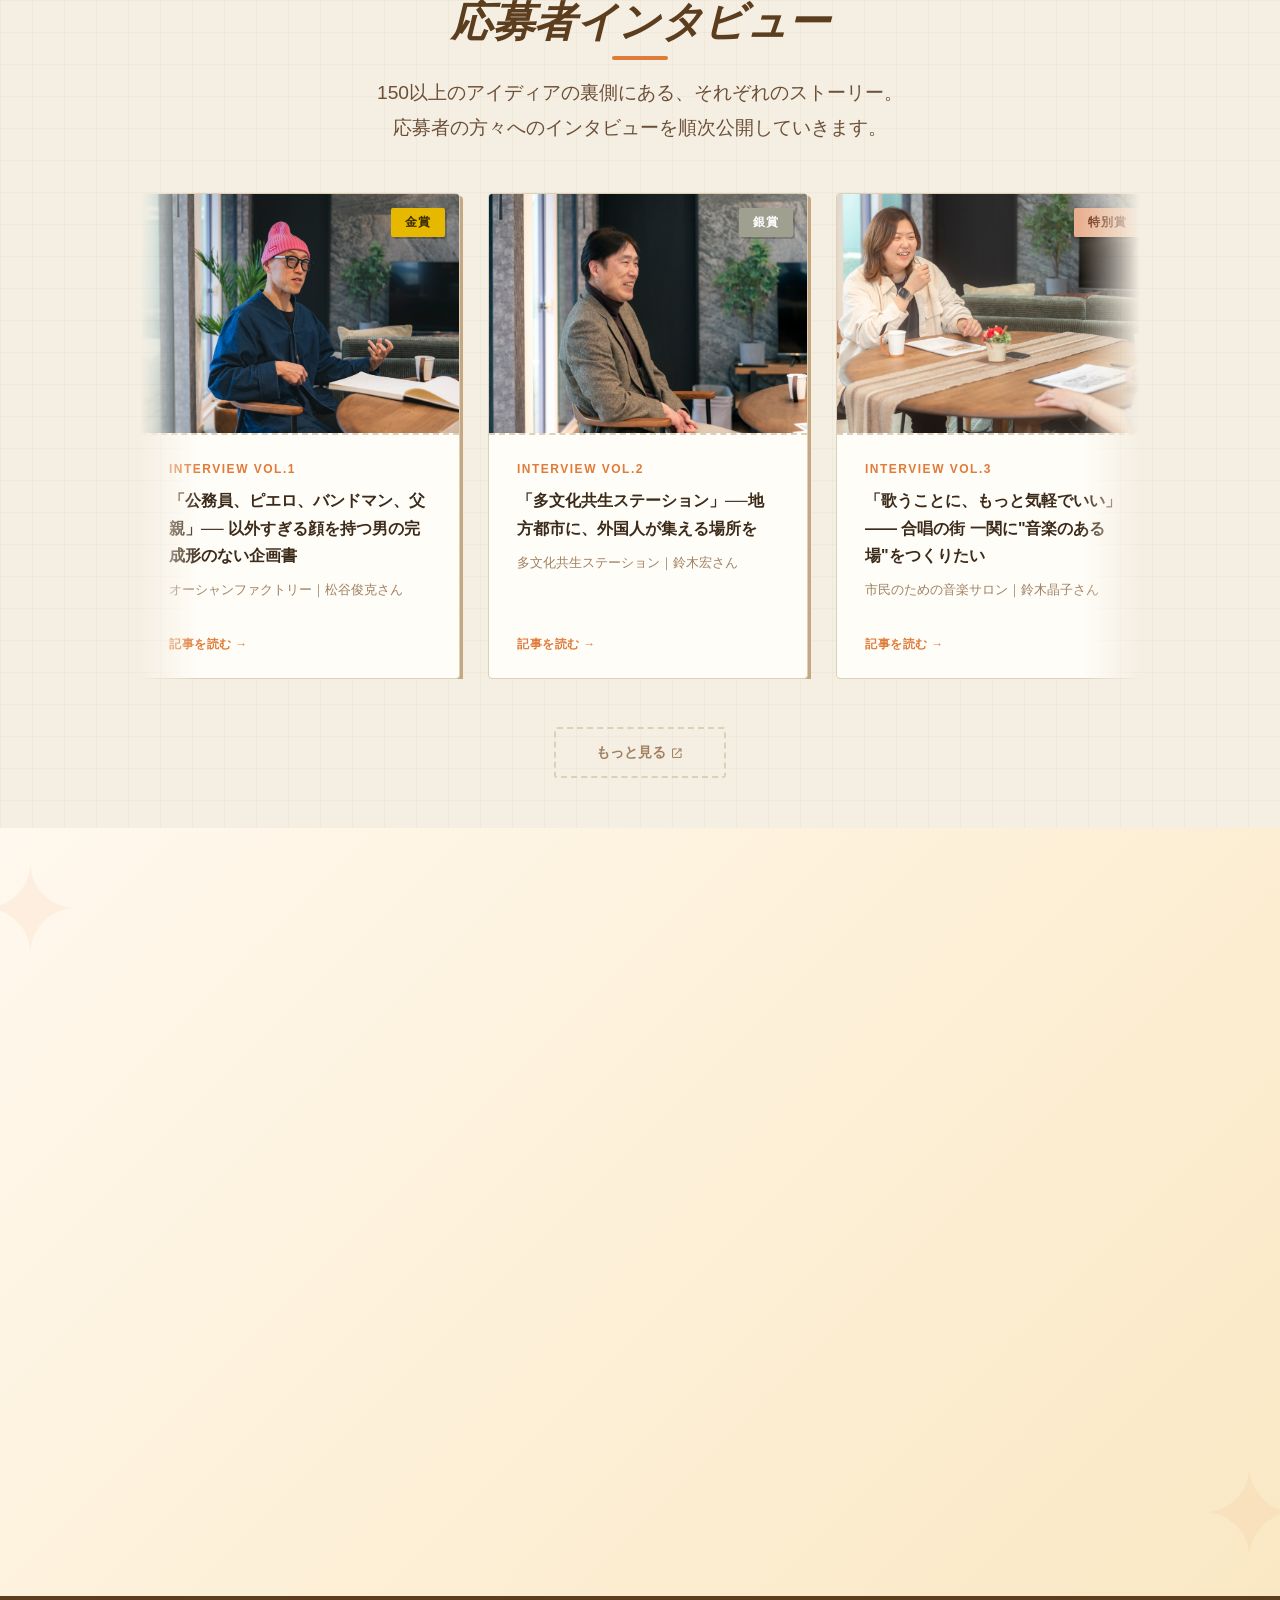
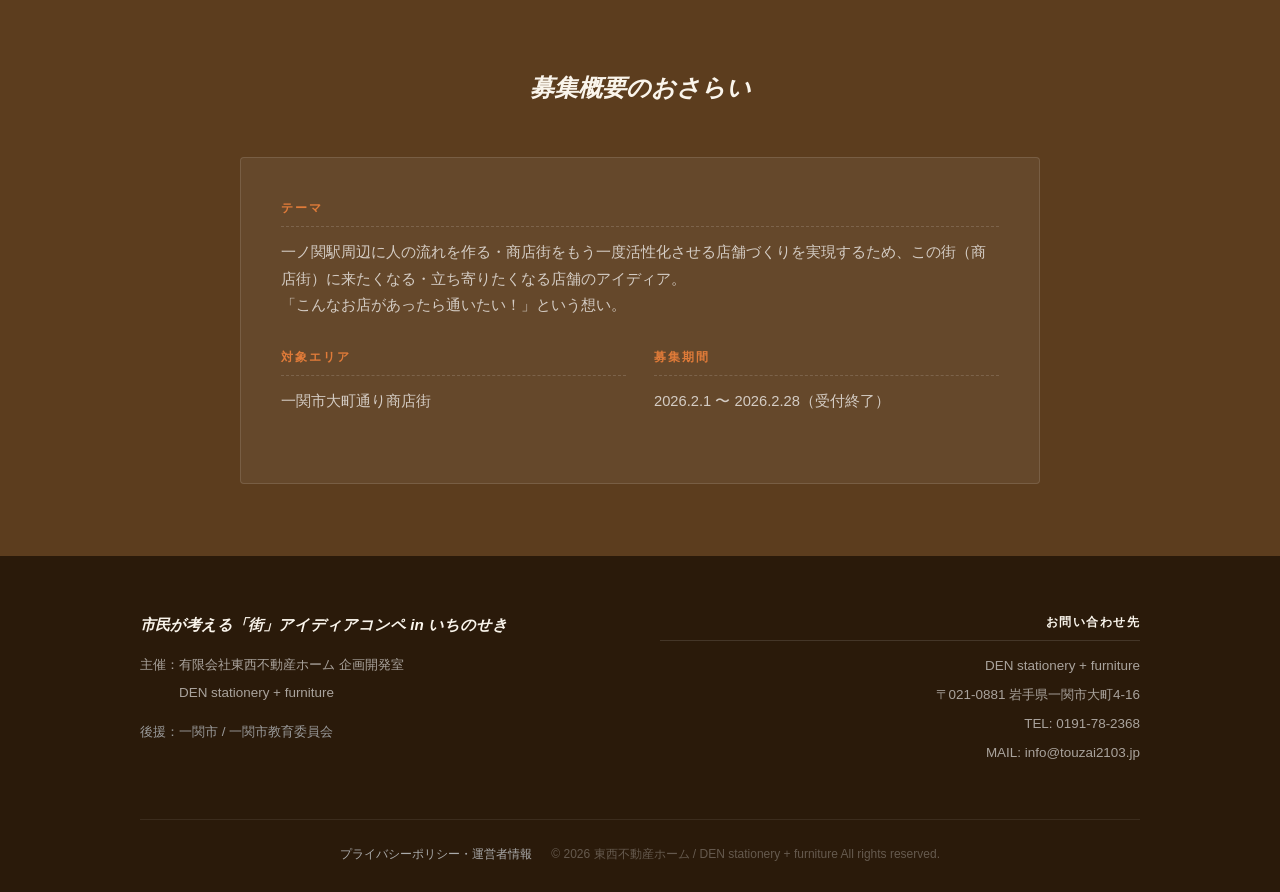
==== commit cddf2f9f: "fix: style.cssのキャッシュバスターを更新して楽しくなる賞バッジを本番に反映 Co-Authored-By: Claude Sonnet 4.6 <noreply@anthropic.co" ====
--- a/index.html
+++ b/index.html
@@ -25,7 +25,7 @@
   <link rel="preconnect" href="https://fonts.gstatic.com" crossorigin>
   <link href="https://fonts.googleapis.com/css2?family=Kaisei+Opti&display=swap" rel="stylesheet">
   <link href="https://fonts.googleapis.com/css2?family=Material+Symbols+Outlined:opsz,wght,FILL,GRAD@20,400,0,0" rel="stylesheet">
-  <link rel="stylesheet" href="style.css?v=c45991c">
+  <link rel="stylesheet" href="style.css?v=9dce27c">
 
   <!-- 構造化データ -->
   <script type="application/ld+json">
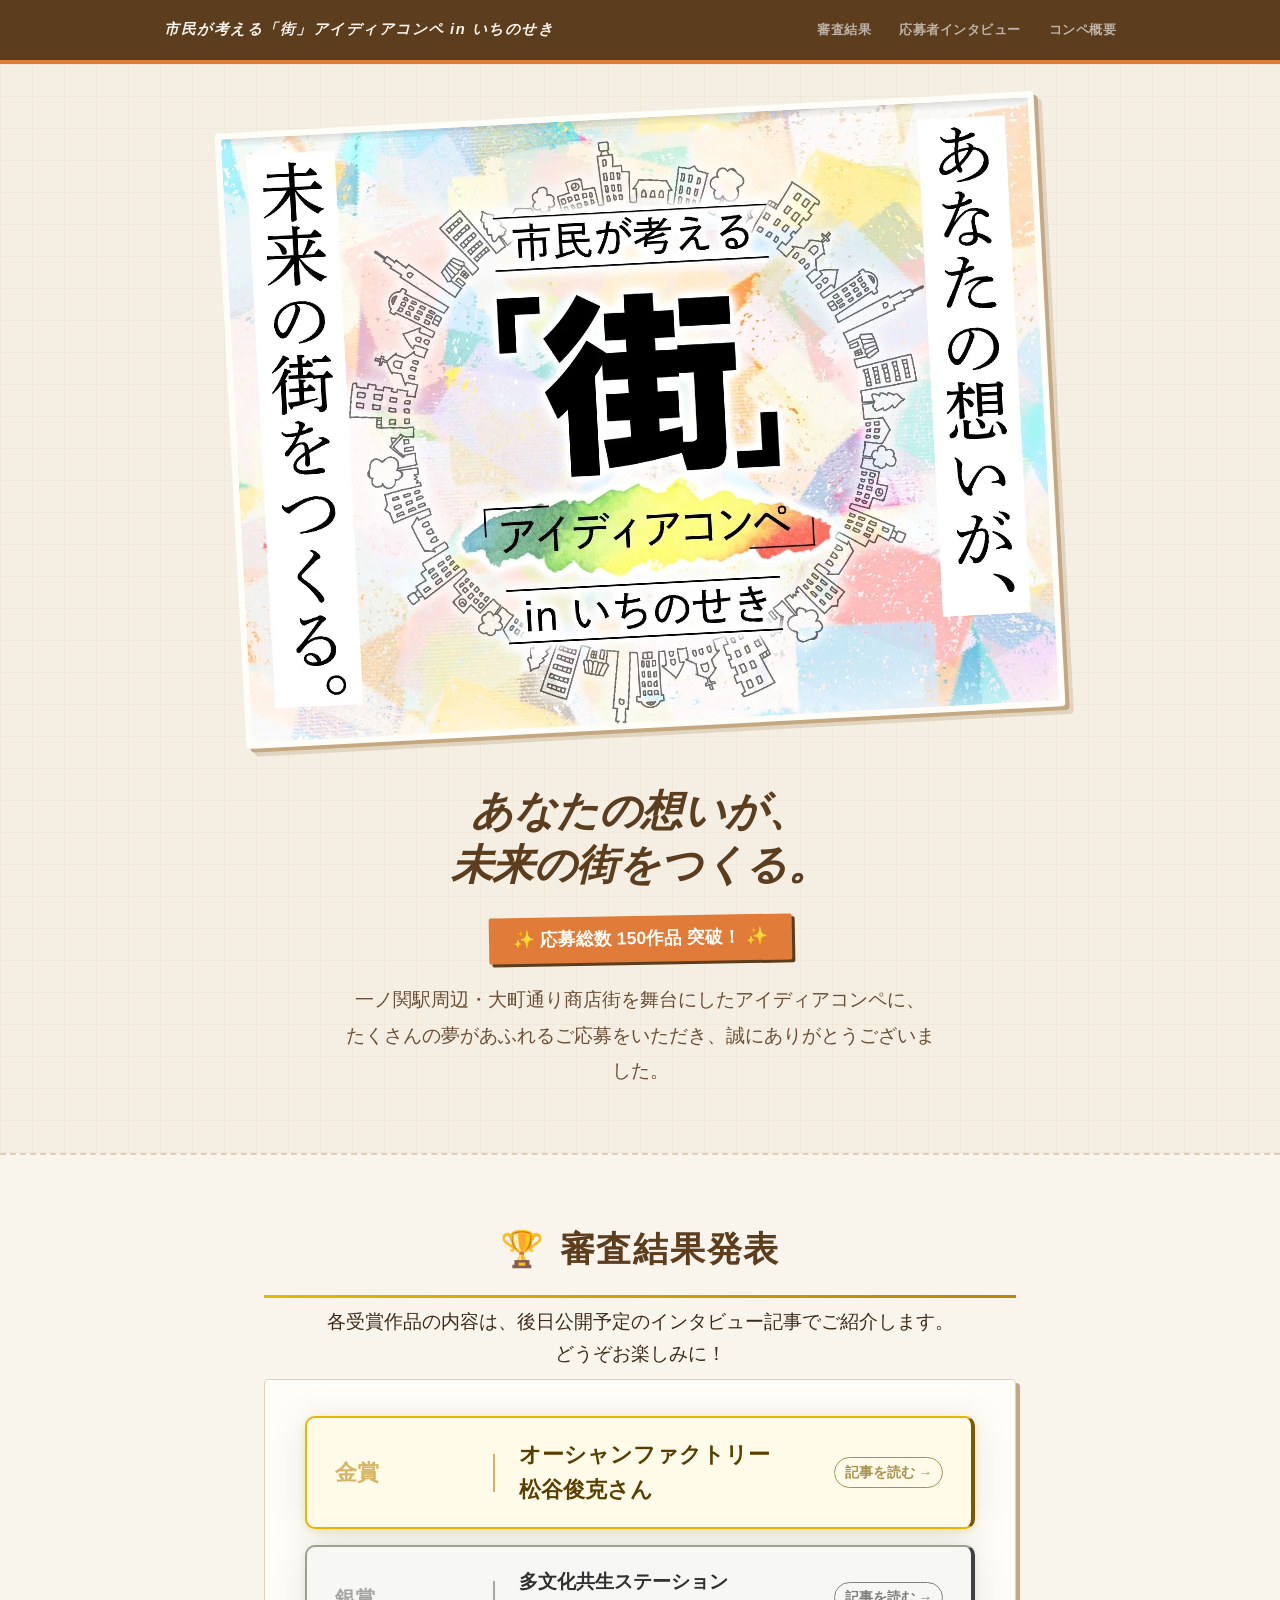
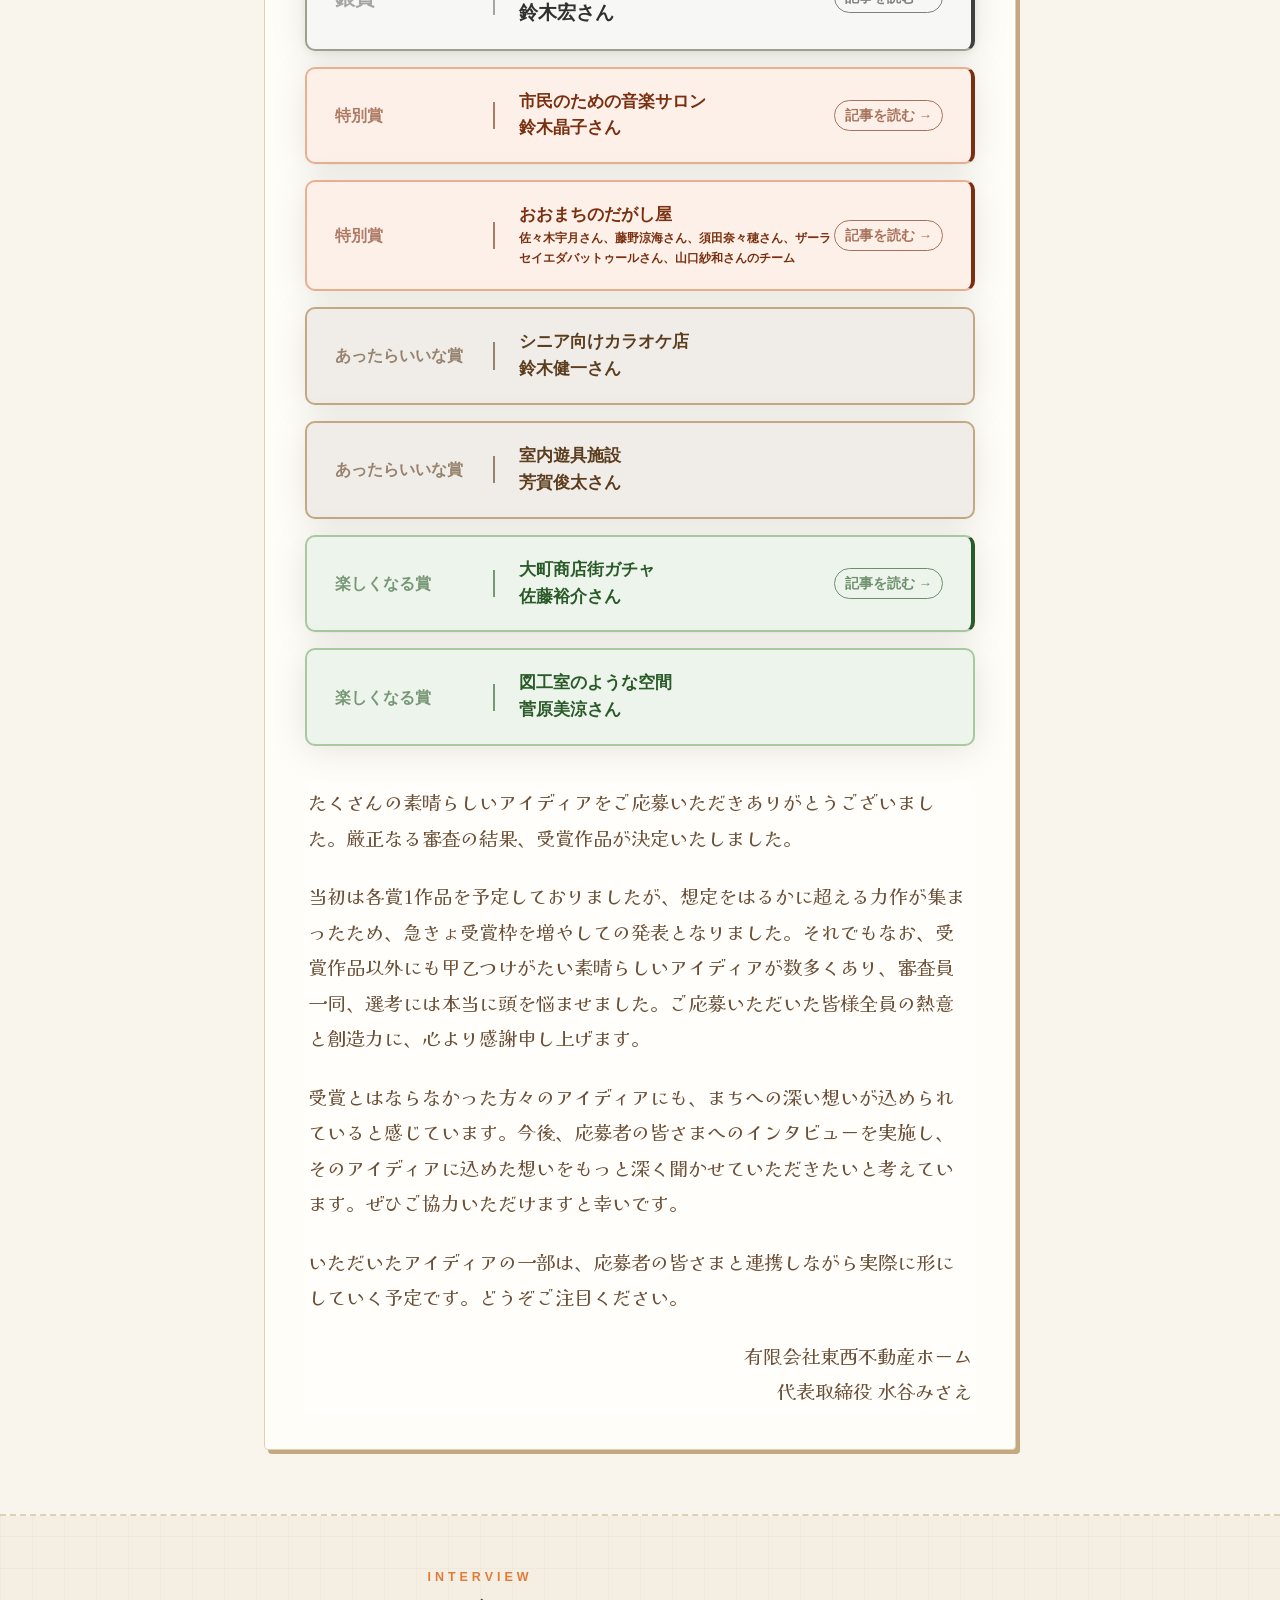
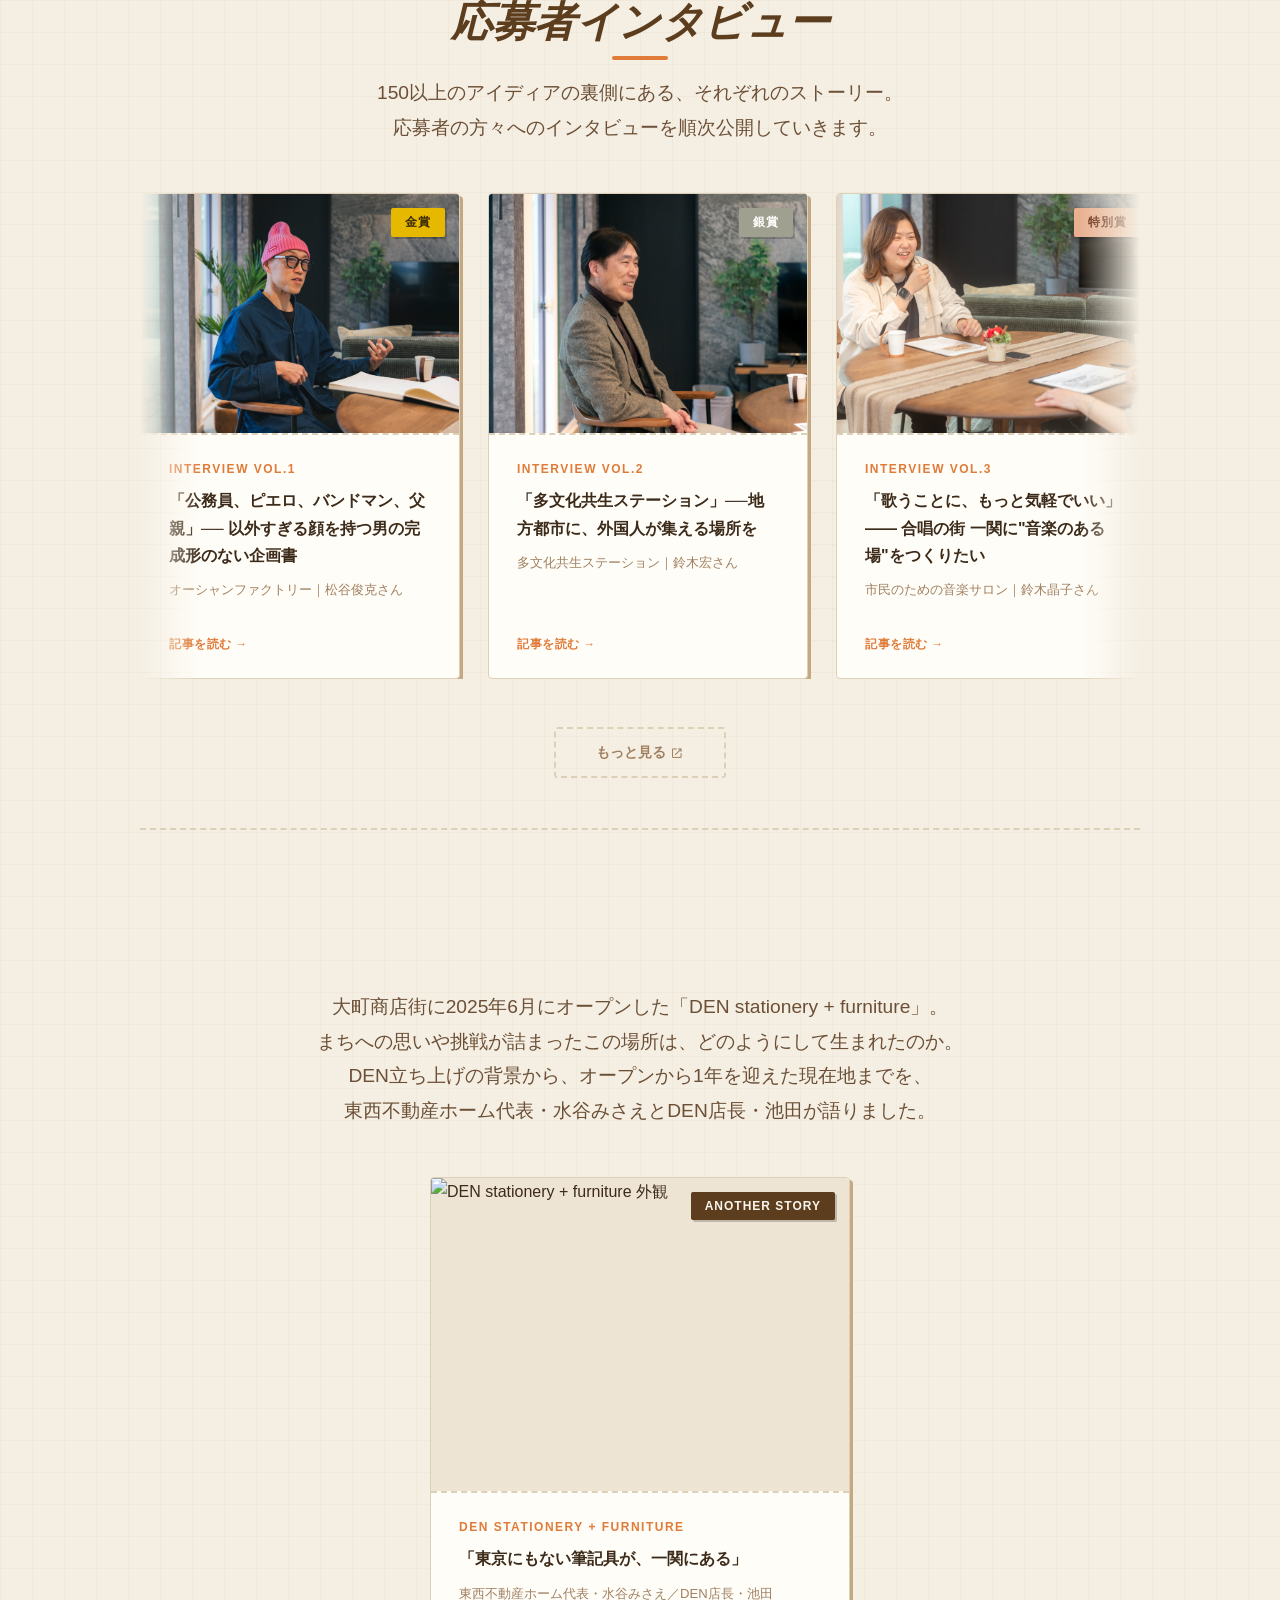
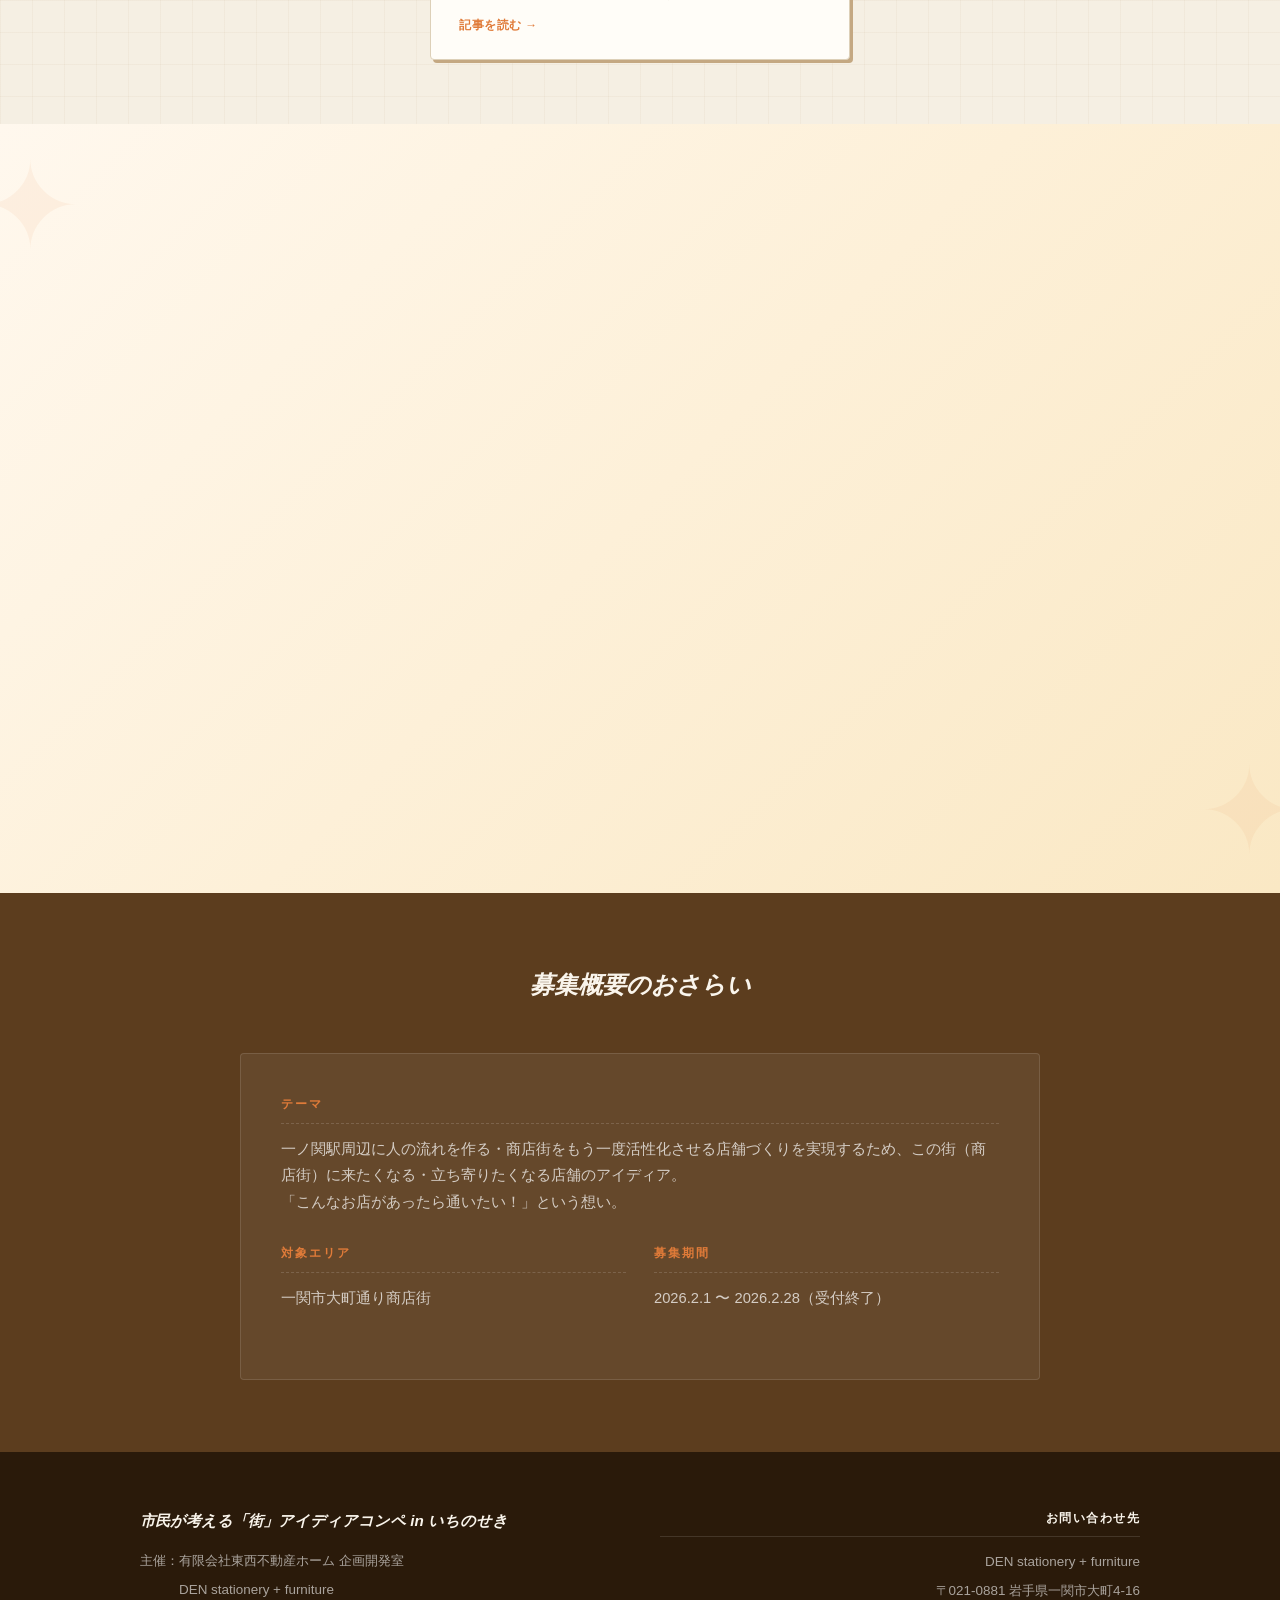
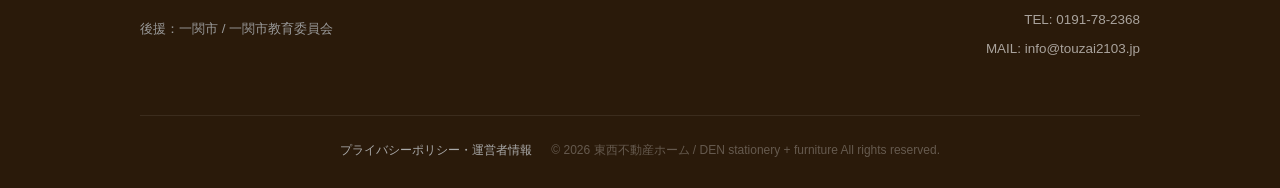
==== commit f6a55e28: "feat: 「もう一つのストーリー」セクションを追加（DEN stationery + furniture） - インタビューセクション下にANOTHER STORYセクションを追加 - DEN外観写" ====
--- a/index.html
+++ b/index.html
@@ -375,6 +375,32 @@
       </div>
     </section>
 
+    <!-- もうひとつのストーリーセクション -->
+    <section id="den-story" class="den-story-section container">
+      <div class="section-header interviews-section-header">
+        <p class="interviews-label">ANOTHER STORY</p>
+        <h3 class="interviews-title">もう一つのストーリー</h3>
+        <p>大町商店街に2025年6月にオープンした「DEN stationery + furniture」。<br>まちへの思いや挑戦が詰まったこの場所は、どのようにして生まれたのか。<br>DEN立ち上げの背景から、オープンから1年を迎えた現在地までを、<br>東西不動産ホーム代表・水谷みさえとDEN店長・池田が語りました。</p>
+      </div>
+
+      <div class="den-story-card-wrapper">
+        <a href="https://note.com/tozai_fudosan/n/n43c302f91611"
+           class="interview-card interview-card--link den-story-card"
+           target="_blank" rel="noopener noreferrer">
+          <div class="card-image-wrapper">
+            <img src="images/den-exterior.jpg" alt="DEN stationery + furniture 外観" class="card-photo">
+            <span class="card-award-badge card-award-badge--story">ANOTHER STORY</span>
+          </div>
+          <div class="card-content">
+            <div class="card-vol">DEN stationery + furniture</div>
+            <h4 class="card-title">「東京にもない筆記具が、一関にある」</h4>
+            <p class="card-person">東西不動産ホーム代表・水谷みさえ／DEN店長・池田</p>
+            <div class="card-footer">記事を読む →</div>
+          </div>
+        </a>
+      </div>
+    </section>
+
     <!-- 随時募集セクション -->
     <section id="open-call" class="open-call-section">
       <div class="open-call-inner">
--- a/style.css
+++ b/style.css
@@ -1098,6 +1098,25 @@
   padding: 50px 0;
 }
 
+.den-story-section {
+  padding: 50px 0 64px;
+  border-top: 2px dashed var(--border);
+}
+
+.den-story-card-wrapper {
+  max-width: 420px;
+  margin: 0 auto;
+}
+
+.den-story-card {
+  width: auto !important;
+}
+
+.card-award-badge--story {
+  background-color: var(--primary-color);
+  color: var(--cream);
+}
+
 .section-header {
   text-align: center;
   margin-bottom: 48px;
